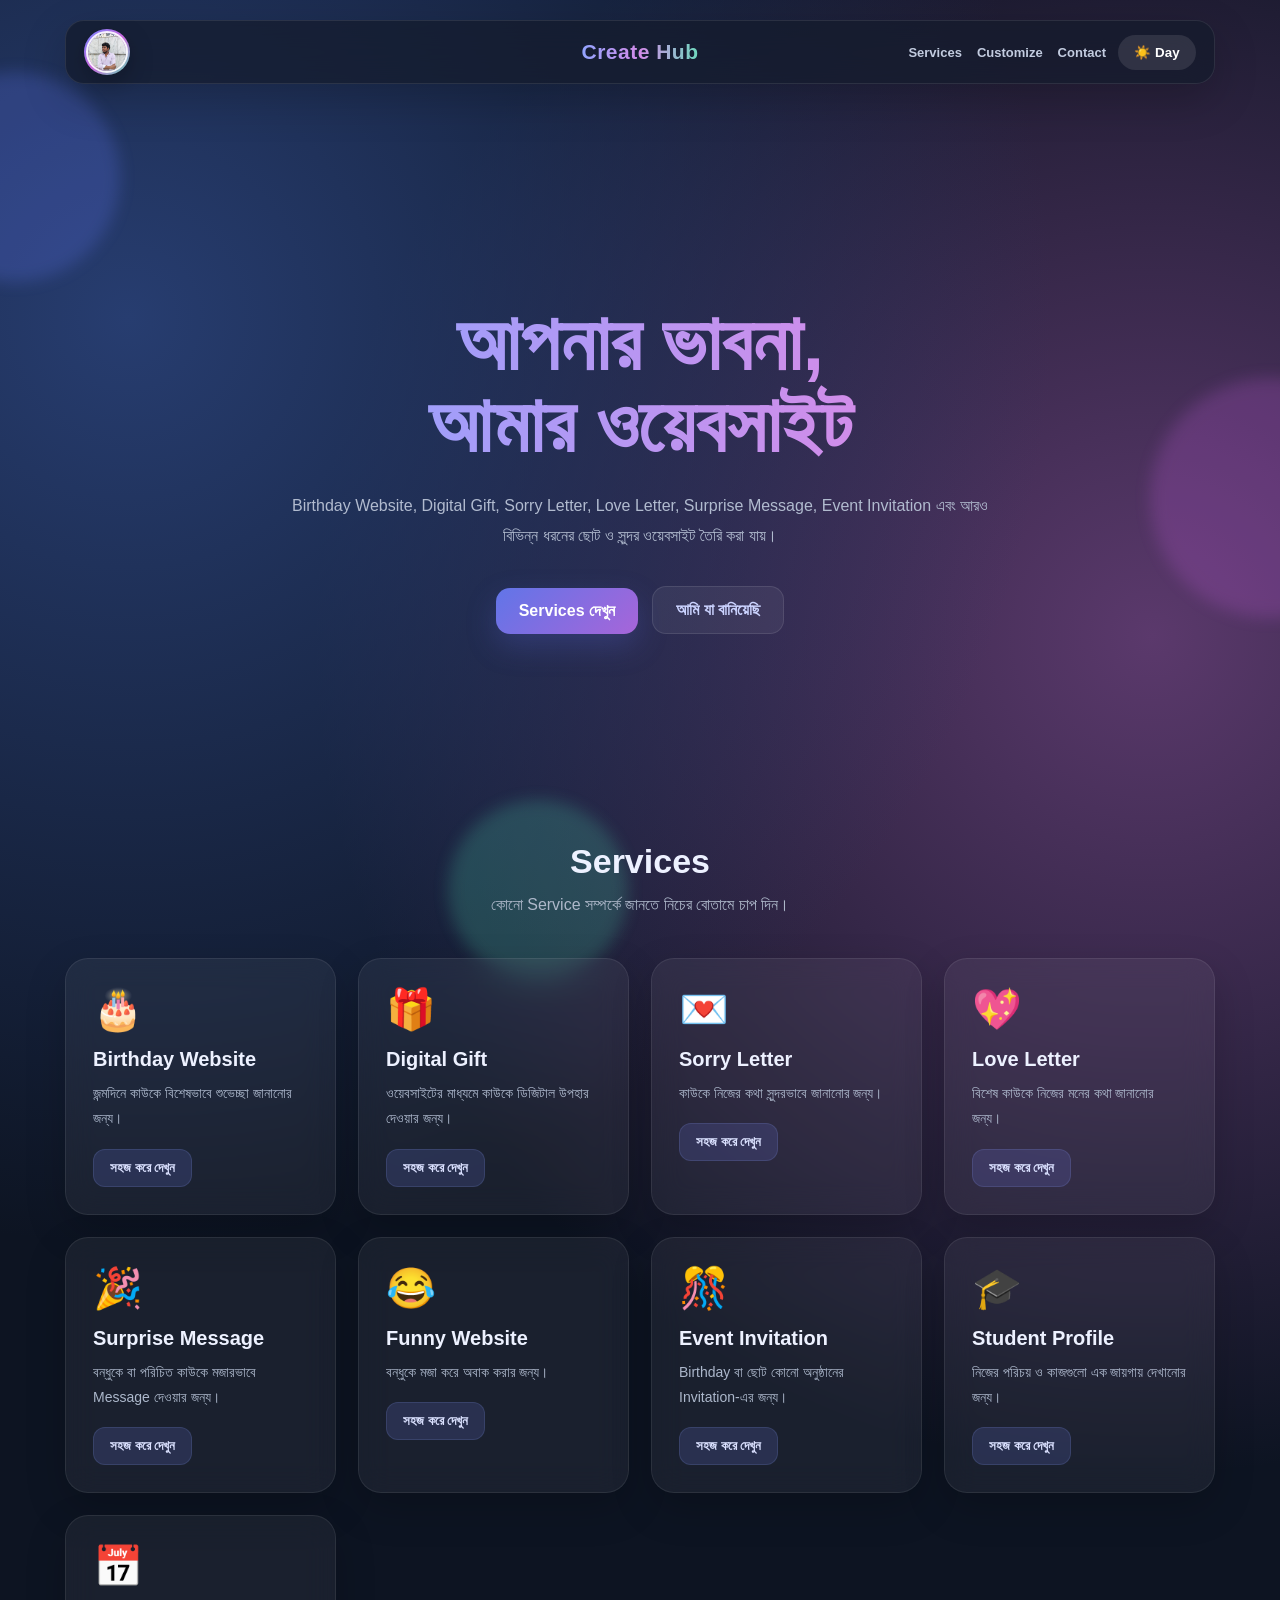
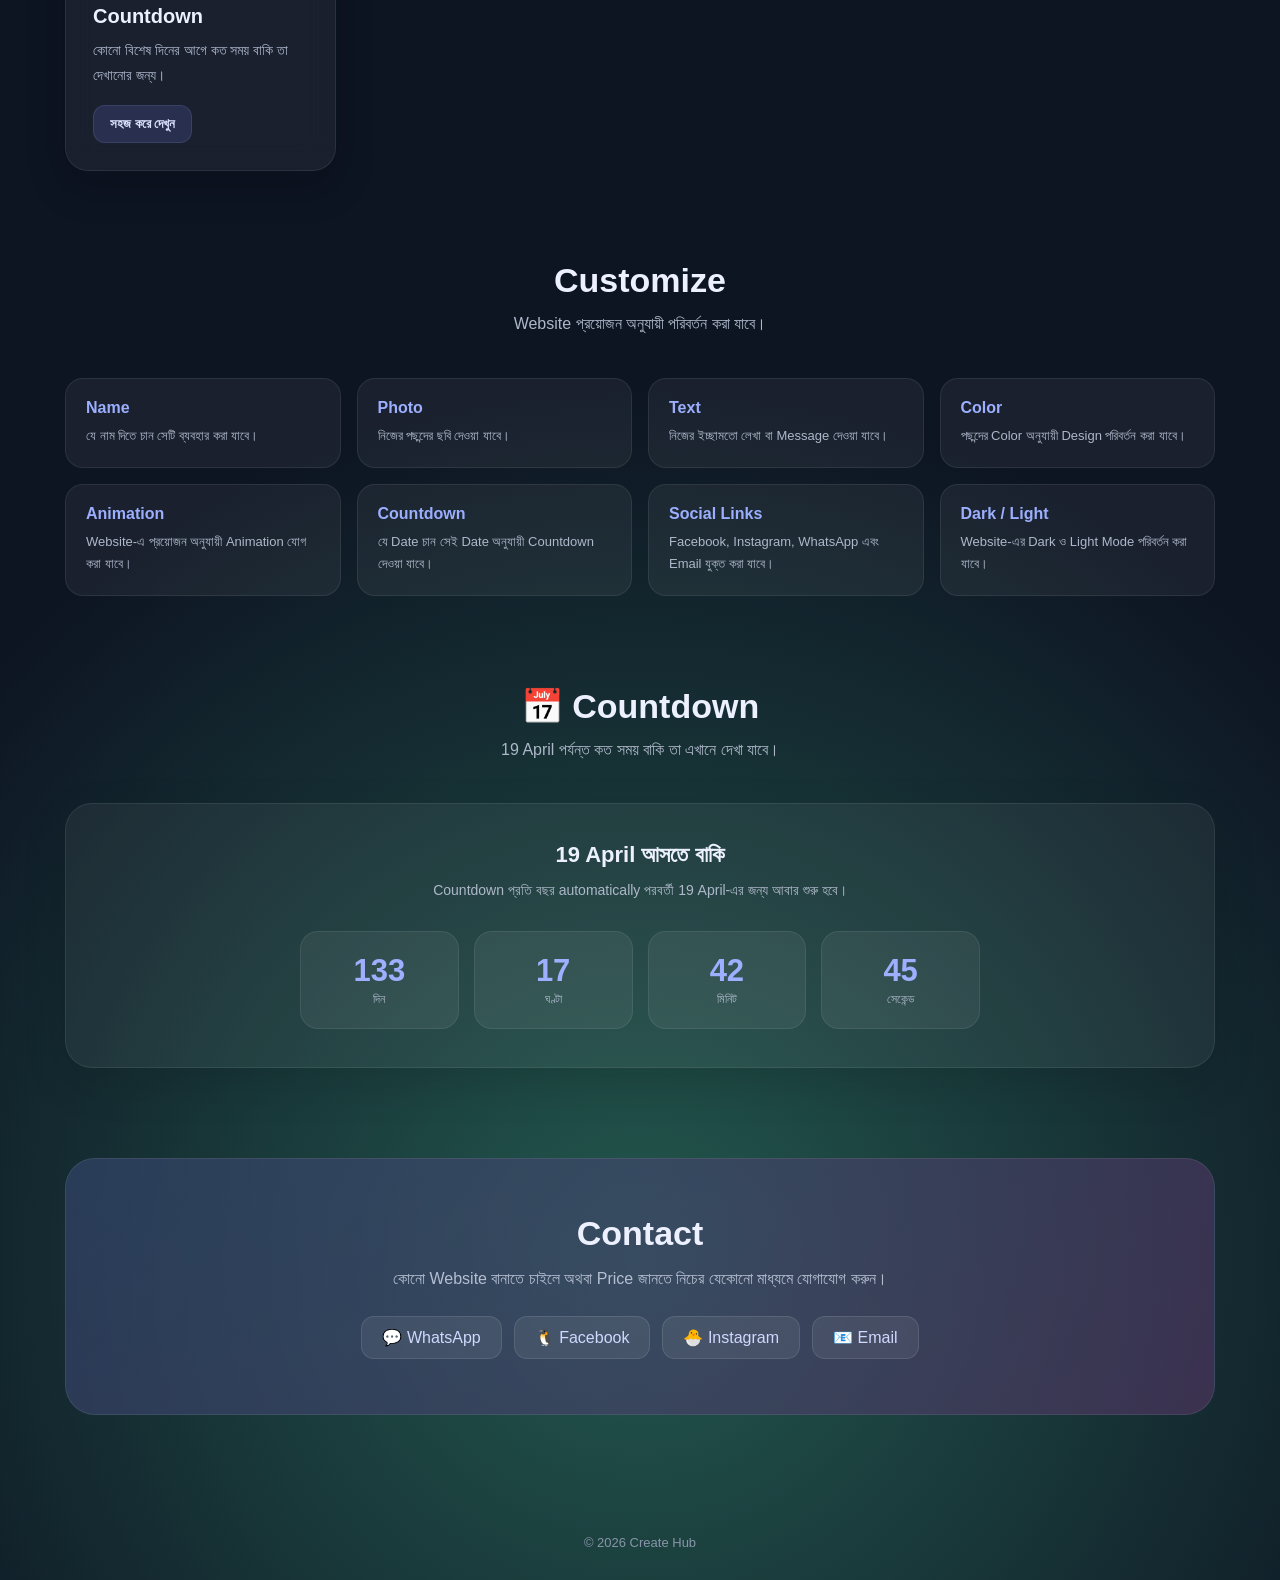
==== index.html @ 05263425 "Add files via upload" ====
<!doctype html>
<html lang="bn">
  <head>
    <meta charset="UTF-8" />

    <meta
      name="viewport"
      content="width=device-width, initial-scale=1.0"
    />

    <title>Create Hub</title>

    <style>
      /* =========================
   BASIC
========================= */

      * {
        margin: 0;
        padding: 0;
        box-sizing: border-box;
      }

      html {
        scroll-behavior: smooth;
      }

      body {
        font-family: Arial, "Noto Sans Bengali", sans-serif;

        color: #edf1ff;

        min-height: 100vh;

        overflow-x: hidden;

        background:
          radial-gradient(circle at 10% 10%, #273d70 0%, transparent 30%),
          radial-gradient(circle at 90% 20%, #5b396c 0%, transparent 30%),
          radial-gradient(circle at 50% 90%, #23584e 0%, transparent 30%),
          #0d1422;

        transition:
          background 0.6s ease,
          color 0.6s ease;
      }

      /* =========================
   LIGHT MODE
========================= */

      body.light {
        color: #29344c;

        background:
          radial-gradient(circle at 10% 10%, #e1f5ff 0%, transparent 30%),
          radial-gradient(circle at 90% 20%, #f5e5ff 0%, transparent 30%),
          radial-gradient(circle at 50% 90%, #e2fff4 0%, transparent 30%),
          #f8fbff;
      }

      /* =========================
   BACKGROUND GLOW
========================= */

      .glow {
        position: fixed;

        border-radius: 50%;

        filter: blur(8px);

        opacity: 0.22;

        pointer-events: none;

        z-index: -2;

        animation: floatingGlow 10s ease-in-out infinite;
      }

      .glow1 {
        width: 210px;
        height: 210px;

        background: #667cff;

        left: -90px;
        top: 8%;
      }

      .glow2 {
        width: 240px;
        height: 240px;

        background: #c45cdd;

        right: -110px;
        top: 42%;

        animation-delay: 2s;
      }

      .glow3 {
        width: 180px;
        height: 180px;

        background: #4bd1a8;

        left: 35%;
        bottom: -80px;

        animation-delay: 4s;
      }

      @keyframes floatingGlow {
        0%,
        100% {
          transform: translate(0, 0) scale(1);
        }

        50% {
          transform: translate(25px, -25px) scale(1.08);
        }
      }

      /* =========================
   FLOATING PARTICLES
========================= */

      .particle {
        position: fixed;

        width: 5px;
        height: 5px;

        border-radius: 50%;

        background: #aebaff;

        opacity: 0;

        pointer-events: none;

        z-index: -1;

        animation: particleUp 8s linear infinite;
      }

      .p1 {
        left: 12%;
        bottom: -10px;
      }

      .p2 {
        left: 32%;
        bottom: -10px;
        animation-delay: 2s;
      }

      .p3 {
        left: 58%;
        bottom: -10px;
        animation-delay: 4s;
      }

      .p4 {
        left: 82%;
        bottom: -10px;
        animation-delay: 6s;
      }

      @keyframes particleUp {
        0% {
          transform: translateY(0) scale(0.5);

          opacity: 0;
        }

        20% {
          opacity: 0.6;
        }

        100% {
          transform: translateY(-100vh) scale(1.2);

          opacity: 0;
        }
      }

      /* =========================
   TOP BAR
========================= */

      nav {
        width: 92%;

        max-width: 1150px;

        margin: 20px auto;

        height: 64px;

        padding: 8px 18px;

        display: grid;

        grid-template-columns:
          1fr
          auto
          1fr;

        align-items: center;

        position: sticky;

        top: 15px;

        z-index: 500;

        border-radius: 19px;

        background: rgba(20, 27, 43, 0.72);

        backdrop-filter: blur(18px);

        border: 1px solid rgba(255, 255, 255, 0.09);

        box-shadow: 0 15px 45px rgba(0, 0, 0, 0.2);
      }

      body.light nav {
        background: rgba(255, 255, 255, 0.8);

        border-color: rgba(255, 255, 255, 0.95);
      }

      /* =========================
   PROFILE IMAGE
========================= */

      .profile-box {
        width: 46px;

        height: 46px;

        border-radius: 50%;

        padding: 2px;

        background: linear-gradient(135deg, #7285ff, #ca68df, #65d6b2);

        box-shadow: 0 8px 25px rgba(0, 0, 0, 0.25);

        overflow: hidden;

        animation: profileFloat 5s ease-in-out infinite;
      }

      .profile-box img {
        width: 100%;

        height: 100%;

        display: block;

        object-fit: cover;

        object-position: center;

        border-radius: 50%;

        border: 2px solid rgba(255, 255, 255, 0.9);
      }

      @keyframes profileFloat {
        0%,
        100% {
          transform: translateY(0);
        }

        50% {
          transform: translateY(-4px);
        }
      }

      /* =========================
   LOGO
========================= */

      .logo {
        justify-self: center;

        font-size: 21px;

        font-weight: 800;

        letter-spacing: 0.5px;

        background: linear-gradient(90deg, #91a4ff, #d38ce9, #6ed9bd);

        -webkit-background-clip: text;

        background-clip: text;

        color: transparent;

        white-space: nowrap;
      }

      /* =========================
   NAV RIGHT
========================= */

      .nav-right {
        justify-self: end;

        display: flex;

        align-items: center;

        gap: 12px;
      }

      .nav-links {
        display: flex;

        gap: 15px;
      }

      .nav-links a {
        text-decoration: none;

        color: #c3cce0;

        font-size: 13px;

        font-weight: bold;

        transition: 0.3s;
      }

      .nav-links a:hover {
        color: #9eafff;

        transform: translateY(-2px);
      }

      body.light .nav-links a {
        color: #5d687e;
      }

      /* =========================
   THEME BUTTON
========================= */

      .theme {
        width: 78px;

        height: 35px;

        border: none;

        border-radius: 30px;

        cursor: pointer;

        color: white;

        background: rgba(255, 255, 255, 0.1);

        font-weight: bold;

        transition: 0.3s;
      }

      .theme:hover {
        transform: scale(1.06);
      }

      body.light .theme {
        color: #5264ce;

        background: #ffffff;
      }

      /* =========================
   HERO
========================= */

      .hero {
        min-height: 82vh;

        display: flex;

        justify-content: center;

        align-items: center;

        text-align: center;

        padding: 70px 20px;
      }

      .hero-content {
        max-width: 820px;

        animation: heroShow 1s ease;
      }

      .hero h1 {
        font-size: clamp(43px, 8vw, 78px);

        line-height: 1.05;

        margin-bottom: 24px;

        background: linear-gradient(90deg, #91a4ff, #d38ce9, #6ed9bd, #91a4ff);

        background-size: 250% auto;

        -webkit-background-clip: text;

        background-clip: text;

        color: transparent;

        animation: gradientMove 5s linear infinite;
      }

      @keyframes gradientMove {
        0% {
          background-position: 0% center;
        }

        100% {
          background-position: 250% center;
        }
      }

      .hero p {
        color: #b1bbcf;

        font-size: 16px;

        line-height: 1.9;

        max-width: 700px;

        margin: auto;
      }

      body.light .hero p {
        color: #6e788b;
      }

      /* =========================
   BUTTONS
========================= */

      .hero-buttons {
        margin-top: 30px;
      }

      .btn {
        display: inline-block;

        padding: 14px 23px;

        margin: 5px;

        border-radius: 14px;

        text-decoration: none;

        font-weight: bold;

        transition: 0.35s;

        position: relative;

        overflow: hidden;
      }

      .btn:hover {
        transform: translateY(-5px);
      }

      .primary {
        color: white;

        background: linear-gradient(135deg, #6175e8, #a765d9);

        box-shadow: 0 12px 30px rgba(90, 105, 220, 0.25);
      }

      .secondary {
        color: #cbd3ff;

        background: rgba(255, 255, 255, 0.06);

        border: 1px solid rgba(255, 255, 255, 0.1);
      }

      body.light .secondary {
        color: #5264ce;

        background: white;
      }

      @keyframes heroShow {
        from {
          opacity: 0;

          transform: translateY(30px);
        }

        to {
          opacity: 1;

          transform: translateY(0);
        }
      }

      /* =========================
   SECTION
========================= */

      section {
        width: 92%;

        max-width: 1150px;

        margin: 0 auto 90px;
      }

      .section-title {
        text-align: center;

        margin-bottom: 40px;
      }

      .section-title h2 {
        font-size: 34px;

        margin-bottom: 10px;
      }

      .section-title p {
        color: #aeb8ca;

        line-height: 1.7;
      }

      body.light .section-title p {
        color: #707b8e;
      }

      /* =========================
   SERVICE GRID
========================= */

      .services {
        display: grid;

        grid-template-columns: repeat(auto-fit, minmax(260px, 1fr));

        gap: 22px;
      }

      /* =========================
   CARD
========================= */

      .card {
        padding: 27px;

        border-radius: 23px;

        background: rgba(255, 255, 255, 0.055);

        backdrop-filter: blur(15px);

        border: 1px solid rgba(255, 255, 255, 0.08);

        box-shadow: 0 15px 40px rgba(0, 0, 0, 0.18);

        transition: 0.45s;

        position: relative;

        overflow: hidden;
      }

      .card:hover {
        transform: translateY(-8px);

        border-color: rgba(155, 170, 255, 0.35);

        box-shadow: 0 20px 50px rgba(65, 80, 160, 0.2);
      }

      body.light .card {
        background: rgba(255, 255, 255, 0.74);

        border-color: rgba(255, 255, 255, 0.9);
      }

      .icon {
        font-size: 40px;

        display: inline-block;

        margin-bottom: 15px;

        animation: iconFloat 4s ease-in-out infinite;
      }

      @keyframes iconFloat {
        0%,
        100% {
          transform: translateY(0);
        }

        50% {
          transform: translateY(-5px);
        }
      }

      .card h3 {
        font-size: 20px;

        margin-bottom: 10px;
      }

      .card p {
        color: #adb8cc;

        font-size: 14px;

        line-height: 1.8;
      }

      body.light .card p {
        color: #707b90;
      }

      /* =========================
   INFO BUTTON
========================= */

      .info-btn {
        margin-top: 17px;

        padding: 10px 16px;

        border: none;

        border-radius: 12px;

        cursor: pointer;

        color: #dbe1ff;

        background: rgba(110, 125, 230, 0.18);

        border: 1px solid rgba(150, 165, 255, 0.15);

        font-weight: bold;

        transition: 0.3s;
      }

      .info-btn:hover {
        transform: translateY(-3px);

        background: rgba(110, 125, 230, 0.28);
      }

      body.light .info-btn {
        color: #5263ce;

        background: #eef0ff;
      }

      /* =========================
   DETAILS
========================= */

      .details {
        max-height: 0;

        overflow: hidden;

        opacity: 0;

        transition: 0.55s ease;
      }

      .details.open {
        max-height: 260px;

        opacity: 1;

        margin-top: 16px;
      }

      .details p {
        font-size: 13px;

        line-height: 1.9;
      }

      /* =========================
   CUSTOMIZE
========================= */

      .custom {
        display: grid;

        grid-template-columns: repeat(auto-fit, minmax(220px, 1fr));

        gap: 16px;
      }

      .custom-item {
        padding: 20px;

        border-radius: 18px;

        background: rgba(255, 255, 255, 0.055);

        border: 1px solid rgba(255, 255, 255, 0.08);

        transition: 0.35s;
      }

      .custom-item:hover {
        transform: translateY(-6px);
      }

      body.light .custom-item {
        background: rgba(255, 255, 255, 0.74);
      }

      .custom-item strong {
        display: block;

        color: #9cafff;

        margin-bottom: 8px;
      }

      body.light .custom-item strong {
        color: #5263ce;
      }

      .custom-item span {
        color: #aeb8ca;

        font-size: 13px;

        line-height: 1.7;
      }

      body.light .custom-item span {
        color: #737e92;
      }

      /* =========================
   COUNTDOWN
========================= */

      .countdown-box {
        text-align: center;

        padding: 38px 20px;

        border-radius: 27px;

        background: rgba(255, 255, 255, 0.055);

        border: 1px solid rgba(255, 255, 255, 0.08);

        box-shadow: 0 15px 45px rgba(0, 0, 0, 0.12);
      }

      body.light .countdown-box {
        background: rgba(255, 255, 255, 0.74);
      }

      .countdown-box h3 {
        font-size: 22px;

        margin-bottom: 10px;
      }

      .countdown-box > p {
        color: #aeb8ca;

        font-size: 14px;

        line-height: 1.8;
      }

      body.light .countdown-box > p {
        color: #707b8e;
      }

      .countdown {
        display: grid;

        grid-template-columns: repeat(4, 1fr);

        gap: 15px;

        max-width: 680px;

        margin: 28px auto 0;
      }

      .time {
        padding: 21px 10px;

        border-radius: 18px;

        background: rgba(255, 255, 255, 0.06);

        border: 1px solid rgba(255, 255, 255, 0.08);

        transition: 0.35s;
      }

      .time:hover {
        transform: translateY(-5px);
      }

      body.light .time {
        background: white;
      }

      .time strong {
        display: block;

        font-size: 31px;

        color: #9eafff;
      }

      .time span {
        color: #aeb8ca;

        font-size: 12px;
      }

      body.light .time span {
        color: #737e92;
      }

      /* =========================
   CONTACT
========================= */

      .contact {
        text-align: center;

        padding: 55px 20px;

        border-radius: 30px;

        background: linear-gradient(
          135deg,
          rgba(58, 75, 120, 0.55),
          rgba(91, 56, 105, 0.55)
        );

        border: 1px solid rgba(255, 255, 255, 0.08);
      }

      body.light .contact {
        background: linear-gradient(135deg, #dceaff, #f5e1ff);
      }

      .contact h2 {
        font-size: 34px;

        margin-bottom: 12px;
      }

      .contact p {
        color: #b6bfd2;

        margin-bottom: 22px;

        line-height: 1.8;
      }

      body.light .contact p {
        color: #707a8d;
      }

      .socials {
        display: flex;

        justify-content: center;

        flex-wrap: wrap;

        gap: 12px;

        margin-top: 20px;
      }

      .social {
        text-decoration: none;

        padding: 11px 20px;

        border-radius: 13px;

        color: #d1d8ff;

        background: rgba(255, 255, 255, 0.07);

        border: 1px solid rgba(255, 255, 255, 0.1);

        transition: 0.35s;
      }

      .social:hover {
        transform: translateY(-4px) scale(1.02);
      }

      body.light .social {
        color: #5263ce;

        background: white;
      }

      /* =========================
   FOOTER
========================= */

      footer {
        text-align: center;

        padding: 30px;

        color: #8994aa;

        font-size: 13px;
      }

      /* =========================
   MOBILE
========================= */

      @media (max-width: 700px) {
        nav {
          width: 94%;

          height: 58px;

          padding: 7px 9px;
        }

        .profile-box {
          width: 42px;

          height: 42px;
        }

        .logo {
          font-size: 18px;
        }

        .nav-links {
          display: none;
        }

        .nav-right {
          gap: 0;
        }

        .theme {
          width: 76px;

          height: 34px;

          font-size: 11px;
        }

        .hero {
          min-height: 78vh;

          padding: 55px 16px 45px;
        }

        .hero h1 {
          font-size: clamp(38px, 10vw, 52px);
        }

        .hero p {
          font-size: 14px;
        }

        .btn {
          display: block;

          width: min(90%, 300px);

          margin: 7px auto;
        }

        section {
          width: 92%;

          margin-bottom: 70px;
        }

        .section-title h2 {
          font-size: 27px;
        }

        .services {
          grid-template-columns: 1fr;
        }

        .custom {
          grid-template-columns: 1fr;
        }

        .countdown {
          grid-template-columns: repeat(2, 1fr);
        }

        .time strong {
          font-size: 27px;
        }

        .contact {
          padding: 45px 18px;
        }

        .contact h2 {
          font-size: 27px;
        }
      }
    </style>
  </head>

  <body>
    <!-- Background -->

    <div class="glow glow1"></div>
    <div class="glow glow2"></div>
    <div class="glow glow3"></div>

    <div class="particle p1"></div>
    <div class="particle p2"></div>
    <div class="particle p3"></div>
    <div class="particle p4"></div>

    <!-- =========================
     TOP NAVIGATION
========================= -->

    <nav>
      <!-- YOUR PHOTO -->

      <div>
        <div class="profile-box">
          <img
            src="mehedy.jpg"
            alt="Mehedy"
          />
        </div>
      </div>

      <!-- WEBSITE NAME -->

      <div class="logo">Create Hub</div>

      <!-- RIGHT SIDE -->

      <div class="nav-right">
        <div class="nav-links">
          <a href="#services"> Services </a>

          <a href="#custom"> Customize </a>

          <a href="#contact"> Contact </a>
        </div>

        <button
          class="theme"
          id="theme"
          onclick="toggleTheme()"
        >
          ☀️ Day
        </button>
      </div>
    </nav>

    <!-- =========================
     HERO
========================= -->

    <header class="hero">
      <div class="hero-content">
        <h1>
          আপনার ভাবনা,
          <br />
          আমার ওয়েবসাইট
        </h1>

        <p>
          Birthday Website, Digital Gift, Sorry Letter, Love Letter, Surprise
          Message, Event Invitation এবং আরও বিভিন্ন ধরনের ছোট ও সুন্দর ওয়েবসাইট
          তৈরি করা যায়।
        </p>

        <div class="hero-buttons">
          <a
            href="#services"
            class="btn primary"
          >
            Services দেখুন
          </a>

          <a
            href="works.html"
            class="btn secondary"
          >
            আমি যা বানিয়েছি
          </a>
        </div>
      </div>
    </header>

    <!-- =========================
     SERVICES
========================= -->

    <section id="services">
      <div class="section-title">
        <h2>Services</h2>

        <p>কোনো Service সম্পর্কে জানতে নিচের বোতামে চাপ দিন।</p>
      </div>

      <div class="services">
        <!-- Birthday -->

        <div class="card">
          <div class="icon">🎂</div>

          <h3>Birthday Website</h3>

          <p>জন্মদিনে কাউকে বিশেষভাবে শুভেচ্ছা জানানোর জন্য।</p>

          <button
            class="info-btn"
            onclick="showInfo(this)"
          >
            সহজ করে দেখুন
          </button>

          <div class="details">
            <p>
              নাম, ছবি, Birthday Wish, সুন্দর Animation এবং Surprise অংশ দিয়ে
              একটি ব্যক্তিগত Birthday Website বানানো যাবে।

              <br /><br />

              Price জানতে Contact করুন।
            </p>
          </div>
        </div>

        <!-- Digital Gift -->

        <div class="card">
          <div class="icon">🎁</div>

          <h3>Digital Gift</h3>

          <p>ওয়েবসাইটের মাধ্যমে কাউকে ডিজিটাল উপহার দেওয়ার জন্য।</p>

          <button
            class="info-btn"
            onclick="showInfo(this)"
          >
            সহজ করে দেখুন
          </button>

          <div class="details">
            <p>
              একটি সুন্দর Box বা Button থাকবে। সেখানে Click করলে ধীরে ধীরে
              Message, Photo অথবা Surprise দেখা যাবে।

              <br /><br />

              Price জানতে Contact করুন।
            </p>
          </div>
        </div>

        <!-- Sorry Letter -->

        <div class="card">
          <div class="icon">💌</div>

          <h3>Sorry Letter</h3>

          <p>কাউকে নিজের কথা সুন্দরভাবে জানানোর জন্য।</p>

          <button
            class="info-btn"
            onclick="showInfo(this)"
          >
            সহজ করে দেখুন
          </button>

          <div class="details">
            <p>
              চিঠির মতো একটি সুন্দর Design থাকবে। Button চাপলে Letter খুলবে এবং
              আপনার নিজের লেখা Message দেখা যাবে।

              <br /><br />

              Price জানতে Contact করুন।
            </p>
          </div>
        </div>

        <!-- Love Letter -->

        <div class="card">
          <div class="icon">💖</div>

          <h3>Love Letter</h3>

          <p>বিশেষ কাউকে নিজের মনের কথা জানানোর জন্য।</p>

          <button
            class="info-btn"
            onclick="showInfo(this)"
          >
            সহজ করে দেখুন
          </button>

          <div class="details">
            <p>
              Name, Photo, Message, Animation এবং সুন্দর Design দিয়ে ব্যক্তিগত
              Letter Website তৈরি করা যাবে।

              <br /><br />

              Price জানতে Contact করুন।
            </p>
          </div>
        </div>

        <!-- Surprise Message -->

        <div class="card">
          <div class="icon">🎉</div>

          <h3>Surprise Message</h3>

          <p>বন্ধুকে বা পরিচিত কাউকে মজারভাবে Message দেওয়ার জন্য।</p>

          <button
            class="info-btn"
            onclick="showInfo(this)"
          >
            সহজ করে দেখুন
          </button>

          <div class="details">
            <p>
              Button, Question, Funny Text, Photo এবং Surprise Animation দিয়ে
              ছোট একটি মজার Website বানানো যাবে।

              <br /><br />

              Price জানতে Contact করুন।
            </p>
          </div>
        </div>

        <!-- Funny Website -->

        <div class="card">
          <div class="icon">😂</div>

          <h3>Funny Website</h3>

          <p>বন্ধুকে মজা করে অবাক করার জন্য।</p>

          <button
            class="info-btn"
            onclick="showInfo(this)"
          >
            সহজ করে দেখুন
          </button>

          <div class="details">
            <p>
              Funny Question, Button, Animation, Photo এবং বিভিন্ন মজার Message
              ব্যবহার করা যাবে।

              <br /><br />

              Price জানতে Contact করুন।
            </p>
          </div>
        </div>

        <!-- Event Invitation -->

        <div class="card">
          <div class="icon">🎊</div>

          <h3>Event Invitation</h3>

          <p>Birthday বা ছোট কোনো অনুষ্ঠানের Invitation-এর জন্য।</p>

          <button
            class="info-btn"
            onclick="showInfo(this)"
          >
            সহজ করে দেখুন
          </button>

          <div class="details">
            <p>
              Event Name, Date, Time, Location, Contact এবং Countdown যুক্ত করা
              যাবে।

              <br /><br />

              Price জানতে Contact করুন।
            </p>
          </div>
        </div>

        <!-- Student Profile -->

        <div class="card">
          <div class="icon">🎓</div>

          <h3>Student Profile</h3>

          <p>নিজের পরিচয় ও কাজগুলো এক জায়গায় দেখানোর জন্য।</p>

          <button
            class="info-btn"
            onclick="showInfo(this)"
          >
            সহজ করে দেখুন
          </button>

          <div class="details">
            <p>
              Name, Photo, Education, Skills, Projects এবং Social Links এক
              জায়গায় সুন্দরভাবে দেখানো যাবে।

              <br /><br />

              Price জানতে Contact করুন।
            </p>
          </div>
        </div>

        <!-- Countdown -->

        <div class="card">
          <div class="icon">📅</div>

          <h3>Countdown</h3>

          <p>কোনো বিশেষ দিনের আগে কত সময় বাকি তা দেখানোর জন্য।</p>

          <button
            class="info-btn"
            onclick="showInfo(this)"
          >
            সহজ করে দেখুন
          </button>

          <div class="details">
            <p>
              একটি নির্দিষ্ট Date দেওয়া থাকবে। Website সেই Date পর্যন্ত বাকি
              থাকা দিন, ঘণ্টা, মিনিট ও সেকেন্ড দেখাবে।

              <br /><br />

              এই Website-এ নিচে 19 April-এর Countdown একটি উদাহরণ হিসেবে দেওয়া
              আছে।

              <br /><br />

              Price জানতে Contact করুন।
            </p>
          </div>
        </div>
      </div>
    </section>

    <!-- =========================
     CUSTOMIZE
========================= -->

    <section id="custom">
      <div class="section-title">
        <h2>Customize</h2>

        <p>Website প্রয়োজন অনুযায়ী পরিবর্তন করা যাবে।</p>
      </div>

      <div class="custom">
        <div class="custom-item">
          <strong> Name </strong>

          <span> যে নাম দিতে চান সেটি ব্যবহার করা যাবে। </span>
        </div>

        <div class="custom-item">
          <strong> Photo </strong>

          <span> নিজের পছন্দের ছবি দেওয়া যাবে। </span>
        </div>

        <div class="custom-item">
          <strong> Text </strong>

          <span> নিজের ইচ্ছামতো লেখা বা Message দেওয়া যাবে। </span>
        </div>

        <div class="custom-item">
          <strong> Color </strong>

          <span> পছন্দের Color অনুযায়ী Design পরিবর্তন করা যাবে। </span>
        </div>

        <div class="custom-item">
          <strong> Animation </strong>

          <span> Website-এ প্রয়োজন অনুযায়ী Animation যোগ করা যাবে। </span>
        </div>

        <div class="custom-item">
          <strong> Countdown </strong>

          <span> যে Date চান সেই Date অনুযায়ী Countdown দেওয়া যাবে। </span>
        </div>

        <div class="custom-item">
          <strong> Social Links </strong>

          <span> Facebook, Instagram, WhatsApp এবং Email যুক্ত করা যাবে। </span>
        </div>

        <div class="custom-item">
          <strong> Dark / Light </strong>

          <span> Website-এর Dark ও Light Mode পরিবর্তন করা যাবে। </span>
        </div>
      </div>
    </section>

    <!-- =========================
     COUNTDOWN
========================= -->

    <section>
      <div class="section-title">
        <h2>📅 Countdown</h2>

        <p>19 April পর্যন্ত কত সময় বাকি তা এখানে দেখা যাবে।</p>
      </div>

      <div class="countdown-box">
        <h3>19 April আসতে বাকি</h3>

        <p>
          Countdown প্রতি বছর automatically পরবর্তী 19 April-এর জন্য আবার শুরু
          হবে।
        </p>

        <div class="countdown">
          <div class="time">
            <strong id="days"> 00 </strong>

            <span> দিন </span>
          </div>

          <div class="time">
            <strong id="hours"> 00 </strong>

            <span> ঘণ্টা </span>
          </div>

          <div class="time">
            <strong id="minutes"> 00 </strong>

            <span> মিনিট </span>
          </div>

          <div class="time">
            <strong id="seconds"> 00 </strong>

            <span> সেকেন্ড </span>
          </div>
        </div>
      </div>
    </section>

    <!-- =========================
     CONTACT
========================= -->

    <section id="contact">
      <div class="contact">
        <h2>Contact</h2>

        <p>
          কোনো Website বানাতে চাইলে অথবা Price জানতে নিচের যেকোনো মাধ্যমে
          যোগাযোগ করুন।
        </p>

        <div class="socials">
          <!-- WhatsApp -->

          <a
            href="https://wa.me/8801611895004"
            target="_blank"
            class="social"
          >
            💬 WhatsApp
          </a>

          <!-- Facebook -->

          <a
            href="https://www.facebook.com/share/1DjfRqbyjo/"
            target="_blank"
            class="social"
          >
            🐧 Facebook
          </a>

          <!-- Instagram -->

          <a
            href="https://www.instagram.com/mehedy_5/"
            target="_blank"
            class="social"
          >
            🐣 Instagram
          </a>

          <!-- Email -->

          <a
            href="mailto:tisanulislam@gmail.com"
            class="social"
          >
            📧 Email
          </a>
        </div>
      </div>
    </section>

    <!-- =========================
     FOOTER
========================= -->

    <footer>© 2026 Create Hub</footer>

    <script>
      /* =========================
   DAY / NIGHT MODE
========================= */

      function toggleTheme() {
        document.body.classList.toggle("light");

        const button = document.getElementById("theme");

        if (document.body.classList.contains("light")) {
          button.innerHTML = "🌙 Night";
        } else {
          button.innerHTML = "☀️ Day";
        }
      }

      /* =========================
   SERVICE INFORMATION
========================= */

      function showInfo(button) {
        const details = button.nextElementSibling;

        details.classList.toggle("open");

        if (details.classList.contains("open")) {
          button.innerHTML = "▲ বন্ধ করুন";
        } else {
          button.innerHTML = "সহজ করে দেখুন";
        }
      }

      /* =========================
   19 APRIL COUNTDOWN
========================= */

      function updateCountdown() {
        const now = new Date();

        let year = now.getFullYear();

        /*
       JavaScript-এ:

       January = 0
       February = 1
       March = 2
       April = 3

       তাই 19 April =
       month 3, date 19
    */

        let target = new Date(year, 3, 19, 0, 0, 0);

        /*
       এই বছরের 19 April
       পার হয়ে গেলে
       পরের বছরের 19 April
       দেখাবে।
    */

        if (target <= now) {
          target = new Date(year + 1, 3, 19, 0, 0, 0);
        }

        const difference = target - now;

        const days = Math.floor(difference / (1000 * 60 * 60 * 24));

        const hours = Math.floor((difference / (1000 * 60 * 60)) % 24);

        const minutes = Math.floor((difference / (1000 * 60)) % 60);

        const seconds = Math.floor((difference / 1000) % 60);

        document.getElementById("days").innerText = String(days).padStart(
          2,
          "0",
        );

        document.getElementById("hours").innerText = String(hours).padStart(
          2,
          "0",
        );

        document.getElementById("minutes").innerText = String(minutes).padStart(
          2,
          "0",
        );

        document.getElementById("seconds").innerText = String(seconds).padStart(
          2,
          "0",
        );
      }

      updateCountdown();

      setInterval(updateCountdown, 1000);
    </script>
  </body>
</html>
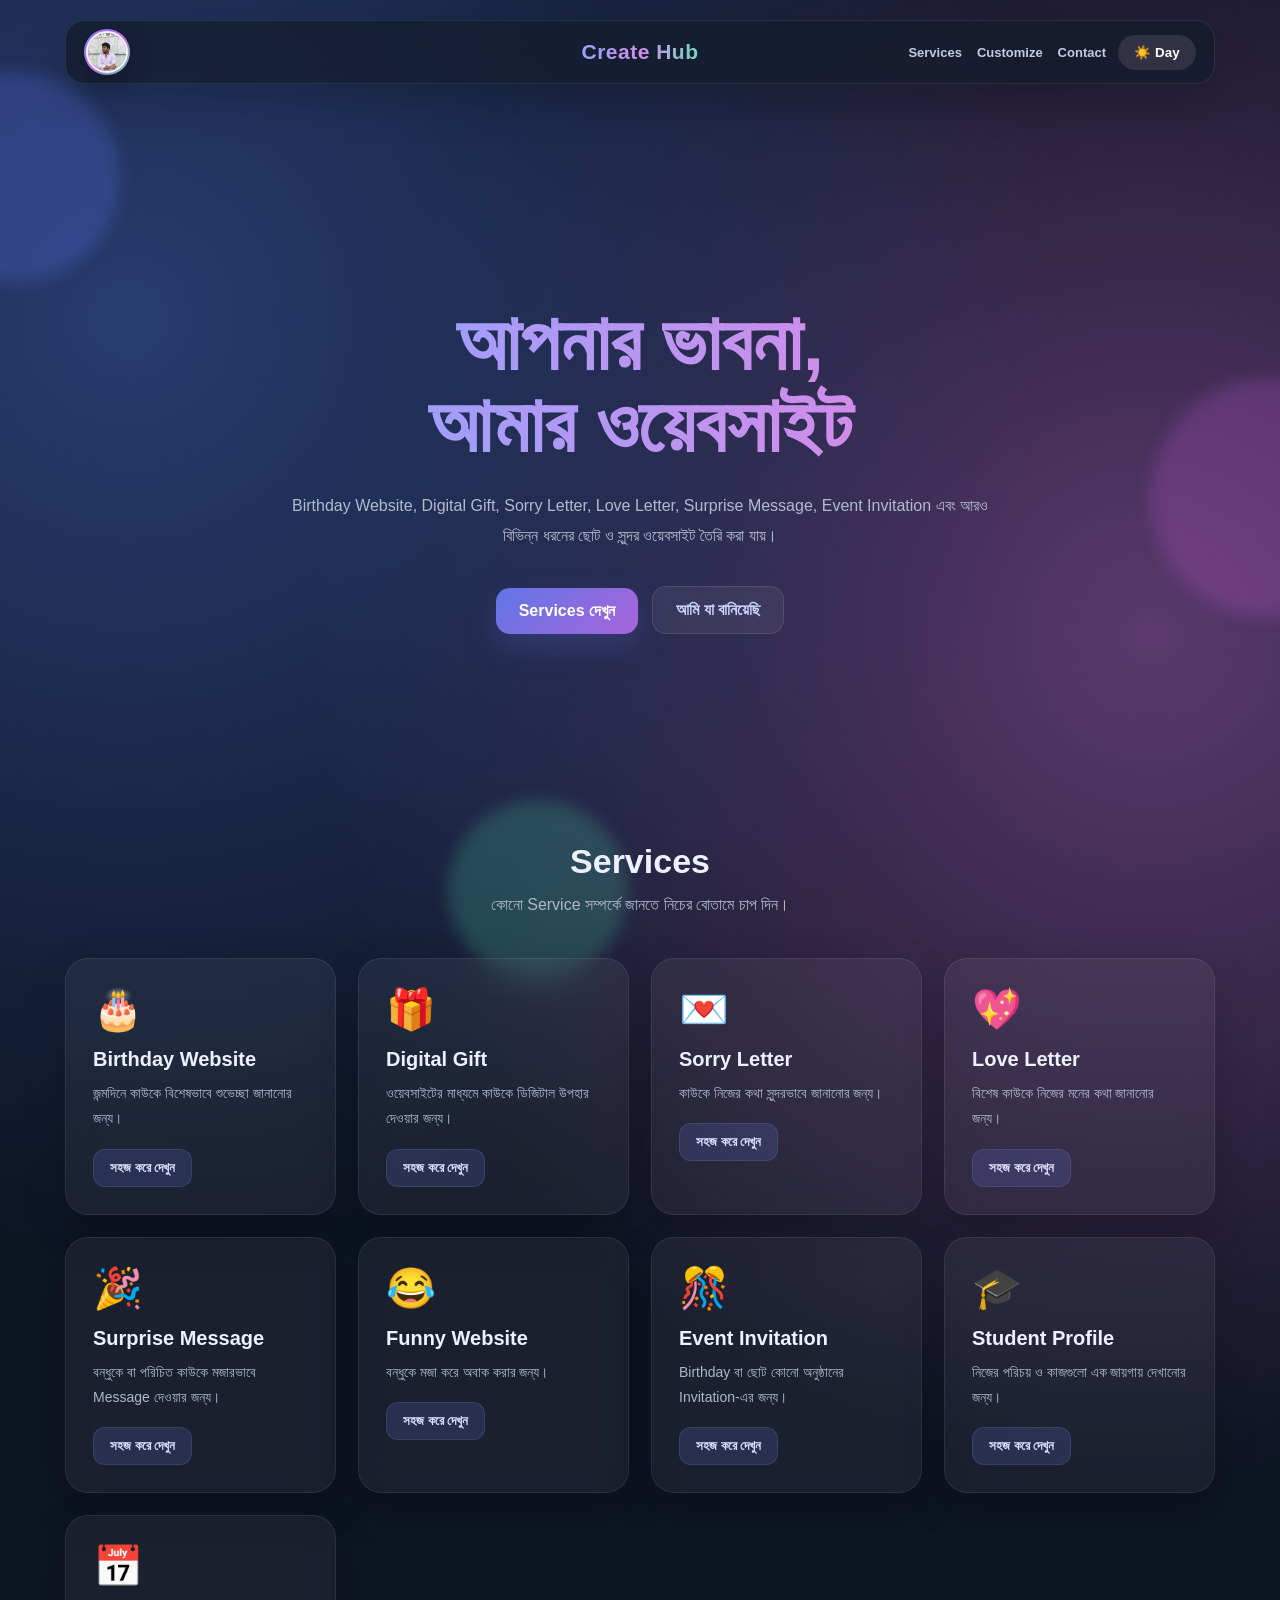
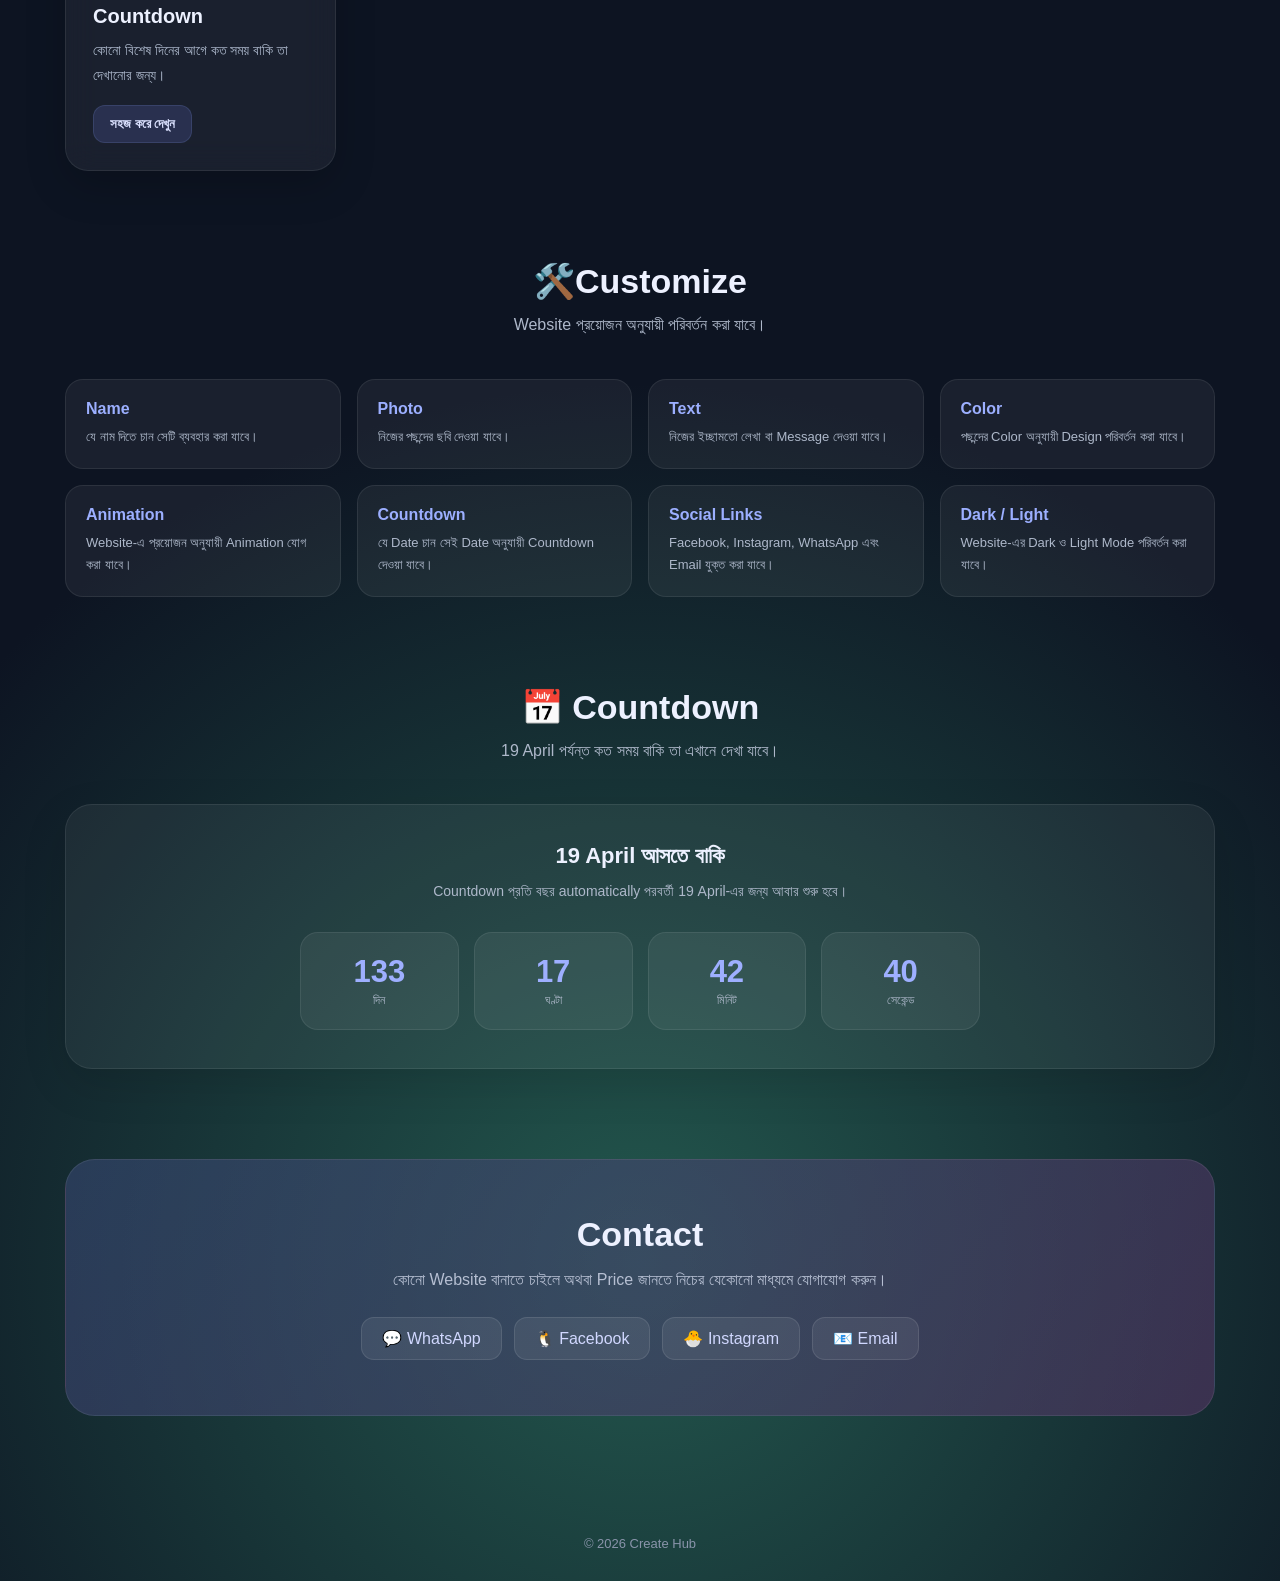
==== commit cbcd587b: "Update index.html" ====
--- a/index.html
+++ b/index.html
@@ -1415,7 +1415,7 @@
 
     <section id="custom">
       <div class="section-title">
-        <h2>Customize</h2>
+        <h2> 🛠️Customize</h2>
 
         <p>Website প্রয়োজন অনুযায়ী পরিবর্তন করা যাবে।</p>
       </div>
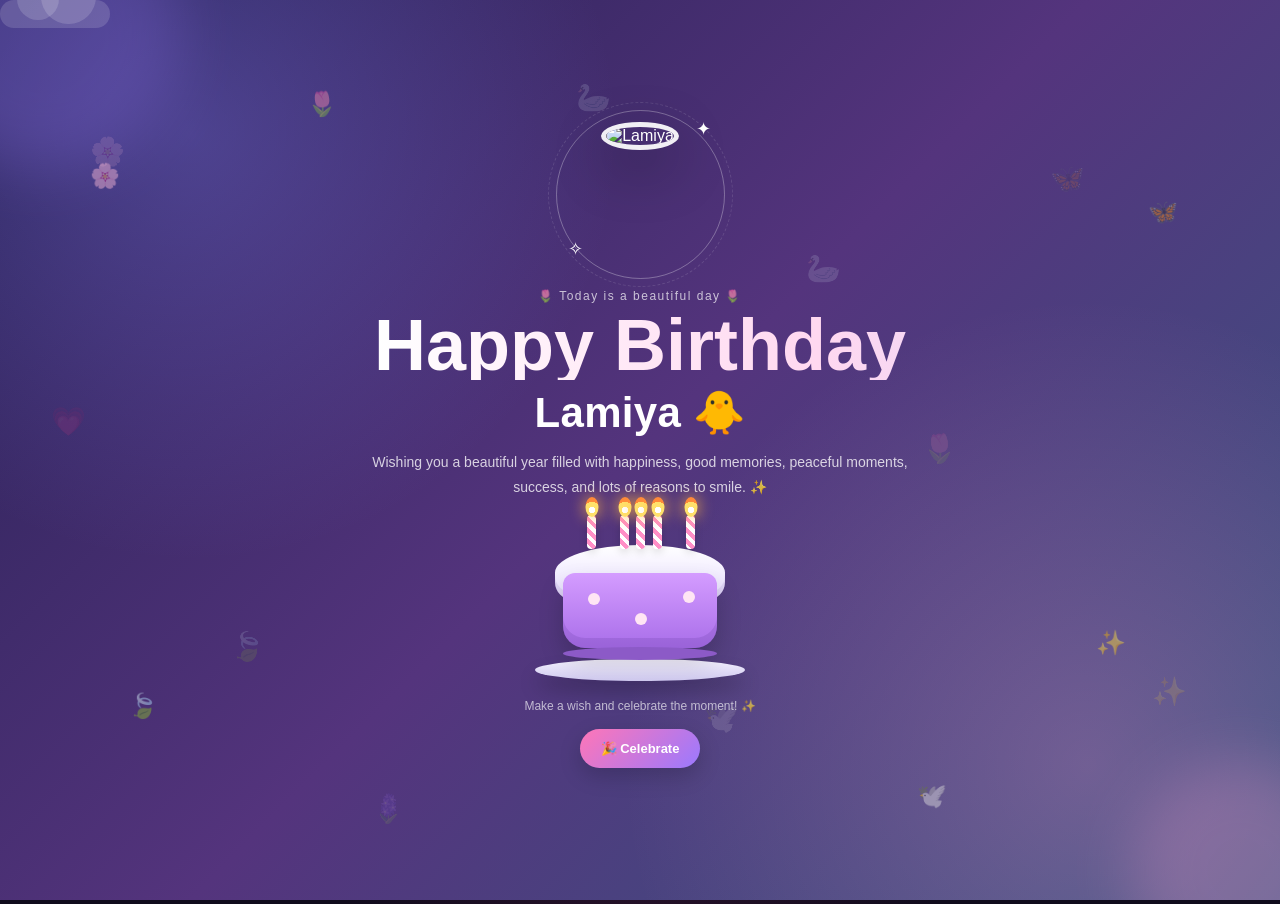
==== commit 193e2811: "Update index.html" ====
--- a/index.html
+++ b/index.html
@@ -1,1686 +1,2217 @@
 <!doctype html>
-<html lang="bn">
+<html lang="en">
   <head>
     <meta charset="UTF-8" />
-
     <meta
       name="viewport"
-      content="width=device-width, initial-scale=1.0"
+      content="width=device-width, initial-scale=1.0, maximum-scale=1.0"
     />
 
-    <title>Create Hub</title>
-
-    <style>
-      /* =========================
-   BASIC
-========================= */
-
-      * {
-        margin: 0;
-        padding: 0;
-        box-sizing: border-box;
-      }
-
-      html {
-        scroll-behavior: smooth;
-      }
-
-      body {
-        font-family: Arial, "Noto Sans Bengali", sans-serif;
-
-        color: #edf1ff;
-
-        min-height: 100vh;
-
-        overflow-x: hidden;
-
-        background:
-          radial-gradient(circle at 10% 10%, #273d70 0%, transparent 30%),
-          radial-gradient(circle at 90% 20%, #5b396c 0%, transparent 30%),
-          radial-gradient(circle at 50% 90%, #23584e 0%, transparent 30%),
-          #0d1422;
-
-        transition:
-          background 0.6s ease,
-          color 0.6s ease;
-      }
-
-      /* =========================
-   LIGHT MODE
-========================= */
-
-      body.light {
-        color: #29344c;
-
-        background:
-          radial-gradient(circle at 10% 10%, #e1f5ff 0%, transparent 30%),
-          radial-gradient(circle at 90% 20%, #f5e5ff 0%, transparent 30%),
-          radial-gradient(circle at 50% 90%, #e2fff4 0%, transparent 30%),
-          #f8fbff;
-      }
-
-      /* =========================
-   BACKGROUND GLOW
-========================= */
-
-      .glow {
-        position: fixed;
-
-        border-radius: 50%;
-
-        filter: blur(8px);
-
-        opacity: 0.22;
-
-        pointer-events: none;
-
-        z-index: -2;
-
-        animation: floatingGlow 10s ease-in-out infinite;
-      }
-
-      .glow1 {
-        width: 210px;
-        height: 210px;
-
-        background: #667cff;
-
-        left: -90px;
-        top: 8%;
-      }
-
-      .glow2 {
-        width: 240px;
-        height: 240px;
-
-        background: #c45cdd;
-
-        right: -110px;
-        top: 42%;
-
-        animation-delay: 2s;
-      }
-
-      .glow3 {
-        width: 180px;
-        height: 180px;
-
-        background: #4bd1a8;
-
-        left: 35%;
-        bottom: -80px;
-
-        animation-delay: 4s;
-      }
-
-      @keyframes floatingGlow {
-        0%,
-        100% {
-          transform: translate(0, 0) scale(1);
-        }
-
-        50% {
-          transform: translate(25px, -25px) scale(1.08);
-        }
-      }
-
-      /* =========================
-   FLOATING PARTICLES
-========================= */
-
-      .particle {
-        position: fixed;
-
-        width: 5px;
-        height: 5px;
-
-        border-radius: 50%;
-
-        background: #aebaff;
-
-        opacity: 0;
-
-        pointer-events: none;
-
-        z-index: -1;
-
-        animation: particleUp 8s linear infinite;
-      }
-
-      .p1 {
-        left: 12%;
-        bottom: -10px;
-      }
-
-      .p2 {
-        left: 32%;
-        bottom: -10px;
-        animation-delay: 2s;
-      }
-
-      .p3 {
-        left: 58%;
-        bottom: -10px;
-        animation-delay: 4s;
-      }
-
-      .p4 {
-        left: 82%;
-        bottom: -10px;
-        animation-delay: 6s;
-      }
-
-      @keyframes particleUp {
-        0% {
-          transform: translateY(0) scale(0.5);
-
-          opacity: 0;
-        }
-
-        20% {
-          opacity: 0.6;
-        }
-
-        100% {
-          transform: translateY(-100vh) scale(1.2);
-
-          opacity: 0;
-        }
-      }
-
-      /* =========================
-   TOP BAR
-========================= */
-
-      nav {
-        width: 92%;
-
-        max-width: 1150px;
-
-        margin: 20px auto;
-
-        height: 64px;
-
-        padding: 8px 18px;
-
-        display: grid;
-
-        grid-template-columns:
-          1fr
-          auto
-          1fr;
-
-        align-items: center;
-
-        position: sticky;
-
-        top: 15px;
-
-        z-index: 500;
-
-        border-radius: 19px;
-
-        background: rgba(20, 27, 43, 0.72);
-
-        backdrop-filter: blur(18px);
-
-        border: 1px solid rgba(255, 255, 255, 0.09);
-
-        box-shadow: 0 15px 45px rgba(0, 0, 0, 0.2);
-      }
-
-      body.light nav {
-        background: rgba(255, 255, 255, 0.8);
-
-        border-color: rgba(255, 255, 255, 0.95);
-      }
-
-      /* =========================
-   PROFILE IMAGE
-========================= */
-
-      .profile-box {
-        width: 46px;
-
-        height: 46px;
-
-        border-radius: 50%;
-
-        padding: 2px;
-
-        background: linear-gradient(135deg, #7285ff, #ca68df, #65d6b2);
-
-        box-shadow: 0 8px 25px rgba(0, 0, 0, 0.25);
-
-        overflow: hidden;
-
-        animation: profileFloat 5s ease-in-out infinite;
-      }
-
-      .profile-box img {
-        width: 100%;
-
-        height: 100%;
-
-        display: block;
-
-        object-fit: cover;
-
-        object-position: center;
-
-        border-radius: 50%;
-
-        border: 2px solid rgba(255, 255, 255, 0.9);
-      }
-
-      @keyframes profileFloat {
-        0%,
-        100% {
-          transform: translateY(0);
-        }
-
-        50% {
-          transform: translateY(-4px);
-        }
-      }
-
-      /* =========================
-   LOGO
-========================= */
-
-      .logo {
-        justify-self: center;
-
-        font-size: 21px;
-
-        font-weight: 800;
-
-        letter-spacing: 0.5px;
-
-        background: linear-gradient(90deg, #91a4ff, #d38ce9, #6ed9bd);
-
-        -webkit-background-clip: text;
-
-        background-clip: text;
-
-        color: transparent;
-
-        white-space: nowrap;
-      }
-
-      /* =========================
-   NAV RIGHT
-========================= */
-
-      .nav-right {
-        justify-self: end;
-
-        display: flex;
-
-        align-items: center;
-
-        gap: 12px;
-      }
-
-      .nav-links {
-        display: flex;
-
-        gap: 15px;
-      }
-
-      .nav-links a {
-        text-decoration: none;
-
-        color: #c3cce0;
-
-        font-size: 13px;
-
-        font-weight: bold;
-
-        transition: 0.3s;
-      }
-
-      .nav-links a:hover {
-        color: #9eafff;
-
-        transform: translateY(-2px);
-      }
-
-      body.light .nav-links a {
-        color: #5d687e;
-      }
-
-      /* =========================
-   THEME BUTTON
-========================= */
-
-      .theme {
-        width: 78px;
-
-        height: 35px;
-
-        border: none;
-
-        border-radius: 30px;
-
-        cursor: pointer;
-
-        color: white;
-
-        background: rgba(255, 255, 255, 0.1);
-
-        font-weight: bold;
-
-        transition: 0.3s;
-      }
-
-      .theme:hover {
-        transform: scale(1.06);
-      }
-
-      body.light .theme {
-        color: #5264ce;
-
-        background: #ffffff;
-      }
-
-      /* =========================
-   HERO
-========================= */
-
-      .hero {
-        min-height: 82vh;
-
-        display: flex;
-
-        justify-content: center;
-
-        align-items: center;
-
-        text-align: center;
-
-        padding: 70px 20px;
-      }
-
-      .hero-content {
-        max-width: 820px;
-
-        animation: heroShow 1s ease;
-      }
-
-      .hero h1 {
-        font-size: clamp(43px, 8vw, 78px);
-
-        line-height: 1.05;
-
-        margin-bottom: 24px;
-
-        background: linear-gradient(90deg, #91a4ff, #d38ce9, #6ed9bd, #91a4ff);
-
-        background-size: 250% auto;
-
-        -webkit-background-clip: text;
-
-        background-clip: text;
-
-        color: transparent;
-
-        animation: gradientMove 5s linear infinite;
-      }
-
-      @keyframes gradientMove {
-        0% {
-          background-position: 0% center;
-        }
-
-        100% {
-          background-position: 250% center;
-        }
-      }
-
-      .hero p {
-        color: #b1bbcf;
-
-        font-size: 16px;
-
-        line-height: 1.9;
-
-        max-width: 700px;
-
-        margin: auto;
-      }
-
-      body.light .hero p {
-        color: #6e788b;
-      }
-
-      /* =========================
-   BUTTONS
-========================= */
-
-      .hero-buttons {
-        margin-top: 30px;
-      }
-
-      .btn {
-        display: inline-block;
-
-        padding: 14px 23px;
-
-        margin: 5px;
-
-        border-radius: 14px;
-
-        text-decoration: none;
-
-        font-weight: bold;
-
-        transition: 0.35s;
-
-        position: relative;
-
-        overflow: hidden;
-      }
-
-      .btn:hover {
-        transform: translateY(-5px);
-      }
-
-      .primary {
-        color: white;
-
-        background: linear-gradient(135deg, #6175e8, #a765d9);
-
-        box-shadow: 0 12px 30px rgba(90, 105, 220, 0.25);
-      }
-
-      .secondary {
-        color: #cbd3ff;
-
-        background: rgba(255, 255, 255, 0.06);
-
-        border: 1px solid rgba(255, 255, 255, 0.1);
-      }
-
-      body.light .secondary {
-        color: #5264ce;
-
-        background: white;
-      }
-
-      @keyframes heroShow {
-        from {
-          opacity: 0;
-
-          transform: translateY(30px);
-        }
-
-        to {
-          opacity: 1;
-
-          transform: translateY(0);
-        }
-      }
-
-      /* =========================
-   SECTION
-========================= */
-
-      section {
-        width: 92%;
-
-        max-width: 1150px;
-
-        margin: 0 auto 90px;
-      }
-
-      .section-title {
-        text-align: center;
-
-        margin-bottom: 40px;
-      }
-
-      .section-title h2 {
-        font-size: 34px;
-
-        margin-bottom: 10px;
-      }
-
-      .section-title p {
-        color: #aeb8ca;
-
-        line-height: 1.7;
-      }
-
-      body.light .section-title p {
-        color: #707b8e;
-      }
-
-      /* =========================
-   SERVICE GRID
-========================= */
-
-      .services {
-        display: grid;
-
-        grid-template-columns: repeat(auto-fit, minmax(260px, 1fr));
-
-        gap: 22px;
-      }
-
-      /* =========================
-   CARD
-========================= */
-
-      .card {
-        padding: 27px;
-
-        border-radius: 23px;
-
-        background: rgba(255, 255, 255, 0.055);
-
-        backdrop-filter: blur(15px);
-
-        border: 1px solid rgba(255, 255, 255, 0.08);
-
-        box-shadow: 0 15px 40px rgba(0, 0, 0, 0.18);
-
-        transition: 0.45s;
-
-        position: relative;
-
-        overflow: hidden;
-      }
-
-      .card:hover {
-        transform: translateY(-8px);
-
-        border-color: rgba(155, 170, 255, 0.35);
-
-        box-shadow: 0 20px 50px rgba(65, 80, 160, 0.2);
-      }
-
-      body.light .card {
-        background: rgba(255, 255, 255, 0.74);
-
-        border-color: rgba(255, 255, 255, 0.9);
-      }
-
-      .icon {
-        font-size: 40px;
-
-        display: inline-block;
-
-        margin-bottom: 15px;
-
-        animation: iconFloat 4s ease-in-out infinite;
-      }
-
-      @keyframes iconFloat {
-        0%,
-        100% {
-          transform: translateY(0);
-        }
-
-        50% {
-          transform: translateY(-5px);
-        }
-      }
-
-      .card h3 {
-        font-size: 20px;
-
-        margin-bottom: 10px;
-      }
-
-      .card p {
-        color: #adb8cc;
-
-        font-size: 14px;
-
-        line-height: 1.8;
-      }
-
-      body.light .card p {
-        color: #707b90;
-      }
-
-      /* =========================
-   INFO BUTTON
-========================= */
-
-      .info-btn {
-        margin-top: 17px;
-
-        padding: 10px 16px;
-
-        border: none;
-
-        border-radius: 12px;
-
-        cursor: pointer;
-
-        color: #dbe1ff;
-
-        background: rgba(110, 125, 230, 0.18);
-
-        border: 1px solid rgba(150, 165, 255, 0.15);
-
-        font-weight: bold;
-
-        transition: 0.3s;
-      }
-
-      .info-btn:hover {
-        transform: translateY(-3px);
-
-        background: rgba(110, 125, 230, 0.28);
-      }
-
-      body.light .info-btn {
-        color: #5263ce;
-
-        background: #eef0ff;
-      }
-
-      /* =========================
-   DETAILS
-========================= */
-
-      .details {
-        max-height: 0;
-
-        overflow: hidden;
-
-        opacity: 0;
-
-        transition: 0.55s ease;
-      }
-
-      .details.open {
-        max-height: 260px;
-
-        opacity: 1;
-
-        margin-top: 16px;
-      }
-
-      .details p {
-        font-size: 13px;
-
-        line-height: 1.9;
-      }
-
-      /* =========================
-   CUSTOMIZE
-========================= */
-
-      .custom {
-        display: grid;
-
-        grid-template-columns: repeat(auto-fit, minmax(220px, 1fr));
-
-        gap: 16px;
-      }
-
-      .custom-item {
-        padding: 20px;
-
-        border-radius: 18px;
-
-        background: rgba(255, 255, 255, 0.055);
-
-        border: 1px solid rgba(255, 255, 255, 0.08);
-
-        transition: 0.35s;
-      }
-
-      .custom-item:hover {
-        transform: translateY(-6px);
-      }
-
-      body.light .custom-item {
-        background: rgba(255, 255, 255, 0.74);
-      }
-
-      .custom-item strong {
-        display: block;
-
-        color: #9cafff;
-
-        margin-bottom: 8px;
-      }
-
-      body.light .custom-item strong {
-        color: #5263ce;
-      }
-
-      .custom-item span {
-        color: #aeb8ca;
-
-        font-size: 13px;
-
-        line-height: 1.7;
-      }
-
-      body.light .custom-item span {
-        color: #737e92;
-      }
-
-      /* =========================
-   COUNTDOWN
-========================= */
-
-      .countdown-box {
-        text-align: center;
-
-        padding: 38px 20px;
-
-        border-radius: 27px;
-
-        background: rgba(255, 255, 255, 0.055);
-
-        border: 1px solid rgba(255, 255, 255, 0.08);
-
-        box-shadow: 0 15px 45px rgba(0, 0, 0, 0.12);
-      }
-
-      body.light .countdown-box {
-        background: rgba(255, 255, 255, 0.74);
-      }
-
-      .countdown-box h3 {
-        font-size: 22px;
-
-        margin-bottom: 10px;
-      }
-
-      .countdown-box > p {
-        color: #aeb8ca;
-
-        font-size: 14px;
-
-        line-height: 1.8;
-      }
-
-      body.light .countdown-box > p {
-        color: #707b8e;
-      }
-
-      .countdown {
-        display: grid;
-
-        grid-template-columns: repeat(4, 1fr);
-
-        gap: 15px;
-
-        max-width: 680px;
-
-        margin: 28px auto 0;
-      }
-
-      .time {
-        padding: 21px 10px;
-
-        border-radius: 18px;
-
-        background: rgba(255, 255, 255, 0.06);
-
-        border: 1px solid rgba(255, 255, 255, 0.08);
-
-        transition: 0.35s;
-      }
-
-      .time:hover {
-        transform: translateY(-5px);
-      }
-
-      body.light .time {
-        background: white;
-      }
-
-      .time strong {
-        display: block;
-
-        font-size: 31px;
-
-        color: #9eafff;
-      }
-
-      .time span {
-        color: #aeb8ca;
-
-        font-size: 12px;
-      }
-
-      body.light .time span {
-        color: #737e92;
-      }
-
-      /* =========================
-   CONTACT
-========================= */
-
-      .contact {
-        text-align: center;
-
-        padding: 55px 20px;
-
-        border-radius: 30px;
-
-        background: linear-gradient(
-          135deg,
-          rgba(58, 75, 120, 0.55),
-          rgba(91, 56, 105, 0.55)
-        );
-
-        border: 1px solid rgba(255, 255, 255, 0.08);
-      }
-
-      body.light .contact {
-        background: linear-gradient(135deg, #dceaff, #f5e1ff);
-      }
-
-      .contact h2 {
-        font-size: 34px;
-
-        margin-bottom: 12px;
-      }
-
-      .contact p {
-        color: #b6bfd2;
-
-        margin-bottom: 22px;
-
-        line-height: 1.8;
-      }
-
-      body.light .contact p {
-        color: #707a8d;
-      }
-
-      .socials {
-        display: flex;
-
-        justify-content: center;
-
-        flex-wrap: wrap;
-
-        gap: 12px;
-
-        margin-top: 20px;
-      }
-
-      .social {
-        text-decoration: none;
-
-        padding: 11px 20px;
-
-        border-radius: 13px;
-
-        color: #d1d8ff;
-
-        background: rgba(255, 255, 255, 0.07);
-
-        border: 1px solid rgba(255, 255, 255, 0.1);
-
-        transition: 0.35s;
-      }
-
-      .social:hover {
-        transform: translateY(-4px) scale(1.02);
-      }
-
-      body.light .social {
-        color: #5263ce;
-
-        background: white;
-      }
-
-      /* =========================
-   FOOTER
-========================= */
-
-      footer {
-        text-align: center;
-
-        padding: 30px;
-
-        color: #8994aa;
-
-        font-size: 13px;
-      }
-
-      /* =========================
-   MOBILE
-========================= */
-
-      @media (max-width: 700px) {
-        nav {
-          width: 94%;
-
-          height: 58px;
-
-          padding: 7px 9px;
-        }
-
-        .profile-box {
-          width: 42px;
-
-          height: 42px;
-        }
-
-        .logo {
-          font-size: 18px;
-        }
-
-        .nav-links {
-          display: none;
-        }
-
-        .nav-right {
-          gap: 0;
-        }
-
-        .theme {
-          width: 76px;
-
-          height: 34px;
-
-          font-size: 11px;
-        }
-
-        .hero {
-          min-height: 78vh;
-
-          padding: 55px 16px 45px;
-        }
-
-        .hero h1 {
-          font-size: clamp(38px, 10vw, 52px);
-        }
-
-        .hero p {
-          font-size: 14px;
-        }
-
-        .btn {
-          display: block;
-
-          width: min(90%, 300px);
-
-          margin: 7px auto;
-        }
-
-        section {
-          width: 92%;
-
-          margin-bottom: 70px;
-        }
-
-        .section-title h2 {
-          font-size: 27px;
-        }
-
-        .services {
-          grid-template-columns: 1fr;
-        }
-
-        .custom {
-          grid-template-columns: 1fr;
-        }
-
-        .countdown {
-          grid-template-columns: repeat(2, 1fr);
-        }
-
-        .time strong {
-          font-size: 27px;
-        }
-
-        .contact {
-          padding: 45px 18px;
-        }
-
-        .contact h2 {
-          font-size: 27px;
-        }
-      }
-    </style>
+    <title>Lamiya's Birthday</title>
+
+    <link
+      rel="stylesheet"
+      href="style.css"
+    />
   </head>
 
+<!-- Falling confetti layer -->
+<div id="confettiContainer" aria-hidden="true"></div>
+
   <body>
-    <!-- Background -->
-
-    <div class="glow glow1"></div>
-    <div class="glow glow2"></div>
-    <div class="glow glow3"></div>
-
-    <div class="particle p1"></div>
-    <div class="particle p2"></div>
-    <div class="particle p3"></div>
-    <div class="particle p4"></div>
-
-    <!-- =========================
-     TOP NAVIGATION
-========================= -->
-
-    <nav>
-      <!-- YOUR PHOTO -->
-
-      <div>
-        <div class="profile-box">
+    <!-- =========================================================
+     GLOBAL FLOATING DECORATIONS
+========================================================= -->
+
+    <div class="ambient">
+      <span class="ambient-item a1">🌸</span>
+      <span class="ambient-item a2">🦋</span>
+      <span class="ambient-item a3">🍃</span>
+      <span class="ambient-item a4">✨</span>
+      <span class="ambient-item a5">🦢</span>
+      <span class="ambient-item a6">🌷</span>
+      <span class="ambient-item a7">🪻</span>
+      <span class="ambient-item a8">🕊️</span>
+      <span class="ambient-item a9">💗</span>
+      <span class="ambient-item a10">🦢</span>
+    </div>
+
+    <!-- =========================================================
+     COUNTDOWN PAGE
+========================================================= -->
+
+    <section
+      id="countdownPage"
+      class="screen countdown-screen active"
+    >
+      <div class="countdown-background">
+        <div class="soft-orb orb-one"></div>
+        <div class="soft-orb orb-two"></div>
+        <div class="soft-orb orb-three"></div>
+
+        <span class="count-star s1">✦</span>
+        <span class="count-star s2">✧</span>
+        <span class="count-star s3">✦</span>
+        <span class="count-star s4">⋆</span>
+
+        <!-- RIGHT TO LEFT -->
+        <span class="moving-bird bird-one">🐉</span>
+        <span class="moving-bird bird-two">🕊️</span>
+
+        <span class="moving-butterfly butterfly-one">🦋</span>
+        <span class="moving-butterfly butterfly-two">🦋</span>
+
+        <div class="tiny-cloud cloud-one"></div>
+        <div class="tiny-cloud cloud-two"></div>
+      </div>
+
+      <div class="countdown-content">
+        <div class="countdown-photo-wrap">
+          <div class="photo-glow"></div>
+
           <img
-            src="mehedy.jpg"
-            alt="Mehedy"
+            src="photos/lamiya.jpg"
+            alt="Butterfly"
+            class="countdown-photo"
           />
         </div>
-      </div>
-
-      <!-- WEBSITE NAME -->
-
-      <div class="logo">Create Hub</div>
-
-      <!-- RIGHT SIDE -->
-
-      <div class="nav-right">
-        <div class="nav-links">
-          <a href="#services"> Services </a>
-
-          <a href="#custom"> Customize </a>
-
-          <a href="#contact"> Contact </a>
-        </div>
-
-        <button
-          class="theme"
-          id="theme"
-          onclick="toggleTheme()"
-        >
-          ☀️ Day
-        </button>
-      </div>
-    </nav>
-
-    <!-- =========================
-     HERO
-========================= -->
-
-    <header class="hero">
-      <div class="hero-content">
-        <h1>
-          আপনার ভাবনা,
-          <br />
-          আমার ওয়েবসাইট
-        </h1>
-
-        <p>
-          Birthday Website, Digital Gift, Sorry Letter, Love Letter, Surprise
-          Message, Event Invitation এবং আরও বিভিন্ন ধরনের ছোট ও সুন্দর ওয়েবসাইট
-          তৈরি করা যায়।
+
+        <p class="small-label">✨ A little moment is waiting ✨</p>
+
+        <h1 class="countdown-title">Something Special</h1>
+
+        <p class="countdown-subtitle">
+          The celebration will appear when the countdown reaches zero.
         </p>
 
-        <div class="hero-buttons">
+        <div class="countdown-box">
+          <div class="time-card">
+            <span id="days">00</span>
+            <small>Days</small>
+          </div>
+
+          <div class="time-card">
+            <span id="hours">00</span>
+            <small>Hours</small>
+          </div>
+
+          <div class="time-card">
+            <span id="minutes">00</span>
+            <small>Minutes</small>
+          </div>
+
+          <div class="time-card">
+            <span id="seconds">00</span>
+            <small>Seconds</small>
+          </div>
+        </div>
+
+        <div class="social-area">
           <a
-            href="#services"
-            class="btn primary"
+            id="facebookLink"
+            href="#"
+            target="_blank"
+            class="social-button facebook"
           >
-            Services দেখুন
+            Facebook
           </a>
 
           <a
-            href="works.html"
-            class="btn secondary"
+            id="instagramLink"
+            href="#"
+            target="_blank"
+            class="social-button instagram"
           >
-            আমি যা বানিয়েছি
+            Instagram
           </a>
         </div>
-      </div>
-    </header>
-
-    <!-- =========================
-     SERVICES
-========================= -->
-
-    <section id="services">
-      <div class="section-title">
-        <h2>Services</h2>
-
-        <p>কোনো Service সম্পর্কে জানতে নিচের বোতামে চাপ দিন।</p>
-      </div>
-
-      <div class="services">
-        <!-- Birthday -->
-
-        <div class="card">
-          <div class="icon">🎂</div>
-
-          <h3>Birthday Website</h3>
-
-          <p>জন্মদিনে কাউকে বিশেষভাবে শুভেচ্ছা জানানোর জন্য।</p>
-
-          <button
-            class="info-btn"
-            onclick="showInfo(this)"
-          >
-            সহজ করে দেখুন
-          </button>
-
-          <div class="details">
-            <p>
-              নাম, ছবি, Birthday Wish, সুন্দর Animation এবং Surprise অংশ দিয়ে
-              একটি ব্যক্তিগত Birthday Website বানানো যাবে।
-
-              <br /><br />
-
-              Price জানতে Contact করুন।
-            </p>
-          </div>
-        </div>
-
-        <!-- Digital Gift -->
-
-        <div class="card">
-          <div class="icon">🎁</div>
-
-          <h3>Digital Gift</h3>
-
-          <p>ওয়েবসাইটের মাধ্যমে কাউকে ডিজিটাল উপহার দেওয়ার জন্য।</p>
-
-          <button
-            class="info-btn"
-            onclick="showInfo(this)"
-          >
-            সহজ করে দেখুন
-          </button>
-
-          <div class="details">
-            <p>
-              একটি সুন্দর Box বা Button থাকবে। সেখানে Click করলে ধীরে ধীরে
-              Message, Photo অথবা Surprise দেখা যাবে।
-
-              <br /><br />
-
-              Price জানতে Contact করুন।
-            </p>
-          </div>
-        </div>
-
-        <!-- Sorry Letter -->
-
-        <div class="card">
-          <div class="icon">💌</div>
-
-          <h3>Sorry Letter</h3>
-
-          <p>কাউকে নিজের কথা সুন্দরভাবে জানানোর জন্য।</p>
-
-          <button
-            class="info-btn"
-            onclick="showInfo(this)"
-          >
-            সহজ করে দেখুন
-          </button>
-
-          <div class="details">
-            <p>
-              চিঠির মতো একটি সুন্দর Design থাকবে। Button চাপলে Letter খুলবে এবং
-              আপনার নিজের লেখা Message দেখা যাবে।
-
-              <br /><br />
-
-              Price জানতে Contact করুন।
-            </p>
-          </div>
-        </div>
-
-        <!-- Love Letter -->
-
-        <div class="card">
-          <div class="icon">💖</div>
-
-          <h3>Love Letter</h3>
-
-          <p>বিশেষ কাউকে নিজের মনের কথা জানানোর জন্য।</p>
-
-          <button
-            class="info-btn"
-            onclick="showInfo(this)"
-          >
-            সহজ করে দেখুন
-          </button>
-
-          <div class="details">
-            <p>
-              Name, Photo, Message, Animation এবং সুন্দর Design দিয়ে ব্যক্তিগত
-              Letter Website তৈরি করা যাবে।
-
-              <br /><br />
-
-              Price জানতে Contact করুন।
-            </p>
-          </div>
-        </div>
-
-        <!-- Surprise Message -->
-
-        <div class="card">
-          <div class="icon">🎉</div>
-
-          <h3>Surprise Message</h3>
-
-          <p>বন্ধুকে বা পরিচিত কাউকে মজারভাবে Message দেওয়ার জন্য।</p>
-
-          <button
-            class="info-btn"
-            onclick="showInfo(this)"
-          >
-            সহজ করে দেখুন
-          </button>
-
-          <div class="details">
-            <p>
-              Button, Question, Funny Text, Photo এবং Surprise Animation দিয়ে
-              ছোট একটি মজার Website বানানো যাবে।
-
-              <br /><br />
-
-              Price জানতে Contact করুন।
-            </p>
-          </div>
-        </div>
-
-        <!-- Funny Website -->
-
-        <div class="card">
-          <div class="icon">😂</div>
-
-          <h3>Funny Website</h3>
-
-          <p>বন্ধুকে মজা করে অবাক করার জন্য।</p>
-
-          <button
-            class="info-btn"
-            onclick="showInfo(this)"
-          >
-            সহজ করে দেখুন
-          </button>
-
-          <div class="details">
-            <p>
-              Funny Question, Button, Animation, Photo এবং বিভিন্ন মজার Message
-              ব্যবহার করা যাবে।
-
-              <br /><br />
-
-              Price জানতে Contact করুন।
-            </p>
-          </div>
-        </div>
-
-        <!-- Event Invitation -->
-
-        <div class="card">
-          <div class="icon">🎊</div>
-
-          <h3>Event Invitation</h3>
-
-          <p>Birthday বা ছোট কোনো অনুষ্ঠানের Invitation-এর জন্য।</p>
-
-          <button
-            class="info-btn"
-            onclick="showInfo(this)"
-          >
-            সহজ করে দেখুন
-          </button>
-
-          <div class="details">
-            <p>
-              Event Name, Date, Time, Location, Contact এবং Countdown যুক্ত করা
-              যাবে।
-
-              <br /><br />
-
-              Price জানতে Contact করুন।
-            </p>
-          </div>
-        </div>
-
-        <!-- Student Profile -->
-
-        <div class="card">
-          <div class="icon">🎓</div>
-
-          <h3>Student Profile</h3>
-
-          <p>নিজের পরিচয় ও কাজগুলো এক জায়গায় দেখানোর জন্য।</p>
-
-          <button
-            class="info-btn"
-            onclick="showInfo(this)"
-          >
-            সহজ করে দেখুন
-          </button>
-
-          <div class="details">
-            <p>
-              Name, Photo, Education, Skills, Projects এবং Social Links এক
-              জায়গায় সুন্দরভাবে দেখানো যাবে।
-
-              <br /><br />
-
-              Price জানতে Contact করুন।
-            </p>
-          </div>
-        </div>
-
-        <!-- Countdown -->
-
-        <div class="card">
-          <div class="icon">📅</div>
-
-          <h3>Countdown</h3>
-
-          <p>কোনো বিশেষ দিনের আগে কত সময় বাকি তা দেখানোর জন্য।</p>
-
-          <button
-            class="info-btn"
-            onclick="showInfo(this)"
-          >
-            সহজ করে দেখুন
-          </button>
-
-          <div class="details">
-            <p>
-              একটি নির্দিষ্ট Date দেওয়া থাকবে। Website সেই Date পর্যন্ত বাকি
-              থাকা দিন, ঘণ্টা, মিনিট ও সেকেন্ড দেখাবে।
-
-              <br /><br />
-
-              এই Website-এ নিচে 19 April-এর Countdown একটি উদাহরণ হিসেবে দেওয়া
-              আছে।
-
-              <br /><br />
-
-              Price জানতে Contact করুন।
-            </p>
-          </div>
-        </div>
+
+        <p class="time-note">
+          🌷 The page will automatically open after the selected time.
+        </p>
       </div>
     </section>
 
-    <!-- =========================
-     CUSTOMIZE
-========================= -->
-
-    <section id="custom">
-      <div class="section-title">
-        <h2> 🛠️Customize</h2>
-
-        <p>Website প্রয়োজন অনুযায়ী পরিবর্তন করা যাবে।</p>
+    <!-- =========================================================
+     MAIN BIRTHDAY PAGE
+========================================================= -->
+
+    <section
+      id="birthdayPage"
+      class="screen birthday-screen"
+    >
+      <div class="birthday-background">
+        <div class="soft-orb orb-four"></div>
+        <div class="soft-orb orb-five"></div>
+
+        <span class="birthday-float bf1">🌸</span>
+        <span class="birthday-float bf2">🦋</span>
+        <span class="birthday-float bf3">🍃</span>
+        <span class="birthday-float bf4">✨</span>
+        <span class="birthday-float bf5">🌷</span>
+        <span class="birthday-float bf6">🕊️</span>
+
+        <!-- RIGHT TO LEFT -->
+        <span class="birthday-bird bb1">🐦</span>
+        <span class="birthday-bird bb2">🕊️</span>
+
+        <div class="birthday-cloud bc1"></div>
+        <div class="birthday-cloud bc2"></div>
       </div>
 
-      <div class="custom">
-        <div class="custom-item">
-          <strong> Name </strong>
-
-          <span> যে নাম দিতে চান সেটি ব্যবহার করা যাবে। </span>
-        </div>
-
-        <div class="custom-item">
-          <strong> Photo </strong>
-
-          <span> নিজের পছন্দের ছবি দেওয়া যাবে। </span>
-        </div>
-
-        <div class="custom-item">
-          <strong> Text </strong>
-
-          <span> নিজের ইচ্ছামতো লেখা বা Message দেওয়া যাবে। </span>
-        </div>
-
-        <div class="custom-item">
-          <strong> Color </strong>
-
-          <span> পছন্দের Color অনুযায়ী Design পরিবর্তন করা যাবে। </span>
-        </div>
-
-        <div class="custom-item">
-          <strong> Animation </strong>
-
-          <span> Website-এ প্রয়োজন অনুযায়ী Animation যোগ করা যাবে। </span>
-        </div>
-
-        <div class="custom-item">
-          <strong> Countdown </strong>
-
-          <span> যে Date চান সেই Date অনুযায়ী Countdown দেওয়া যাবে। </span>
-        </div>
-
-        <div class="custom-item">
-          <strong> Social Links </strong>
-
-          <span> Facebook, Instagram, WhatsApp এবং Email যুক্ত করা যাবে। </span>
-        </div>
-
-        <div class="custom-item">
-          <strong> Dark / Light </strong>
-
-          <span> Website-এর Dark ও Light Mode পরিবর্তন করা যাবে। </span>
+      <div class="birthday-content">
+        <!-- MAIN IMAGE -->
+
+        <div class="main-photo-wrapper">
+          <div class="main-photo-ring ring-one"></div>
+          <div class="main-photo-ring ring-two"></div>
+
+          <img
+            src="photos/lamiya.jpg"
+            alt="Lamiya"
+            class="main-photo"
+          />
+
+          <span class="photo-spark spark-one">✦</span>
+          <span class="photo-spark spark-two">✧</span>
+        </div>
+
+        <p class="birthday-small">🌷 Today is a beautiful day 🌷</p>
+
+        <h1 class="happy-title">Happy Birthday</h1>
+
+        <h2 class="name-title">Lamiya 🐥</h2>
+
+        <p class="birthday-wish">
+          Wishing you a beautiful year filled with happiness, good memories,
+          peaceful moments, success, and lots of reasons to smile. ✨
+        </p>
+
+        <!-- =================================================
+             CSS CAKE
+        ================================================= -->
+<!-- Celebration Confetti -->
+<div class="celebration-confetti" aria-hidden="true">
+    <span>🎊</span>
+    <span>🎉</span>
+    <span>💜</span>
+    <span>💗</span>
+    <span>💙</span>
+    <span>💚</span>
+    <span>✨</span>
+    <span>🎊</span>
+    <span>🎉</span>
+    <span>💖</span>
+    <span>⭐</span>
+    <span>🎊</span>
+    <span>💜</span>
+    <span>💙</span>
+    <span>🎉</span>
+    <span>✨</span>
+    <span>💗</span>
+    <span>🎊</span>
+    <span>🎉</span>
+    <span>💛</span>
+    <span>💙</span>
+</div>
+        <div class="cake-area">
+          <div class="cake-plate"></div>
+
+          <div
+            id="cake"
+            class="cake"
+          >
+            <div class="cake-top">
+              <div class="cream cream-one"></div>
+              <div class="cream cream-two"></div>
+              <div class="cream cream-three"></div>
+
+              <div class="candle candle1">
+                <div class="flame"></div>
+              </div>
+
+              <div class="candle candle2">
+                <div class="flame"></div>
+              </div>
+
+              <div class="candle candle3">
+                <div class="flame"></div>
+              </div>
+
+              <div class="candle candle4">
+                <div class="flame"></div>
+              </div>
+
+              <div class="candle candle5">
+                <div class="flame"></div>
+              </div>
+            </div>
+
+            <div class="cake-body">
+              <span></span>
+              <span></span>
+              <span></span>
+            </div>
+
+            <div class="cake-bottom"></div>
+          </div>
+        </div>
+
+        <p
+          id="celebrateMessage"
+          class="celebrate-message"
+        >
+          Make a wish and celebrate the moment! ✨
+        </p>
+
+        <div class="main-buttons">
+          <button
+            id="celebrateButton"
+            class="main-button primary"
+          >
+            🎉 Celebrate
+          </button>
+        </div>
+
+        <!-- Hidden until Celebrate -->
+
+        <div
+          id="afterCelebrate"
+          class="after-celebrate"
+        >
+          <p>🎊 The celebration has begun!</p>
+
+          <div class="after-buttons">
+            <button
+              id="wishButton"
+              class="main-button wish-button"
+            >
+              💌 Wish Letter
+            </button>
+            <button
+              id="exploreButton"
+              class="main-button explore-button"
+            >
+              🌎 Explore World
+            </button>
+
+            <button
+              id="resetButton"
+              class="main-button secondary"
+            >
+              🔄 Reset
+            </button>
+          </div>
+        </div>
+      </div>
+
+      <div
+        id="confetti"
+        class="confetti-container"
+      ></div>
+    </section>
+
+    <!-- =========================================================
+     EXPLORE WORLD
+========================================================= -->
+
+    <section
+      id="explorePage"
+      class="screen explore-screen"
+    >
+      <div class="explore-nature">
+        <div class="moon">🌙</div>
+
+        <div class="nature-cloud nc1"></div>
+        <div class="nature-cloud nc2"></div>
+
+        <!-- RIGHT TO LEFT -->
+        <span class="nature-bird nb1">🐦</span>
+        <span class="nature-bird nb2">🕊️</span>
+
+        <span class="nature-butterfly nbut1">🦋</span>
+        <span class="nature-butterfly nbut2">🦋</span>
+
+        <span class="bee">🐝</span>
+        <span class="dragon">🐲</span>
+        <span class="spider">👾</span>
+        <span class="balloon">🎈</span>
+
+        <div class="mountains"></div>
+
+        <div class="river">
+          <span>🌊</span>
+          <span>🌊</span>
+          <span>🌊</span>
+        </div>
+      </div>
+
+      <div class="page-content explore-content">
+        <button
+          class="back-button"
+          data-back
+        >
+          ← Back
+        </button>
+
+        <h1 class="page-title">🌎 Explore World</h1>
+
+        <p class="page-intro">
+          A small collection of cute, peaceful and fun corners. ✨
+        </p>
+
+        <div class="explore-grid">
+          <button
+            class="explore-card"
+            data-page="aboutPage"
+          >
+            <span>🌸</span>
+            <strong>About</strong>
+            <small>A little introduction</small>
+          </button>
+
+          <button
+            class="explore-card"
+            data-page="favoritesPage"
+          >
+            <span>💗</span>
+            <strong>Favorites</strong>
+            <small>Things worth remembering</small>
+          </button>
+
+          <button
+            class="explore-card"
+            data-page="hobbiesPage"
+          >
+            <span>🎨</span>
+            <strong>Hobbies</strong>
+            <small>Fun things to enjoy</small>
+          </button>
+
+          <button
+            class="explore-card"
+            data-page="memoriesPage"
+          >
+            <span>📸</span>
+            <strong>Memories</strong>
+            <small>Little moments</small>
+          </button>
+
+          <button
+            class="explore-card"
+            data-page="musicPage"
+          >
+            <span>🎵</span>
+            <strong>Music</strong>
+            <small>Sounds & vibes</small>
+          </button>
+
+          <button
+            class="explore-card"
+            data-page="flowersPage"
+          >
+            <span>💐</span>
+            <strong>Flowers</strong>
+            <small>Soft & colorful</small>
+          </button>
+
+          <button
+            class="explore-card"
+            data-page="funPage"
+          >
+            <span>😂</span>
+            <strong>Fun Corner</strong>
+            <small>A little laugh</small>
+          </button>
+
+          <button
+            class="explore-card"
+            data-page="peacefulPage"
+          >
+            <span>🦢</span>
+            <strong>Peaceful Place</strong>
+            <small>Calm little space</small>
+          </button>
+
+          <button
+            class="explore-card"
+            data-page="icecreamPage"
+          >
+            <span>🍦</span>
+            <strong>Ice Cream</strong>
+            <small>Sweet favorites</small>
+          </button>
+
+          <button
+            class="explore-card"
+            data-page="wishPage"
+          >
+            <span>💌</span>
+            <strong>Wish Letter</strong>
+            <small>A special message</small>
+          </button>
         </div>
       </div>
     </section>
 
-    <!-- =========================
-     COUNTDOWN
-========================= -->
-
-    <section>
-      <div class="section-title">
-        <h2>📅 Countdown</h2>
-
-        <p>19 April পর্যন্ত কত সময় বাকি তা এখানে দেখা যাবে।</p>
+    <!-- =====================================================
+     ABOUT PAGE
+     ⭐ ONLY ABOUT BUTTON CUSTOMIZATION AREA
+===================================================== -->
+
+    <section
+      id="aboutPage"
+      class="screen inner-screen about-screen"
+
+    <div class="about-bg">
+         <button
+          class="back-button"
+          data-back
+        >
+          ← Back
+        </button>
+
+        <span class="about-orb orb-one"></span>
+        <span class="about-orb orb-two"></span>
+        <span class="about-orb orb-three"></span>
+
+        <span class="about-star star-one">✦</span>
+        <span class="about-star star-two">✧</span>
+        <span class="about-star star-three">✦</span>
+
+        <span class="about-particle particle-one"></span>
+        <span class="about-particle particle-two"></span>
+        <span class="about-particle particle-three"></span>
+
+   
+
+
+    <!-- Main Content -->
+    <div class="about-content">
+
+
+        <!-- =========================
+             TITLE
+        ========================== -->
+
+        <div class="about-title">
+
+            <span class="about-small-title">
+               
+            </span>
+
+            <h1>
+                Her <span>World</span>
+            </h1>
+
+            <p>
+                Little things, beautiful moments
+                and a glimpse of who she is.
+            </p>
+
+        </div>
+
+
+
+        <!-- =========================
+             PROFILE
+        ========================== -->
+
+        <div class="about-profile">
+
+
+            <!-- PHOTO -->
+
+            <div class="about-photo-area">
+
+                <div class="photo-glow"></div>
+
+                <div class="photo-orbit orbit-one"></div>
+                <div class="photo-orbit orbit-two"></div>
+
+                <div class="about-photo">
+
+                    <img
+                        src="photos/lamiya.jpg"
+                        alt="Lamiya Akter"
+                    >
+
+                </div>
+
+                <span class="about-butterfly butterfly-one">
+                    🦋
+                </span>
+
+                <span class="about-butterfly butterfly-two">
+                    🦋
+                </span>
+
+                <span class="about-sparkle sparkle-one">
+                    ✦
+                </span>
+
+                <span class="about-sparkle sparkle-two">
+                    ✧
+                </span>
+
+            </div>
+
+
+
+            <!-- INTRO -->
+
+            <div class="about-intro">
+
+                <span class="intro-label">
+                    HELLO, I'M
+                </span>
+
+                <h2>
+                    Lamiya Akter
+                </h2>
+
+                <p>
+               Like a dragon fruit — quiet, different, and easy to overlook. Those who understand its value appreciate it; those who don’t simply never see what makes it special.🌿🐉🥭
+                </p>
+
+
+                <!-- BASIC INFO -->
+
+                <div class="about-info">
+
+
+                    <div class="info-item">
+
+                        <span>🎂</span>
+
+                        <div>
+                            <small>Birthday</small>
+                            <strong>15 October</strong>
+                        </div>
+
+                    </div>
+
+
+                    <div class="info-item">
+
+                        <span>🇧🇩</span>
+
+                        <div>
+                            <small>Nationality</small>
+                            <strong>Bangladeshi</strong>
+                        </div>
+
+                    </div>
+
+                </div>
+
+            </div>
+
+        </div>
+
+
+
+        <!-- =========================
+             PERSONALITY
+        ========================== -->
+
+        <div class="about-block">
+
+
+            <div class="block-heading">
+
+                <span></span>
+
+                <div>
+                    <small>HER PERSONALITY</small>
+
+                    <h2>
+                        A Little About Her ✨
+                    </h2>
+                </div>
+
+            </div>
+
+
+            <p class="about-description">
+
+                She enjoys simple moments, meaningful
+                connections and discovering something new.
+                Her world is filled with music, journeys,
+                people, movies and little moments worth
+                remembering.
+
+            </p>
+
+
+            <!-- 3D CARDS -->
+
+            <div class="personality-cards">
+
+
+                <div class="personality-card">
+
+                    <span class="card-number">
+                        
+                    </span>
+
+                    <div class="personality-icon">
+                        🌷
+                    </div>
+
+                    <h3>
+                        Friendly
+                    </h3>
+
+                    <p>
+                        Loves connecting with people
+                        and sharing good moments.
+                    </p>
+
+                </div>
+
+
+                <div class="personality-card">
+
+                    <span class="card-number">
+                        
+                    </span>
+
+                    <div class="personality-icon">
+                        🌿
+                    </div>
+
+                    <h3>
+                        Peaceful
+                    </h3>
+
+                    <p>
+                        Finds beauty in simple and
+                        peaceful moments.
+                    </p>
+
+                </div>
+
+
+                <div class="personality-card">
+
+                    <span class="card-number">
+                        
+                    </span>
+
+                    <div class="personality-icon">
+                        ✨
+                    </div>
+
+                    <h3>
+                        Curious
+                    </h3>
+
+                    <p>
+                        Loves discovering new things,
+                        places and experiences.
+                    </p>
+
+                </div>
+
+
+                <div class="personality-card">
+
+                    <span class="card-number">
+                        
+                    </span>
+
+                    <div class="personality-icon">
+                        🤍
+                    </div>
+
+                    <h3>
+                        Positive
+                    </h3>
+
+                    <p>
+                        Appreciates the little things
+                        that make life beautiful.
+                    </p>
+
+                </div>
+
+            </div>
+
+        </div>
+
+
+
+        <!-- =========================
+             INTERESTS
+        ========================== -->
+
+        <div class="about-block">
+
+
+            <div class="block-heading">
+
+                <span></span>
+
+                <div>
+                    <small>THINGS SHE LOVES</small>
+
+                    <h2>
+                        Her Interests 🌸
+                    </h2>
+                </div>
+
+            </div>
+
+
+            <div class="interest-cards">
+
+
+                <div class="interest-card">
+                    <span>✈️</span>
+                    <strong>Travelling</strong>
+                    <small>Exploring new places</small>
+                </div>
+
+
+                <div class="interest-card">
+                    <span>🌐</span>
+                    <strong>Internet Browsing</strong>
+                    <small>Discovering new things</small>
+                </div>
+
+
+                <div class="interest-card">
+                    <span>🤝</span>
+                    <strong>Meeting People</strong>
+                    <small>New people & connections</small>
+                </div>
+
+
+                <div class="interest-card">
+                    <span>🎬</span>
+                    <strong>Movies</strong>
+                    <small>Good stories & moments</small>
+                </div>
+
+
+                <div class="interest-card">
+                    <span>🎵</span>
+                    <strong>Music</strong>
+                    <small>Good songs & good vibes</small>
+                </div>
+
+
+                <div class="interest-card">
+                    <span>🌙💤</span>
+                    <strong>Dreamy Sleep</strong>
+                    <small>🌙 Sleep is her little escape.</small>
+                </div>
+
+
+                <div class="interest-card">
+                    <span>🐰</span>
+                    <strong>reels</strong>
+                    <small>just scrolling</small>
+                </div>
+
+
+                <div class="interest-card">
+                    <span>🌿</span>
+                    <strong>Nature Lover</strong>
+                    <small>Peaceful places & fresh air</small>
+                </div>
+
+            </div>
+
+        </div>
+
+
+
+        <!-- =========================
+             QUOTE
+        ========================== -->
+
+        <div class="about-quote">
+
+            <span class="quote-mark">
+                “
+            </span>
+
+            <p>
+                Quiet moments, genuine smiles, beautiful places, and memories that stay.
+            </p>
+
+            <small>
+                — A little reminder to enjoy life 🌿
+            </small>
+
+        </div>
+
+
+
+        <!-- =========================
+             SOCIAL MEDIA
+        ========================== -->
+
+        <div class="about-block social-block">
+
+
+            <div class="block-heading center-heading">
+
+                <span></span>
+
+                <div>
+                    <small>CONNECT WITH HER</small>
+
+                    <h2>
+                        Find Her Online 💜
+                    </h2>
+                </div>
+
+            </div>
+
+
+            <p class="social-description">
+                Want to see more of her world?
+                Find her on social media.
+            </p>
+
+
+            <div class="social-cards">
+
+
+                <!-- Instagram -->
+
+                <a
+                    href="https://www.instagram.com/dragonfruite1.0/"
+                    target="_blank"
+                    rel="noopener noreferrer"
+                    class="social-card instagram-card"
+                >
+
+                    <div class="social-icon">
+                        ◎
+                    </div>
+
+                    <div class="social-details">
+
+                        <strong>
+                            Instagram
+                        </strong>
+
+                        
+
+                    </div>
+
+                    <span class="social-arrow">
+                        ↗
+                    </span>
+
+                </a>
+
+
+
+                <!-- Facebook -->
+
+                <a
+                    href="https://www.facebook.com/profile.php?id=61583851411285"
+                    target="_blank"
+                    rel="noopener noreferrer"
+                    class="social-card facebook-card"
+                >
+
+                    <div class="social-icon facebook-icon">
+                        f
+                    </div>
+
+                    <div class="social-details">
+
+                        <strong>
+                            Facebook
+                        </strong>
+
+                       
+                    </div>
+
+                    <span class="social-arrow">
+                        ↗
+                    </span>
+
+                </a>
+
+            </div>
+
+        </div>
+
+
+
+        <!-- =========================
+             END
+        ========================== -->
+
+        <div class="about-ending">
+
+            <div></div>
+
+            <p>
+                This is just a little glimpse
+                into her beautiful world. 💜
+            </p>
+
+            <span>
+                ✦ &nbsp; 🦋 &nbsp; ✦ &nbsp; 🌸 &nbsp; ✦
+            </span>
+
+        </div>
+
+
+    </div>
+
+</section>
+
+    <!-- =========================================================
+     FAVORITES
+========================================================= -->
+
+    <section
+      id="favoritesPage"
+      class="screen inner-screen favorites-screen"
+    >
+      <div class="page-content">
+        <button
+          class="back-button"
+          data-back
+        >
+          ← Back
+        </button>
+
+
+
+<section id="customFavorites" class="custom-favorites">
+
+  <!-- Favorites main page -->
+  <div id="favHome" class="fav-page active">
+
+    <button class="fav-main-back" type="button" data-favorites-exit>
+      ← Back to Explore World
+    </button>
+
+    <header class="fav-header">
+      <span class="fav-eyebrow">A LITTLE WORLD OF PEACE</span>
+      <h1>Favorites <span>♡</span></h1>
+      <p>Little things that make the world feel softer.</p>
+    </header>
+
+    <div class="fav-select-wrap">
+      <label for="favoriteSelect">Choose a favorite</label>
+      <select id="favoriteSelect">
+        <option value="all">All Favorites</option>
+        <option value="naturePage">Nature &amp; Calm</option>
+        <option value="flowersPage">Flowers</option>
+        <option value="sleepPage">Sleeping</option>
+        <option value="musicPage">Music</option>
+      </select>
+    </div>
+
+    <div class="fav-grid">
+
+      <button class="fav-card nature-card" data-open="naturePage"
+              data-category="naturePage" type="button">
+        <span class="fav-icon">🌿</span>
+        <h2>Nature &amp; Calm</h2>
+        <p>Quiet rivers, green forests and gentle breezes. A little space to breathe, relax and find peace.</p>
+        <span class="fav-link">Explore nature ↗</span>
+      </button>
+
+      <button class="fav-card flower-card" data-open="flowersPage"
+              data-category="flowersPage" type="button">
+        <span class="fav-icon">🌼</span>
+        <h2>Flowers</h2>
+        <p>Beautiful blossoms, delicate colours and the simple joy that makes an ordinary day special.</p>
+        <span class="fav-link">Discover flowers ↗</span>
+      </button>
+
+      <button class="fav-card sleep-card" data-open="sleepPage"
+              data-category="sleepPage" type="button">
+        <span class="fav-icon">🌙</span>
+        <h2>Sleeping</h2>
+        <p>Peaceful nights, gentle snowfall and relaxing videos to help you slow down and unwind.</p>
+        <span class="fav-link">Enter the night ↗</span>
+      </button>
+
+      <button class="fav-card music-card" data-open="musicPage"
+              data-category="musicPage" type="button">
+        <span class="fav-icon">🎧</span>
+        <h2>Music</h2>
+        <p>Ruposh OST — an emotional melody, beautiful atmosphere and moments worth remembering.</p>
+        <span class="fav-link">Listen to music ↗</span>
+      </button>
+
+    </div>
+  </div>
+
+  <!-- Nature page -->
+  <div id="naturePage" class="fav-page">
+    <button class="fav-back" type="button" data-back>← Back to Favorites</button>
+
+    <article class="fav-detail nature-detail">
+      <span class="detail-icon">🌿</span>
+      <span class="detail-label">BREATHE · SLOW DOWN · RESET</span>
+      <h2>Nature &amp; Calm</h2>
+
+      <p>Nature has a quiet way of making everything feel lighter. The sound of flowing water, the movement of leaves and the beauty of an open sky remind us to slow down and enjoy the present moment.</p>
+
+      <p>Take a deep breath. Let your thoughts settle. Sometimes, a little time surrounded by nature is all we need to feel refreshed again.</p>
+
+      <div class="nature-decoration" aria-hidden="true">
+        🌲　🍃　🏞️　🍃　🌲
       </div>
-
-      <div class="countdown-box">
-        <h3>19 April আসতে বাকি</h3>
-
-        <p>
-          Countdown প্রতি বছর automatically পরবর্তী 19 April-এর জন্য আবার শুরু
-          হবে।
-        </p>
-
-        <div class="countdown">
-          <div class="time">
-            <strong id="days"> 00 </strong>
-
-            <span> দিন </span>
-          </div>
-
-          <div class="time">
-            <strong id="hours"> 00 </strong>
-
-            <span> ঘণ্টা </span>
-          </div>
-
-          <div class="time">
-            <strong id="minutes"> 00 </strong>
-
-            <span> মিনিট </span>
-          </div>
-
-          <div class="time">
-            <strong id="seconds"> 00 </strong>
-
-            <span> সেকেন্ড </span>
+    </article>
+  </div>
+
+  <!-- Flowers page -->
+  <div id="flowersPage" class="fav-page">
+    <button class="fav-back" type="button" data-back>← Back to Favorites</button>
+
+    <article class="fav-detail flowers-detail">
+      <span class="detail-icon">🌼</span>
+      <span class="detail-label">A LITTLE BEAUTY IN EVERY BLOOM</span>
+      <h2>The World of Flowers</h2>
+
+      <p>Every flower has its own beauty. Roses bring elegance, sunflowers carry warmth, and daisies remind us of life's simple joys.</p>
+
+      <p>Flowers add colour to ordinary days and can make someone smile without saying a word. Their beauty reminds us that the smallest things can create the sweetest memories.</p>
+
+      <div class="flower-gallery" aria-label="Flower decorations">
+        <span>🌷</span><span>🌼</span><span>🌻</span><span>🌸</span><span>🌺</span>
+      </div>
+    </article>
+  </div>
+
+  <!-- Sleeping page -->
+  <div id="sleepPage" class="fav-page">
+    <button class="fav-back" type="button" data-back>← Back to Favorites</button>
+
+    <article class="fav-detail sleep-detail">
+      <span class="detail-icon">🌙</span>
+      <span class="detail-label">SLOW EVENINGS · QUIET DREAMS</span>
+      <h2>Sleeping &amp; Relaxation</h2>
+
+      <p>Dim the lights, take a breath and enjoy a quiet moment. Let these peaceful videos create a calm atmosphere while you relax.</p>
+
+      <div class="sleep-video-frame">
+        <video id="sleepVideo" controls playsinline preload="metadata">
+          <source src="photos/sleep.mp4" type="video/mp4">
+          Your browser does not support this video.
+        </video>
+        <div id="sleepSnow" class="sleep-snow" aria-hidden="true"></div>
+      </div>
+
+      <div class="sleep-controls">
+        <button id="sleepPrev" type="button">⏮ Previous</button>
+        <button id="sleepPlay" type="button">▶ Play</button>
+        <button id="sleepNext" type="button">Next ⏭</button>
+      </div>
+
+      <p id="sleepStatus" class="media-status" aria-live="polite">
+        Your peaceful moment is ready.
+      </p>
+    </article>
+  </div>
+
+  <!-- Music page -->
+  <div id="musicPage" class="fav-page">
+    <button class="fav-back" type="button" data-back>← Back to Favorites</button>
+
+    <article class="fav-detail music-detail">
+      <span class="detail-icon music-note">♫</span>
+      <span class="detail-label">YOUR MUSIC CORNER</span>
+      <h2>Ruposh — OST</h2>
+
+      <p class="music-intro">
+        A memorable soundtrack with emotional vocals, a soulful melody
+        and a dramatic atmosphere. Enjoy the music and let the moment unfold.
+      </p>
+
+      <div class="music-video">
+        <video id="musicVideo" controls playsinline preload="metadata">
+          <source src="photos/ruposh.mp4" type="video/mp4">
+          Your browser does not support this video.
+        </video>
+      </div>
+
+      <div class="music-controls">
+        <button id="musicPlay" type="button">▶ Play / Resume</button>
+        <button id="musicPause" type="button">Ⅱ Pause</button>
+      </div>
+
+      <div class="music-timer">
+        <label for="musicTimer">Listening timer</label>
+        <select id="musicTimer">
+          <option value="">No timer</option>
+          <option value="300">5 minutes</option>
+          <option value="600">10 minutes</option>
+          <option value="900">15 minutes</option>
+          <option value="1800">30 minutes</option>
+        </select>
+      </div>
+
+      <p id="musicTimerStatus" class="media-status" aria-live="polite">
+        Ready to play Ruposh.
+      </p>
+
+      <div class="music-description">
+        <h3>About the music</h3>
+        <p>Ruposh is known for its expressive OST and memorable musical atmosphere. Use the player controls to listen, pause and resume whenever you like.</p>
+      </div>
+    </article>
+  </div>
+
+</section>
+
+
+
+</section>
+<!-- ===== END FAVORITES SECTION ===== -->
+
+    </section>
+
+    <!-- =========================================================
+     HOBBIES
+========================================================= -->
+
+    <section id="hobbiesPage" class="screen inner-screen hobbies-page">
+
+    <!-- Animated Background -->
+    <div class="hobbies-bg" aria-hidden="true">
+
+        <span class="hobby-bg-item bg-leaf-1">🍃</span>
+        <span class="hobby-bg-item bg-leaf-2">🌿</span>
+        <span class="hobby-bg-item bg-flower-1">🌸</span>
+        <span class="hobby-bg-item bg-flower-2">🌷</span>
+
+        <span class="bg-butterfly bg-butterfly-1">🦋</span>
+        <span class="bg-butterfly bg-butterfly-2">🦋</span>
+
+        <span class="bg-star bg-star-1">✦</span>
+        <span class="bg-star bg-star-2">✧</span>
+        <span class="bg-star bg-star-3">⋆</span>
+        <span class="bg-star bg-star-4">✦</span>
+
+        <div class="bg-cloud bg-cloud-1"></div>
+        <div class="bg-cloud bg-cloud-2"></div>
+
+    </div>
+
+
+    <div class="hobbies-container">
+
+        <!-- Back -->
+        <button
+            class="back-button"
+            data-back
+            type="button"
+        >
+            ← Back
+        </button>
+
+
+        <!-- Header -->
+        <header class="hobbies-header">
+
+            <div class="hobbies-main-icon">
+                🐧
+            </div>
+
+            <span class="hobbies-eyebrow">
+                LITTLE THINGS SHE ENJOYS
+            </span>
+
+            <h1>
+                Hobbies
+            </h1>
+
+            <p>
+                The little things that make ordinary days
+                feel peaceful, enjoyable and beautiful. ✨
+            </p>
+
+        </header>
+
+
+        <!-- Hobbies -->
+        <div class="hobbies-grid">
+
+
+           
+            <article class="hobby-card nature-theme">
+
+                <span class="hobby-number"></span>
+
+                <div class="hobby-icon">
+                    🌿
+                </div>
+
+                <div class="hobby-text">
+                    <h2>Nature Walks</h2>
+                    <p>
+                        Quiet walks, green surroundings
+                        and a little time close to nature.
+                    </p>
+                </div>
+
+                <span class="hobby-float">🍃</span>
+
+            </article>
+
+                      
+         
+           <article class="hobby-card sleep-theme">
+
+                <span class="hobby-number"></span>
+
+                <div class="hobby-icon">
+                    😴
+                </div>
+
+                <div class="hobby-text">
+                    <h2>Sleeping</h2>
+                    <p>
+                        A cozy bed, peaceful rest
+                        and enjoying a little extra sleep.
+                    </p>
+                </div>
+
+                <span class="hobby-float">🌙</span>
+
+            </article>
+
+            <article class="hobby-card plant-theme">
+
+                <span class="hobby-number"></span>
+
+                <div class="hobby-icon">
+                    🪴
+                </div>
+
+                <div class="hobby-text">
+                    <h2>Plant Care</h2>
+                    <p>
+                        Taking care of little plants
+                        and enjoying their quiet growth.
+                    </p>
+                </div>
+
+                <span class="hobby-float">🌱</span>
+
+            </article>
+
+
+           
+            <article class="hobby-card sunset-theme">
+
+                <span class="hobby-number"></span>
+
+                <div class="hobby-icon">
+                    🌅
+                </div>
+
+                <div class="hobby-text">
+                    <h2>Sunset Watching</h2>
+                    <p>
+                        Slow evenings, beautiful skies
+                        and peaceful sunset moments.
+                    </p>
+                </div>
+
+                <span class="hobby-float">☁️</span>
+
+            </article>
+
+
+          
+            <article class="hobby-card rain-theme">
+
+                <span class="hobby-number"></span>
+
+                <div class="hobby-icon">
+                    🌧️
+                </div>
+
+                <div class="hobby-text">
+                    <h2>Rainy Days</h2>
+                    <p>
+                        The sound of rain, cool weather
+                        and cozy quiet moments.
+                    </p>
+                </div>
+
+                <span class="hobby-float">💧</span>
+
+            </article>
+
+
+            
+            <article class="hobby-card tea-theme">
+
+                <span class="hobby-number"></span>
+
+                <div class="hobby-icon">
+                    ☕
+                </div>
+
+                <div class="hobby-text">
+                    <h2>Tea & Adda</h2>
+                    <p>
+                        A warm cup of tea and relaxed
+                        conversations with familiar people.
+                    </p>
+                </div>
+
+                <span class="hobby-float">🤎</span>
+
+            </article>
+
+
+            <article class="hobby-card flower-theme">
+
+                <span class="hobby-number"></span>
+
+                <div class="hobby-icon">
+                    🌸
+                </div>
+
+                <div class="hobby-text">
+                    <h2>Flowers</h2>
+                    <p>
+                        Beautiful flowers, soft colors
+                        and the simple beauty of nature.
+                    </p>
+                </div>
+
+                <span class="hobby-float">🌷</span>
+
+            </article>
+
+
+           
+             <article class="hobby-card family-theme">
+
+                <span class="hobby-number"></span>
+
+                <div class="hobby-icon">
+                    🤍
+                </div>
+
+                <div class="hobby-text">
+                    <h2>Family Time</h2>
+                    <p>
+                        Simple moments, conversations
+                        and time spent with family.
+                    </p>
+                </div>
+
+                <span class="hobby-float">🏡</span>
+
+            </article>
+
+            <article class="hobby-card music-theme">
+
+                <span class="hobby-number"></span>
+
+                <div class="hobby-icon">
+                    🎧
+                </div>
+
+                <div class="hobby-text">
+                    <h2>Music</h2>
+                    <p>
+                        Good songs for different moods,
+                        moments and peaceful times.
+                    </p>
+                </div>
+
+                <span class="hobby-float">🎵</span>
+
+            </article>
+
+
+            
+            <article class="hobby-card movie-theme">
+
+                <span class="hobby-number"></span>
+
+                <div class="hobby-icon">
+                    🎬
+                </div>
+
+                <div class="hobby-text">
+                    <h2>Movies & Dramas</h2>
+                    <p>
+                        Interesting stories, memorable scenes
+                        and a comfortable screen-time break.
+                    </p>
+                </div>
+
+                <span class="hobby-float">✨</span>
+
+            </article>
+
+
+             <article class="hobby-card reels-theme">
+
+                <span class="hobby-number"></span>
+
+                <div class="hobby-icon">
+                    😂
+                </div>
+
+                <div class="hobby-text">
+                    <h2>Memes & Reels</h2>
+                    <p>
+                        Funny clips, entertaining moments
+                        and a little endless scrolling.
+                    </p>
+                </div>
+
+                <span class="hobby-float">📱</span>
+
+            </article>
+
+
+            
+            <article class="hobby-card reading-theme">
+
+                <span class="hobby-number"></span>
+
+                <div class="hobby-icon">
+                    📚
+                </div>
+
+                <div class="hobby-text">
+                    <h2>Reading</h2>
+                    <p>
+                        Getting lost in interesting pages,
+                        stories and ideas.
+                    </p>
+                </div>
+
+                <span class="hobby-float">📖</span>
+
+            </article>
+
+
+            <article class="hobby-card journal-theme">
+
+                <span class="hobby-number"></span>
+
+                <div class="hobby-icon">
+                    📝
+                </div>
+
+                <div class="hobby-text">
+                    <h2>Journaling</h2>
+                    <p>
+                        Putting thoughts, feelings
+                        and little memories into words.
+                    </p>
+                </div>
+
+                <span class="hobby-float">✍️</span>
+
+            </article>
+
+
+            
+            <article class="hobby-card photo-theme">
+
+                <span class="hobby-number"></span>
+
+                <div class="hobby-icon">
+                    📸
+                </div>
+
+                <div class="hobby-text">
+                    <h2>Photography</h2>
+                    <p>
+                        Capturing beautiful views,
+                        little details and memorable moments.
+                    </p>
+                </div>
+
+                <span class="hobby-float">💫</span>
+
+            </article>
+
+
+            <article class="hobby-card trip-theme">
+
+                <span class="hobby-number"></span>
+
+                <div class="hobby-icon">
+                    🚗
+                </div>
+
+                <div class="hobby-text">
+                    <h2>Little Trips</h2>
+                    <p>
+                        Short journeys, new views
+                        and simple memories along the way.
+                    </p>
+                </div>
+
+                <span class="hobby-float">🗺️</span>
+
+            </article>
+
+
+        
+            <article class="hobby-card shopping-theme">
+
+                <span class="hobby-number"></span>
+
+                <div class="hobby-icon">
+                    🛍️
+                </div>
+
+                <div class="hobby-text">
+                    <h2>Shopping</h2>
+                    <p>
+                        Exploring little finds,
+                        useful things and something nice.
+                    </p>
+                </div>
+
+                <span class="hobby-float">✨</span>
+
+            </article>
+
+
+        
+            <article class="hobby-card fashion-theme">
+
+                <span class="hobby-number"></span>
+
+                <div class="hobby-icon">
+                    👗
+                </div>
+
+                <div class="hobby-text">
+                    <h2>Fashion & Styling</h2>
+                    <p>
+                        Exploring outfits, personal style
+                        and beautiful little details.
+                    </p>
+                </div>
+
+                <span class="hobby-float">🌷</span>
+
+            </article>
+
+
+        
+          
+
+
+            <article class="hobby-card friends-theme">
+
+                <span class="hobby-number"></span>
+
+                <div class="hobby-icon">
+                    🐍
+                </div>
+
+                <div class="hobby-text">
+                    <h2>Friends & Adda</h2>
+                    <p>
+                        Good conversations, laughter
+                        and memorable moments with friends.
+                    </p>
+                </div>
+
+                <span class="hobby-float">💬</span>
+
+            </article>
+
+              <article class="hobby-card baking-theme">
+
+                <span class="hobby-number"></span>
+
+                <div class="hobby-icon">
+                    🧁
+                </div>
+
+                <div class="hobby-text">
+                    <h2>Baking</h2>
+                    <p>
+                        Sweet little creations,
+                        cozy moments and something delicious.
+                    </p>
+                </div>
+
+                <span class="hobby-float">🍰</span>
+
+            </article>
+           
+  
+
+        </div>
+
+
+        <!-- Ending -->
+        <div class="hobbies-ending">
+
+            <span>🦋</span>
+
+            <p>
+                Sometimes the little things
+                make the best moments.
+            </p>
+
+            <span>🌿</span>
+
+        </div>
+
+    </div>
+
+</section>
+
+<!-- ================= MEMORIES PAGE ================= -->
+<!-- =====================================================
+     MEMORIES PAGE
+     ===================================================== -->
+
+<section id="memoriesPage" class="screen inner-screen memories-page">
+
+    <!-- Animated Nature Background -->
+    <div class="memories-world">
+
+        <!-- Sky -->
+        <div class="memory-sky-glow"></div>
+
+        <!-- Clouds -->
+        <span class="memory-cloud cloud-1">☁️</span>
+        <span class="memory-cloud cloud-2">☁️</span>
+        <span class="memory-cloud cloud-3">🌤️</span>
+
+        <!-- Flying Birds -->
+        <div class="memory-birds">
+            <span class="bird bird-1">🕊️</span>
+            <span class="bird bird-2">🐦</span>
+            <span class="bird bird-3">🕊️</span>
+            <span class="bird bird-4">🐦</span>
+            <span class="bird bird-5">🦢</span>
+            <span class="bird bird-6">🐧</span>
+        </div>
+
+        <!-- Extra Flying Elements -->
+        <span class="memory-float float-feather">🪶</span>
+        <span class="memory-float float-butterfly">🦋</span>
+        <span class="memory-float float-butterfly-2">🦋</span>
+        <span class="memory-float float-flower">🌸</span>
+        <span class="memory-float float-leaf">🍃</span>
+
+        <!-- Mountains -->
+        <div class="memory-mountains">
+            <div class="mountain mountain-1"></div>
+            <div class="mountain mountain-2"></div>
+            <div class="mountain mountain-3"></div>
+        </div>
+
+        <!-- River -->
+        <div class="memory-river">
+
+            <div class="river-shine shine-1"></div>
+            <div class="river-shine shine-2"></div>
+            <div class="river-shine shine-3"></div>
+            <div class="river-shine shine-4"></div>
+
+            <!-- Boat -->
+            <div class="memory-boat">
+
+                <span class="boat-person">🧍</span>
+
+                <div class="boat-body"></div>
+
+                <div class="boat-rope"></div>
+
+            </div>
+
+        </div>
+
+        <!-- River Side Nature -->
+        <div class="memory-ground">
+            <span>🌿</span>
+            <span>🌱</span>
+            <span>🌸</span>
+            <span>🌷</span>
+            <span>🍃</span>
+            <span>🪻</span>
+            <span>🌿</span>
+            <span>🍄</span>
+        </div>
+
+    </div>
+
+
+    <!-- =================================================
+         BACK BUTTON
+         ================================================= -->
+
+      <button
+          class="back-button"
+          data-back
+        >
+          ← Back
+        </button>
+
+
+    <!-- =================================================
+         MEMORY INTRO / GIFT BOX
+         ================================================= -->
+
+    <div id="memoryIntro" class="memory-intro">
+
+        <div class="memory-intro-content">
+
+            <span class="memory-small-title">
+                📸 LITTLE MEMORIES ✨
+            </span>
+
+            <h1>
+                A Little Journey 🌿
+            </h1>
+
+            <p>
+                A collection of simple moments,
+                little memories and beautiful days. 🦋
+            </p>
+
+
+            <!-- Gift Box -->
+            <div class="memory-gift-area">
+
+                <div class="memory-gift-glow"></div>
+
+                <div
+                    id="memoryGift"
+                    class="memory-gift"
+                >
+
+                    <!-- Gift Lid -->
+                    <div class="gift-lid">
+
+                        <div class="gift-ribbon"></div>
+
+                    </div>
+
+                    <!-- Gift Box -->
+                    <div class="gift-box">
+
+                        <div class="gift-ribbon vertical"></div>
+
+                        <div class="gift-ribbon horizontal"></div>
+
+                    </div>
+
+                    <!-- Gift Decorations -->
+                    <div class="gift-spark spark-1">
+                        ✦
+                    </div>
+
+                    <div class="gift-spark spark-2">
+                        ✨
+                    </div>
+
+                    <div class="gift-spark spark-3">
+                        💫
+                    </div>
+
+                </div>
+
+
+                <!-- Click Button -->
+                <button
+                    id="memoryClickHere"
+                    class="memory-click-button"
+                    type="button"
+                >
+                    🎁 Click Here ✨
+                </button>
+
+            </div>
+
+        </div>
+
+    </div>
+
+
+    <!-- =================================================
+         PHOTO INTRO
+         ALL IMAGES ARE REAL <img> TAGS
+         ================================================= -->
+
+    <div
+        id="memoryPhotoIntro"
+        class="memory-photo-intro"
+    >
+
+
+    </div>
+
+
+    <!-- =================================================
+         FULL MEMORY GALLERY
+         ================================================= -->
+
+    <div
+        id="memoryGallery"
+        class="memory-gallery"
+    >
+
+        <!-- Decorative Floating Emojis -->
+        <span class="gallery-float gf-1">🦋</span>
+        <span class="gallery-float gf-2">🌸</span>
+        <span class="gallery-float gf-3">🍃</span>
+        <span class="gallery-float gf-4">✨</span>
+        <span class="gallery-float gf-5">💐</span>
+        <span class="gallery-float gf-6">🪶</span>
+
+
+        <!-- Gallery Heading -->
+        <div class="memory-gallery-top">
+
+            <span>
+                📸 LITTLE MEMORIES
+            </span>
+
+            <h2>
+                Moments ✨
+            </h2>
+
+            <p>
+                Simple moments, beautifully remembered.
+            </p>
+
+        </div>
+
+
+        <!-- Main Photo -->
+        <div class="memory-gallery-stage">
+
+            <div class="memory-gallery-frame">
+
+                <div class="memory-gallery-glow"></div>
+
+
+                <!--
+                    Main gallery image.
+                    JavaScript will change its src
+                    using the IMG tags above.
+                -->
+
+                <img
+                    id="memoryGalleryImage"
+                    src="photos/lamiya.jpg"
+                    alt="Memory"
+                >
+
+
+                <!-- Photo Decoration -->
+                <div class="photo-corner corner-top">
+                    ✦
+                </div>
+
+                <div class="photo-corner corner-bottom">
+                    ✧
+                </div>
+
+            </div>
+
+        </div>
+
+
+        <!-- Image Number -->
+        <div class="memory-gallery-info">
+
+            <div
+                id="memoryGalleryCount"
+                class="memory-gallery-count"
+            >
+                01 / 14
+            </div>
+
+        </div>
+
+
+        <!-- Progress -->
+        <div class="memory-gallery-progress">
+
+            <div
+                id="memoryGalleryProgress"
+            ></div>
+
+        </div>
+
+
+        <!-- Small Decorative Text -->
+        <div class="memory-gallery-bottom">
+
+            <span>🌿</span>
+            <span>Moments</span>
+            <span>🦋</span>
+
+        </div>
+
+    </div>
+
+</section>
+    <!-- =========================================================
+     MUSIC
+========================================================= -->
+
+    <section
+      id="musicPage"
+      class="screen inner-screen music-screen"
+    >
+      <div class="page-content">
+        <button
+          class="back-button"
+          data-back
+        >
+          ← Back
+        </button>
+
+        <div class="inner-icon">🎵</div>
+
+        <h1 class="page-title">Music</h1>
+
+        <div class="music-card">
+          <div class="music-note">🎵 🎶 🎵</div>
+
+          <p>Good music makes ordinary moments feel special.</p>
+
+          <div class="music-wave">
+            <span></span>
+            <span></span>
+            <span></span>
+            <span></span>
+            <span></span>
+            <span></span>
+            <span></span>
           </div>
         </div>
       </div>
     </section>
 
-    <!-- =========================
-     CONTACT
-========================= -->
-
-    <section id="contact">
-      <div class="contact">
-        <h2>Contact</h2>
-
-        <p>
-          কোনো Website বানাতে চাইলে অথবা Price জানতে নিচের যেকোনো মাধ্যমে
-          যোগাযোগ করুন।
-        </p>
-
-        <div class="socials">
-          <!-- WhatsApp -->
-
-          <a
-            href="https://wa.me/8801611895004"
-            target="_blank"
-            class="social"
-          >
-            💬 WhatsApp
-          </a>
-
-          <!-- Facebook -->
-
-          <a
-            href="https://www.facebook.com/share/1DjfRqbyjo/"
-            target="_blank"
-            class="social"
-          >
-            🐧 Facebook
-          </a>
-
-          <!-- Instagram -->
-
-          <a
-            href="https://www.instagram.com/mehedy_5/"
-            target="_blank"
-            class="social"
-          >
-            🐣 Instagram
-          </a>
-
-          <!-- Email -->
-
-          <a
-            href="mailto:tisanulislam@gmail.com"
-            class="social"
-          >
-            📧 Email
-          </a>
+    <!-- =========================================================
+     FLOWERS
+========================================================= -->
+
+    <section
+      id="flowersPage"
+      class="screen inner-screen flowers-screen"
+    >
+      <div class="page-content">
+        <button
+          class="back-button"
+          data-back
+        >
+          ← Back
+        </button>
+
+        <div class="flower-rain">
+          <span>🌸</span>
+          <span>🌷</span>
+          <span>💐</span>
+          <span>🪻</span>
+          <span>🌸</span>
+          <span>🌷</span>
+        </div>
+
+        <div class="inner-icon">💐</div>
+
+        <h1 class="page-title">Flower Garden</h1>
+
+        <div class="flower-grid">
+          <div>🌸</div>
+          <div>🌷</div>
+          <div>💐</div>
+          <div>🪻</div>
+          <div>🌸</div>
+          <div>🌷</div>
         </div>
       </div>
     </section>
 
-    <!-- =========================
-     FOOTER
-========================= -->
-
-    <footer>© 2026 Create Hub</footer>
-
-    <script>
-      /* =========================
-   DAY / NIGHT MODE
-========================= */
-
-      function toggleTheme() {
-        document.body.classList.toggle("light");
-
-        const button = document.getElementById("theme");
-
-        if (document.body.classList.contains("light")) {
-          button.innerHTML = "🌙 Night";
-        } else {
-          button.innerHTML = "☀️ Day";
-        }
-      }
-
-      /* =========================
-   SERVICE INFORMATION
-========================= */
-
-      function showInfo(button) {
-        const details = button.nextElementSibling;
-
-        details.classList.toggle("open");
-
-        if (details.classList.contains("open")) {
-          button.innerHTML = "▲ বন্ধ করুন";
-        } else {
-          button.innerHTML = "সহজ করে দেখুন";
-        }
-      }
-
-      /* =========================
-   19 APRIL COUNTDOWN
-========================= */
-
-      function updateCountdown() {
-        const now = new Date();
-
-        let year = now.getFullYear();
-
-        /*
-       JavaScript-এ:
-
-       January = 0
-       February = 1
-       March = 2
-       April = 3
-
-       তাই 19 April =
-       month 3, date 19
-    */
-
-        let target = new Date(year, 3, 19, 0, 0, 0);
-
-        /*
-       এই বছরের 19 April
-       পার হয়ে গেলে
-       পরের বছরের 19 April
-       দেখাবে।
-    */
-
-        if (target <= now) {
-          target = new Date(year + 1, 3, 19, 0, 0, 0);
-        }
-
-        const difference = target - now;
-
-        const days = Math.floor(difference / (1000 * 60 * 60 * 24));
-
-        const hours = Math.floor((difference / (1000 * 60 * 60)) % 24);
-
-        const minutes = Math.floor((difference / (1000 * 60)) % 60);
-
-        const seconds = Math.floor((difference / 1000) % 60);
-
-        document.getElementById("days").innerText = String(days).padStart(
-          2,
-          "0",
-        );
-
-        document.getElementById("hours").innerText = String(hours).padStart(
-          2,
-          "0",
-        );
-
-        document.getElementById("minutes").innerText = String(minutes).padStart(
-          2,
-          "0",
-        );
-
-        document.getElementById("seconds").innerText = String(seconds).padStart(
-          2,
-          "0",
-        );
-      }
-
-      updateCountdown();
-
-      setInterval(updateCountdown, 1000);
-    </script>
+    <!-- =========================================================
+     FUN
+========================================================= -->
+
+    <section
+      id="funPage"
+      class="screen inner-screen fun-screen"
+    >
+      <div class="page-content">
+        <button
+          class="back-button"
+          data-back
+        >
+          ← Back
+        </button>
+
+        <div class="inner-icon">😂</div>
+
+        <h1 class="page-title">Fun Corner</h1>
+
+        <div class="fun-card">
+          <div class="fun-emoji">🐣 🐥 👾 🐲</div>
+
+          <h2>Warning! 😆</h2>
+
+          <p>
+            Too much happiness may cause random smiling, unnecessary laughing
+            and excessive celebration. 🎉
+          </p>
+
+          <div class="fun-emojis">😂 ✨ 🦋 😂 ✨</div>
+        </div>
+      </div>
+    </section>
+
+    <!-- =========================================================
+     PEACEFUL PLACE
+========================================================= -->
+
+    <section
+      id="peacefulPage"
+      class="screen inner-screen peaceful-screen"
+    >
+      <div class="peace-background">
+        <div class="peace-moon">🌙</div>
+
+        <div class="peace-cloud pc1"></div>
+        <div class="peace-cloud pc2"></div>
+
+        <!-- RIGHT TO LEFT -->
+        <span class="peace-bird pb1">🕊️</span>
+        <span class="peace-bird pb2">🐦</span>
+
+        <span class="peace-butterfly pbf1">🦋</span>
+
+        <div class="peace-water"></div>
+      </div>
+
+      <div class="page-content">
+        <button
+          class="back-button"
+          data-back
+        >
+          ← Back
+        </button>
+
+        <div class="inner-icon">🦢</div>
+
+        <h1 class="page-title">Peaceful Place</h1>
+
+        <div class="peace-card">
+          <p>🌊 Take a breath.</p>
+
+          <p>
+            Watch the clouds, listen to the water, and enjoy a quiet little
+            moment.
+          </p>
+
+          <div class="peace-line">🍃 🦢 🕊️ 🌊 🦋 🍃</div>
+        </div>
+      </div>
+    </section>
+
+    <!-- =========================================================
+     ICE CREAM
+========================================================= -->
+
+    <section
+      id="icecreamPage"
+      class="screen inner-screen icecream-screen"
+    >
+      <div class="page-content">
+        <button
+          class="back-button"
+          data-back
+        >
+          ← Back
+        </button>
+
+        <div class="inner-icon">🍦</div>
+
+        <h1 class="page-title">Ice Cream Corner</h1>
+
+        <div class="icecream-grid">
+          <div class="ice-card">
+            🍓
+            <span>Strawberry</span>
+          </div>
+
+          <div class="ice-card">
+            🍫
+            <span>Chocolate</span>
+          </div>
+
+          <div class="ice-card">
+            🍦
+            <span>Vanilla</span>
+          </div>
+
+          <div class="ice-card">
+            🍪
+            <span>Cookie</span>
+          </div>
+        </div>
+      </div>
+    </section>
+
+    <!-- =========================================================
+     WISH LETTER
+========================================================= -->
+
+    <section
+      id="wishPage"
+      class="screen inner-screen wish-screen"
+    >
+      <div class="page-content">
+        <button
+          class="back-button"
+          data-back
+        >
+          ← Back
+        </button>
+
+        <div class="letter">
+          <div class="letter-icon">💌</div>
+
+          <h1>A Birthday Wish</h1>
+
+          <p>Dear Lamiya,</p>
+
+          <p>Happy Birthday! 🎉</p>
+
+          <p>
+            May the coming year bring you happiness, success, good health,
+            beautiful memories and many peaceful moments.
+          </p>
+
+          <p>
+            Keep smiling, keep learning, keep enjoying the little things, and
+            make this new year of life memorable. 🌷✨
+          </p>
+
+          <div class="letter-footer">🌸 💐 🦋 🕊️ 🌸</div>
+        </div>
+      </div>
+    </section>
+
+    <script src="script.js"></script>
   </body>
 </html>
--- a/style.css
+++ b/style.css
@@ -0,0 +1,12184 @@
+/* =========================================================
+   RESET
+========================================================= */
+
+* {
+  margin: 0;
+  padding: 0;
+  box-sizing: border-box;
+}
+
+html,
+body {
+  width: 100%;
+  min-height: 100%;
+}
+
+body {
+  font-family:
+    Inter,
+    system-ui,
+    -apple-system,
+    BlinkMacSystemFont,
+    "Segoe UI",
+    sans-serif;
+
+  overflow: hidden;
+
+  color: #ffffff;
+
+  background: linear-gradient(135deg, #151a46, #38266d, #5c397e, #263b68);
+}
+
+/* =========================================================
+   SCREEN SYSTEM
+========================================================= */
+
+.screen {
+  position: fixed;
+  inset: 0;
+
+  width: 100%;
+  height: 100vh;
+  height: 100dvh;
+
+  overflow-x: hidden;
+  overflow-y: auto;
+
+  display: none;
+
+  opacity: 0;
+
+  transform: scale(0.985);
+
+  transition:
+    opacity 0.55s ease,
+    transform 0.65s cubic-bezier(0.22, 0.8, 0.25, 1);
+
+  -webkit-overflow-scrolling: touch;
+
+  overscroll-behavior-y: auto;
+}
+
+.screen.active {
+  display: block;
+
+  opacity: 1;
+
+  transform: scale(1);
+
+  animation: screenEnter 0.7s ease both;
+}
+
+@keyframes screenEnter {
+  from {
+    opacity: 0;
+    transform: scale(0.97) translateY(12px);
+  }
+
+  to {
+    opacity: 1;
+    transform: scale(1) translateY(0);
+  }
+}
+
+/* =========================================================
+   GLOBAL AMBIENT
+========================================================= */
+
+.ambient {
+  position: fixed;
+  inset: 0;
+
+  pointer-events: none;
+
+  overflow: hidden;
+
+  z-index: 50;
+}
+
+.ambient-item {
+  position: absolute;
+
+  font-size: clamp(16px, 3vw, 28px);
+
+  opacity: 0.15;
+
+  filter: blur(0.2px);
+
+  animation: ambientFloat 9s ease-in-out infinite;
+}
+
+.a1 {
+  left: 7%;
+  top: 15%;
+  animation-delay: 0s;
+}
+.a2 {
+  left: 82%;
+  top: 18%;
+  animation-delay: 1s;
+}
+.a3 {
+  left: 18%;
+  top: 70%;
+  animation-delay: 2s;
+}
+.a4 {
+  left: 90%;
+  top: 75%;
+  animation-delay: 3s;
+}
+.a5 {
+  left: 45%;
+  top: 9%;
+  animation-delay: 4s;
+}
+.a6 {
+  left: 72%;
+  top: 48%;
+  animation-delay: 5s;
+}
+.a7 {
+  left: 29%;
+  top: 88%;
+  animation-delay: 1.5s;
+}
+.a8 {
+  left: 55%;
+  top: 78%;
+  animation-delay: 3.5s;
+}
+.a9 {
+  left: 4%;
+  top: 45%;
+  animation-delay: 5.5s;
+}
+.a10 {
+  left: 63%;
+  top: 28%;
+  animation-delay: 6s;
+}
+
+@keyframes ambientFloat {
+  0%,
+  100% {
+    transform: translate3d(0, 0, 0) rotate(0deg);
+  }
+
+  50% {
+    transform: translate3d(0, -18px, 0) rotate(7deg);
+  }
+}
+
+/* =========================================================
+   SOFT ORBS
+========================================================= */
+
+.soft-orb {
+  position: absolute;
+
+  border-radius: 50%;
+
+  filter: blur(30px);
+
+  opacity: 0.23;
+
+  animation: orbMove 9s ease-in-out infinite;
+}
+
+.orb-one {
+  width: 230px;
+  height: 230px;
+
+  background: #a979ff;
+
+  top: -70px;
+  left: -60px;
+}
+
+.orb-two {
+  width: 250px;
+  height: 250px;
+
+  background: #6b9cff;
+
+  right: -100px;
+  bottom: -70px;
+
+  animation-delay: 2s;
+}
+
+.orb-three {
+  width: 150px;
+  height: 150px;
+
+  background: #ff9fcf;
+
+  right: 25%;
+  top: 18%;
+
+  animation-delay: 4s;
+}
+
+.orb-four {
+  width: 270px;
+  height: 270px;
+
+  background: #9b7cff;
+
+  left: -90px;
+  top: -100px;
+}
+
+.orb-five {
+  width: 220px;
+  height: 220px;
+
+  background: #ff9ed1;
+
+  right: -70px;
+  bottom: -80px;
+
+  animation-delay: 3s;
+}
+
+@keyframes orbMove {
+  0%,
+  100% {
+    transform: translate(0, 0) scale(1);
+  }
+
+  50% {
+    transform: translate(20px, -18px) scale(1.08);
+  }
+}
+
+/* =========================================================
+   COUNTDOWN PAGE
+========================================================= */
+
+.countdown-screen {
+  background:
+    radial-gradient(
+      circle at 20% 20%,
+      rgba(117, 137, 255, 0.3),
+      transparent 35%
+    ),
+    radial-gradient(
+      circle at 80% 75%,
+      rgba(245, 135, 206, 0.2),
+      transparent 35%
+    ),
+    linear-gradient(135deg, #12183f, #2b2461 50%, #43346f);
+}
+
+.countdown-background {
+  position: absolute;
+  inset: 0;
+
+  overflow: hidden;
+
+  pointer-events: none;
+}
+
+.countdown-content {
+  position: relative;
+
+  z-index: 5;
+
+  width: min(94%, 700px);
+
+  min-height: 100%;
+
+  margin: auto;
+
+  display: flex;
+
+  flex-direction: column;
+
+  justify-content: center;
+
+  align-items: center;
+
+  text-align: center;
+
+  padding: 28px 15px 35px;
+}
+
+/* =========================================================
+   COUNTDOWN IMAGE
+========================================================= */
+
+.countdown-photo-wrap {
+  position: relative;
+
+  width: 145px;
+  height: 145px;
+
+  margin-bottom: 20px;
+
+  animation: photoFloat 5s ease-in-out infinite;
+}
+
+.countdown-photo-wrap::before {
+  content: "";
+
+  position: absolute;
+
+  inset: -9px;
+
+  border-radius: 50%;
+
+  border: 1px solid rgba(255, 255, 255, 0.35);
+
+  box-shadow:
+    0 0 25px rgba(172, 153, 255, 0.45),
+    0 0 60px rgba(255, 158, 213, 0.18);
+
+  animation: photoRing 5s linear infinite;
+}
+
+.countdown-photo {
+  position: relative;
+
+  width: 100%;
+  height: 100%;
+
+  object-fit: cover;
+
+  border-radius: 50%;
+
+  border: 5px solid rgba(255, 255, 255, 0.9);
+
+  box-shadow: 0 15px 45px rgba(0, 0, 0, 0.3);
+
+  background: #fff;
+}
+
+.photo-glow {
+  position: absolute;
+
+  inset: 10px;
+
+  border-radius: 50%;
+
+  background: #b99cff;
+
+  filter: blur(25px);
+
+  opacity: 0.35;
+}
+
+@keyframes photoFloat {
+  0%,
+  100% {
+    transform: translateY(0) rotate(-1deg);
+  }
+
+  50% {
+    transform: translateY(-9px) rotate(1deg);
+  }
+}
+
+@keyframes photoRing {
+  from {
+    transform: rotate(0deg);
+  }
+
+  to {
+    transform: rotate(360deg);
+  }
+}
+
+/* =========================================================
+   COUNTDOWN TEXT
+========================================================= */
+
+.small-label {
+  font-size: 13px;
+
+  letter-spacing: 1.5px;
+
+  opacity: 0.78;
+
+  margin-bottom: 8px;
+
+  animation: softAppear 1s ease both;
+}
+
+.countdown-title {
+  font-size: clamp(30px, 7vw, 58px);
+
+  line-height: 1.05;
+
+  font-weight: 800;
+
+  letter-spacing: -1px;
+
+  text-shadow: 0 5px 25px rgba(0, 0, 0, 0.22);
+
+  animation: titleReveal 0.9s ease both;
+}
+
+.countdown-subtitle {
+  max-width: 500px;
+
+  margin-top: 13px;
+
+  font-size: 14px;
+
+  line-height: 1.7;
+
+  color: rgba(255, 255, 255, 0.75);
+
+  animation: softAppear 1.1s ease both;
+}
+
+/* =========================================================
+   COUNTDOWN BOX
+========================================================= */
+
+.countdown-box {
+  display: grid;
+
+  grid-template-columns: repeat(4, 1fr);
+
+  gap: 10px;
+
+  width: min(100%, 520px);
+
+  margin-top: 27px;
+
+  animation: countBoxIn 1s ease both;
+}
+
+.time-card {
+  position: relative;
+
+  padding: 15px 8px;
+
+  border-radius: 20px;
+
+  background: rgba(255, 255, 255, 0.09);
+
+  border: 1px solid rgba(255, 255, 255, 0.14);
+
+  backdrop-filter: blur(12px);
+
+  box-shadow: 0 10px 35px rgba(0, 0, 0, 0.18);
+
+  overflow: hidden;
+}
+
+.time-card::after {
+  content: "";
+
+  position: absolute;
+
+  left: -100%;
+  top: 0;
+
+  width: 70%;
+  height: 100%;
+
+  background: linear-gradient(
+    90deg,
+    transparent,
+    rgba(255, 255, 255, 0.12),
+    transparent
+  );
+
+  animation: cardShine 4s ease-in-out infinite;
+}
+
+.time-card:nth-child(2)::after {
+  animation-delay: 1s;
+}
+
+.time-card:nth-child(3)::after {
+  animation-delay: 2s;
+}
+
+.time-card:nth-child(4)::after {
+  animation-delay: 3s;
+}
+
+.time-card span {
+  display: block;
+
+  font-size: clamp(24px, 6vw, 38px);
+
+  font-weight: 800;
+
+  font-variant-numeric: tabular-nums;
+}
+
+.time-card small {
+  display: block;
+
+  margin-top: 3px;
+
+  font-size: 10px;
+
+  text-transform: uppercase;
+
+  letter-spacing: 1px;
+
+  opacity: 0.65;
+}
+
+@keyframes cardShine {
+  0%,
+  55% {
+    left: -100%;
+  }
+
+  75%,
+  100% {
+    left: 150%;
+  }
+}
+
+@keyframes countBoxIn {
+  from {
+    opacity: 0;
+    transform: translateY(15px) scale(0.97);
+  }
+
+  to {
+    opacity: 1;
+    transform: none;
+  }
+}
+
+/* =========================================================
+   SOCIAL
+========================================================= */
+
+.social-area {
+  display: flex;
+
+  gap: 10px;
+
+  margin-top: 22px;
+}
+
+.social-button {
+  padding: 10px 18px;
+
+  border-radius: 999px;
+
+  color: white;
+
+  text-decoration: none;
+
+  font-size: 12px;
+
+  border: 1px solid rgba(255, 255, 255, 0.15);
+
+  background: rgba(255, 255, 255, 0.08);
+
+  backdrop-filter: blur(10px);
+
+  transition:
+    transform 0.25s ease,
+    background 0.25s ease;
+}
+
+.social-button:hover {
+  transform: translateY(-3px);
+  background: rgba(255, 255, 255, 0.15);
+}
+
+.time-note {
+  margin-top: 18px;
+
+  font-size: 11px;
+
+  opacity: 0.5;
+}
+
+/* =========================================================
+   RIGHT TO LEFT COUNTDOWN ANIMATION
+========================================================= */
+
+.moving-bird,
+.moving-butterfly {
+  position: absolute;
+
+  z-index: 2;
+
+  white-space: nowrap;
+
+  pointer-events: none;
+}
+
+.moving-bird {
+  font-size: 27px;
+
+  right: -80px;
+
+  animation: birdRightToLeft 17s linear infinite;
+}
+
+.bird-one {
+  top: 18%;
+
+  animation-delay: 0s;
+}
+
+.bird-two {
+  top: 65%;
+
+  animation-delay: 8s;
+}
+
+@keyframes birdRightToLeft {
+  0% {
+    right: -80px;
+    transform: translateY(0);
+  }
+
+  25% {
+    transform: translateY(-13px);
+  }
+
+  50% {
+    transform: translateY(8px);
+  }
+
+  75% {
+    transform: translateY(-8px);
+  }
+
+  100% {
+    right: 110%;
+    transform: translateY(0);
+  }
+}
+
+.moving-butterfly {
+  font-size: 25px;
+
+  right: -60px;
+
+  animation: butterflyRightToLeft 14s linear infinite;
+}
+
+.butterfly-one {
+  top: 33%;
+
+  animation-delay: 2s;
+}
+
+.butterfly-two {
+  top: 78%;
+
+  animation-delay: 7s;
+}
+
+@keyframes butterflyRightToLeft {
+  0% {
+    right: -60px;
+    transform: translateY(0) rotate(5deg);
+  }
+
+  25% {
+    transform: translateY(-18px) rotate(-5deg);
+  }
+
+  50% {
+    transform: translateY(5px) rotate(5deg);
+  }
+
+  75% {
+    transform: translateY(-13px) rotate(-4deg);
+  }
+
+  100% {
+    right: 110%;
+    transform: translateY(0) rotate(5deg);
+  }
+}
+
+/* =========================================================
+   CLOUDS
+========================================================= */
+
+.tiny-cloud,
+.birthday-cloud,
+.nature-cloud,
+.peace-cloud {
+  position: absolute;
+
+  width: 110px;
+  height: 28px;
+
+  border-radius: 999px;
+
+  background: rgba(255, 255, 255, 0.08);
+
+  filter: blur(0.2px);
+}
+
+.tiny-cloud::before,
+.birthday-cloud::before,
+.nature-cloud::before,
+.peace-cloud::before {
+  content: "";
+
+  position: absolute;
+
+  width: 42px;
+  height: 42px;
+
+  left: 17px;
+  bottom: 8px;
+
+  border-radius: 50%;
+
+  background: inherit;
+}
+
+.tiny-cloud::after,
+.birthday-cloud::after,
+.nature-cloud::after,
+.peace-cloud::after {
+  content: "";
+
+  position: absolute;
+
+  width: 55px;
+  height: 55px;
+
+  right: 14px;
+  bottom: 4px;
+
+  border-radius: 50%;
+
+  background: inherit;
+}
+
+.cloud-one {
+  top: 13%;
+  left: 12%;
+
+  animation: cloudRTL 25s linear infinite;
+}
+
+.cloud-two {
+  top: 73%;
+  right: 10%;
+
+  animation: cloudRTL 30s linear infinite reverse;
+}
+
+@keyframes cloudRTL {
+  from {
+    transform: translateX(0);
+  }
+
+  to {
+    transform: translateX(-180px);
+  }
+}
+
+/* =========================================================
+   STARS
+========================================================= */
+
+.count-star {
+  position: absolute;
+
+  opacity: 0.55;
+
+  animation: starPulse 3s ease-in-out infinite;
+}
+
+.s1 {
+  top: 13%;
+  left: 34%;
+}
+
+.s2 {
+  top: 24%;
+  right: 20%;
+
+  animation-delay: 1s;
+}
+
+.s3 {
+  bottom: 22%;
+  left: 12%;
+
+  animation-delay: 1.7s;
+}
+
+.s4 {
+  bottom: 12%;
+  right: 30%;
+
+  animation-delay: 2.3s;
+}
+
+@keyframes starPulse {
+  0%,
+  100% {
+    opacity: 0.25;
+    transform: scale(0.8) rotate(0);
+  }
+
+  50% {
+    opacity: 0.85;
+    transform: scale(1.2) rotate(25deg);
+  }
+}
+
+/* =========================================================
+   BIRTHDAY PAGE
+========================================================= */
+
+.birthday-screen {
+  background:
+    radial-gradient(
+      circle at 15% 15%,
+      rgba(137, 132, 255, 0.3),
+      transparent 32%
+    ),
+    radial-gradient(
+      circle at 85% 85%,
+      rgba(255, 151, 206, 0.25),
+      transparent 35%
+    ),
+    linear-gradient(135deg, #252053, #54347d, #3a5682);
+}
+
+.birthday-background {
+  position: absolute;
+
+  inset: 0;
+
+  overflow: hidden;
+
+  pointer-events: none;
+}
+
+.birthday-content {
+  position: relative;
+
+  z-index: 5;
+
+  width: min(94%, 700px);
+
+  min-height: 100%;
+
+  margin: auto;
+
+  padding: 35px 15px 45px;
+
+  display: flex;
+
+  flex-direction: column;
+
+  align-items: center;
+
+  justify-content: center;
+
+  text-align: center;
+}
+
+/* =========================================================
+   MAIN PHOTO
+========================================================= */
+
+.main-photo-wrapper {
+  position: relative;
+
+  width: 145px;
+  height: 145px;
+
+  margin-bottom: 22px;
+
+  animation: profileFloat 5s ease-in-out infinite;
+}
+
+.main-photo {
+  width: 100%;
+  height: 100%;
+
+  object-fit: cover;
+
+  border-radius: 50%;
+
+  border: 5px solid rgba(255, 255, 255, 0.92);
+
+  box-shadow: 0 18px 55px rgba(0, 0, 0, 0.28);
+
+  position: relative;
+
+  z-index: 3;
+}
+
+.main-photo-ring {
+  position: absolute;
+
+  inset: -12px;
+
+  border-radius: 50%;
+
+  border: 1px solid rgba(255, 255, 255, 0.3);
+
+  z-index: 1;
+}
+
+.ring-one {
+  animation: rotateRing 10s linear infinite;
+}
+
+.ring-two {
+  inset: -20px;
+
+  border-style: dashed;
+
+  opacity: 0.4;
+
+  animation: rotateRingReverse 15s linear infinite;
+}
+
+.photo-spark {
+  position: absolute;
+
+  z-index: 5;
+
+  font-size: 18px;
+
+  animation: sparkFloat 2.8s ease-in-out infinite;
+}
+
+.spark-one {
+  top: -4px;
+  right: 2px;
+}
+
+.spark-two {
+  bottom: 7px;
+  left: 0;
+
+  animation-delay: 1s;
+}
+
+@keyframes profileFloat {
+  0%,
+  100% {
+    transform: translateY(0) rotate(-1deg);
+  }
+
+  50% {
+    transform: translateY(-10px) rotate(1deg);
+  }
+}
+
+@keyframes rotateRing {
+  from {
+    transform: rotate(0);
+  }
+
+  to {
+    transform: rotate(360deg);
+  }
+}
+
+@keyframes rotateRingReverse {
+  from {
+    transform: rotate(360deg);
+  }
+
+  to {
+    transform: rotate(0);
+  }
+}
+
+@keyframes sparkFloat {
+  0%,
+  100% {
+    transform: translateY(0) scale(0.9);
+    opacity: 0.45;
+  }
+
+  50% {
+    transform: translateY(-9px) scale(1.15);
+    opacity: 1;
+  }
+}
+
+/* =========================================================
+   BIRTHDAY TEXT
+========================================================= */
+
+.birthday-small {
+  font-size: 12px;
+
+  letter-spacing: 1.5px;
+
+  opacity: 0.7;
+
+  margin-bottom: 7px;
+}
+
+.happy-title {
+  font-size: clamp(38px, 9vw, 72px);
+
+  line-height: 0.98;
+
+  font-weight: 900;
+
+  background: linear-gradient(90deg, #ffffff, #ffd8f0, #d9d4ff, #ffffff);
+
+  background-size: 250%;
+
+  -webkit-background-clip: text;
+  background-clip: text;
+
+  color: transparent;
+
+  animation: titleGradient 7s ease-in-out infinite;
+}
+
+.name-title {
+  margin-top: 8px;
+
+  font-size: clamp(25px, 6vw, 42px);
+
+  font-weight: 700;
+
+  letter-spacing: 0.3px;
+}
+
+.birthday-wish {
+  width: min(100%, 560px);
+
+  margin-top: 13px;
+
+  font-size: 14px;
+
+  line-height: 1.8;
+
+  color: rgba(255, 255, 255, 0.78);
+}
+
+@keyframes titleGradient {
+  0%,
+  100% {
+    background-position: 0%;
+  }
+
+  50% {
+    background-position: 100%;
+  }
+}
+
+/* =========================================================
+   CAKE
+========================================================= */
+
+.cake-area {
+  position: relative;
+
+  width: 230px;
+  height: 185px;
+
+  margin-top: 10px;
+
+  display: flex;
+
+  align-items: flex-end;
+
+  justify-content: center;
+
+  animation: cakeFloat 4s ease-in-out infinite;
+}
+
+.cake-plate {
+  position: absolute;
+
+  width: 210px;
+  height: 22px;
+
+  bottom: 14px;
+
+  border-radius: 50%;
+
+  background: linear-gradient(#f5f2ff, #cfc9ef);
+
+  box-shadow: 0 12px 20px rgba(0, 0, 0, 0.22);
+}
+
+.cake {
+  position: relative;
+
+  width: 170px;
+  height: 125px;
+
+  bottom: 25px;
+}
+
+.cake-top {
+  position: absolute;
+
+  top: 0;
+  left: 0;
+
+  width: 170px;
+  height: 55px;
+
+  border-radius: 50% 50% 18px 18px;
+
+  background: linear-gradient(180deg, #fff, #e7ddff);
+
+  box-shadow: inset 0 -7px 0 rgba(120, 90, 180, 0.12);
+}
+
+.cake-body {
+  position: absolute;
+
+  left: 8px;
+  top: 28px;
+
+  width: 154px;
+  height: 75px;
+
+  border-radius: 12px 12px 22px 22px;
+
+  background: linear-gradient(180deg, #d49cff, #a96ee9);
+
+  box-shadow:
+    inset 0 -10px 0 rgba(70, 35, 130, 0.15),
+    0 13px 25px rgba(0, 0, 0, 0.18);
+}
+
+.cake-body span {
+  position: absolute;
+
+  width: 12px;
+  height: 12px;
+
+  border-radius: 50%;
+
+  background: #ffe5f4;
+}
+
+.cake-body span:nth-child(1) {
+  left: 25px;
+  top: 20px;
+}
+
+.cake-body span:nth-child(2) {
+  left: 72px;
+  top: 40px;
+}
+
+.cake-body span:nth-child(3) {
+  right: 22px;
+  top: 18px;
+}
+
+.cake-bottom {
+  position: absolute;
+
+  width: 154px;
+  height: 13px;
+
+  left: 8px;
+  bottom: 10px;
+
+  border-radius: 50%;
+
+  background: #8c5ac7;
+}
+
+.cream {
+  position: absolute;
+
+  width: 30px;
+  height: 16px;
+
+  bottom: 4px;
+
+  border-radius: 50% 50% 60% 60%;
+
+  background: #fff;
+}
+
+.cream-one {
+  left: 23px;
+}
+
+.cream-two {
+  left: 70px;
+}
+
+.cream-three {
+  right: 22px;
+}
+
+/* =========================================================
+   FIVE CANDLES
+========================================================= */
+
+.candle {
+  position: absolute;
+
+  width: 9px;
+  height: 34px;
+
+  top: -30px;
+
+  border-radius: 4px;
+
+  background: repeating-linear-gradient(45deg, #ffffff 0 4px, #ff8fc7 4px 8px);
+
+  box-shadow: 0 3px 8px rgba(0, 0, 0, 0.15);
+}
+
+.candle1 {
+  left: 32px;
+}
+
+.candle2 {
+  left: 65px;
+}
+
+.candle3 {
+  left: 81px;
+}
+
+.candle4 {
+  left: 98px;
+}
+
+.candle5 {
+  left: 131px;
+}
+
+.flame {
+  position: absolute;
+
+  width: 13px;
+  height: 20px;
+
+  left: 50%;
+
+  top: -18px;
+
+  transform: translateX(-50%);
+
+  border-radius: 50% 50% 50% 50%;
+
+  background: radial-gradient(
+    circle at 50% 65%,
+    #fff 0 20%,
+    #ffe16b 21% 55%,
+    #ff8a39 56% 100%
+  );
+
+  filter: drop-shadow(0 0 8px #ffb23e);
+
+  animation: flameDance 0.75s ease-in-out infinite alternate;
+}
+
+.flame.off {
+  animation: flameOff 0.45s ease forwards;
+}
+
+@keyframes flameDance {
+  from {
+    transform: translateX(-50%) scaleY(1) rotate(-3deg);
+  }
+
+  to {
+    transform: translateX(-50%) scaleY(1.12) rotate(4deg);
+  }
+}
+
+@keyframes flameOff {
+  0% {
+    opacity: 1;
+    transform: translateX(-50%) scale(1);
+  }
+
+  100% {
+    opacity: 0;
+    transform: translateX(-50%) scale(0.1) translateY(8px);
+  }
+}
+
+@keyframes cakeFloat {
+  0%,
+  100% {
+    transform: translateY(0);
+  }
+
+  50% {
+    transform: translateY(-7px);
+  }
+}
+
+/* =========================================================
+   BUTTONS
+========================================================= */
+
+.main-buttons {
+  display: flex;
+
+  flex-wrap: wrap;
+
+  justify-content: center;
+
+  gap: 10px;
+
+  margin-top: 3px;
+}
+
+.main-button {
+  border: none;
+
+  cursor: pointer;
+
+  color: white;
+
+  font-weight: 700;
+
+  font-size: 13px;
+
+  padding: 12px 21px;
+
+  border-radius: 999px;
+
+  transition:
+    transform 0.25s ease,
+    box-shadow 0.25s ease,
+    background 0.25s ease;
+
+  box-shadow: 0 8px 22px rgba(0, 0, 0, 0.18);
+}
+
+.main-button:hover {
+  transform: translateY(-3px);
+}
+
+.main-button:active {
+  transform: scale(0.96);
+}
+
+.primary {
+  background: linear-gradient(135deg, #ff76b7, #9a79ff);
+}
+
+.secondary {
+  background: rgba(255, 255, 255, 0.1);
+
+  border: 1px solid rgba(255, 255, 255, 0.15);
+}
+
+.explore-button {
+  background: linear-gradient(135deg, #6d9cff, #8e72ff);
+}
+
+.wish-button {
+  background: linear-gradient(135deg, #e982c2, #a877ff);
+}
+
+/* =========================================================
+   AFTER CELEBRATE
+========================================================= */
+
+.after-celebrate {
+  display: none;
+
+  margin-top: 18px;
+
+  animation: afterShow 0.7s ease both;
+}
+
+.after-celebrate.show {
+  display: block;
+}
+
+.after-celebrate p {
+  font-size: 13px;
+
+  opacity: 0.75;
+
+  margin-bottom: 12px;
+}
+
+.after-buttons {
+  display: flex;
+
+  flex-wrap: wrap;
+
+  justify-content: center;
+
+  gap: 9px;
+}
+
+.celebrate-message {
+  font-size: 12px;
+
+  opacity: 0.65;
+
+  margin: 4px 0 13px;
+}
+
+@keyframes afterShow {
+  from {
+    opacity: 0;
+    transform: translateY(10px);
+  }
+
+  to {
+    opacity: 1;
+    transform: none;
+  }
+}
+
+/* =========================================================
+   BIRTHDAY MOVING ELEMENTS
+   RIGHT -> LEFT
+========================================================= */
+
+.birthday-bird {
+  position: absolute;
+
+  right: -70px;
+
+  font-size: 28px;
+
+  animation: birthdayBirdRTL 19s linear infinite;
+}
+
+.bb1 {
+  top: 17%;
+}
+
+.bb2 {
+  top: 66%;
+
+  animation-delay: 8s;
+}
+
+@keyframes birthdayBirdRTL {
+  0% {
+    right: -70px;
+    transform: translateY(0);
+  }
+
+  25% {
+    transform: translateY(-12px);
+  }
+
+  50% {
+    transform: translateY(8px);
+  }
+
+  75% {
+    transform: translateY(-10px);
+  }
+
+  100% {
+    right: 110%;
+    transform: translateY(0);
+  }
+}
+
+/* =========================================================
+   BIRTHDAY FLOATS
+========================================================= */
+
+.birthday-float {
+  position: absolute;
+
+  opacity: 0.45;
+
+  font-size: 24px;
+
+  animation: birthdayFloat 5s ease-in-out infinite;
+}
+
+.bf1 {
+  left: 7%;
+  top: 18%;
+}
+.bf2 {
+  right: 8%;
+  top: 22%;
+  animation-delay: 1s;
+}
+.bf3 {
+  left: 10%;
+  bottom: 20%;
+  animation-delay: 2s;
+}
+.bf4 {
+  right: 12%;
+  bottom: 27%;
+  animation-delay: 3s;
+}
+.bf5 {
+  left: 24%;
+  top: 10%;
+  animation-delay: 4s;
+}
+.bf6 {
+  right: 26%;
+  bottom: 10%;
+  animation-delay: 5s;
+}
+
+@keyframes birthdayFloat {
+  0%,
+  100% {
+    transform: translateY(0) rotate(0);
+    opacity: 0.3;
+  }
+
+  50% {
+    transform: translateY(-14px) rotate(8deg);
+    opacity: 0.65;
+  }
+}
+
+/* =========================================================
+   CONFETTI
+========================================================= */
+
+.confetti-container {
+  position: fixed;
+
+  inset: 0;
+
+  z-index: 100;
+
+  pointer-events: none;
+
+  overflow: hidden;
+}
+
+.confetti-piece {
+  position: absolute;
+
+  top: -25px;
+
+  width: 7px;
+  height: 13px;
+
+  border-radius: 2px;
+
+  animation: confettiFall var(--duration) linear forwards;
+}
+
+@keyframes confettiFall {
+  0% {
+    transform: translate3d(0, 0, 0) rotate(0deg);
+    opacity: 1;
+  }
+
+  100% {
+    transform: translate3d(var(--drift), 110vh, 0) rotate(var(--rotation));
+
+    opacity: 0;
+  }
+}
+
+/* =========================================================
+   EXPLORE WORLD
+========================================================= */
+
+.explore-screen {
+  background: linear-gradient(180deg, #202957 0%, #4b4b85 48%, #263d68 100%);
+}
+
+.explore-nature {
+  position: absolute;
+
+  inset: 0;
+
+  overflow: hidden;
+
+  pointer-events: none;
+}
+
+.moon {
+  position: absolute;
+
+  right: 10%;
+  top: 8%;
+
+  font-size: 55px;
+
+  animation: moonFloat 5s ease-in-out infinite;
+}
+
+@keyframes moonFloat {
+  0%,
+  100% {
+    transform: translateY(0);
+  }
+
+  50% {
+    transform: translateY(-9px);
+  }
+}
+
+.nature-cloud {
+  background: rgba(255, 255, 255, 0.13);
+}
+
+.nc1 {
+  top: 17%;
+  left: 12%;
+
+  animation: natureCloudRTL 30s linear infinite;
+}
+
+.nc2 {
+  top: 38%;
+  right: 4%;
+
+  animation: natureCloudRTL 34s linear infinite reverse;
+}
+
+@keyframes natureCloudRTL {
+  from {
+    transform: translateX(0);
+  }
+
+  to {
+    transform: translateX(-250px);
+  }
+}
+
+/* =========================================================
+   EXPLORE MOVING ANIMATIONS RIGHT -> LEFT
+========================================================= */
+
+.nature-bird,
+.nature-butterfly {
+  position: absolute;
+
+  right: -70px;
+}
+
+.nature-bird {
+  font-size: 28px;
+
+  animation: natureBirdRTL 18s linear infinite;
+}
+
+.nb1 {
+  top: 23%;
+}
+
+.nb2 {
+  top: 48%;
+
+  animation-delay: 7s;
+}
+
+@keyframes natureBirdRTL {
+  0% {
+    right: -70px;
+    transform: translateY(0);
+  }
+
+  25% {
+    transform: translateY(-14px);
+  }
+
+  50% {
+    transform: translateY(8px);
+  }
+
+  75% {
+    transform: translateY(-10px);
+  }
+
+  100% {
+    right: 110%;
+    transform: translateY(0);
+  }
+}
+
+.nature-butterfly {
+  font-size: 25px;
+
+  animation: natureButterflyRTL 15s linear infinite;
+}
+
+.nbut1 {
+  top: 31%;
+}
+
+.nbut2 {
+  top: 68%;
+
+  animation-delay: 6s;
+}
+
+@keyframes natureButterflyRTL {
+  0% {
+    right: -60px;
+    transform: translateY(0);
+  }
+
+  30% {
+    transform: translateY(-20px);
+  }
+
+  60% {
+    transform: translateY(7px);
+  }
+
+  100% {
+    right: 110%;
+    transform: translateY(-4px);
+  }
+}
+
+.bee {
+  position: absolute;
+
+  right: 20%;
+
+  top: 28%;
+
+  font-size: 23px;
+
+  animation: beeFloat 4s ease-in-out infinite;
+}
+
+@keyframes beeFloat {
+  0%,
+  100% {
+    transform: translate(0, 0);
+  }
+
+  50% {
+    transform: translate(-25px, -15px);
+  }
+}
+
+.dragon {
+  position: absolute;
+
+  right: 13%;
+  bottom: 35%;
+
+  font-size: 29px;
+
+  animation: dragonFloat 6s ease-in-out infinite;
+}
+
+@keyframes dragonFloat {
+  0%,
+  100% {
+    transform: translate(0, 0) rotate(-3deg);
+  }
+
+  50% {
+    transform: translate(-20px, -18px) rotate(3deg);
+  }
+}
+
+.spider {
+  position: absolute;
+
+  left: 10%;
+  top: 52%;
+
+  font-size: 23px;
+
+  animation: spiderMove 5s ease-in-out infinite;
+}
+
+@keyframes spiderMove {
+  0%,
+  100% {
+    transform: translateY(0);
+  }
+
+  50% {
+    transform: translateY(20px);
+  }
+}
+
+.balloon {
+  position: absolute;
+
+  right: 18%;
+  bottom: 8%;
+
+  font-size: 36px;
+
+  animation: balloonRise 7s ease-in-out infinite;
+}
+
+@keyframes balloonRise {
+  0%,
+  100% {
+    transform: translateY(0);
+  }
+
+  50% {
+    transform: translateY(-28px);
+  }
+}
+
+.mountains {
+  position: absolute;
+
+  left: -5%;
+  right: -5%;
+  bottom: 20%;
+
+  height: 130px;
+
+  background: linear-gradient(
+    135deg,
+    transparent 40%,
+    rgba(27, 40, 72, 0.7) 41% 60%,
+    transparent 61%
+  );
+
+  opacity: 0.5;
+}
+
+.river {
+  position: absolute;
+
+  left: 0;
+  right: 0;
+  bottom: 0;
+
+  height: 25%;
+
+  background: linear-gradient(180deg, #487fc1, #254f87);
+
+  overflow: hidden;
+
+  opacity: 0.8;
+}
+
+.river span {
+  position: absolute;
+
+  font-size: 22px;
+
+  opacity: 0.35;
+
+  animation: riverFlow 7s linear infinite;
+}
+
+.river span:nth-child(1) {
+  left: 10%;
+  top: 30%;
+}
+
+.river span:nth-child(2) {
+  left: 55%;
+  top: 60%;
+
+  animation-delay: 2s;
+}
+
+.river span:nth-child(3) {
+  left: 80%;
+  top: 25%;
+
+  animation-delay: 4s;
+}
+
+@keyframes riverFlow {
+  from {
+    transform: translateX(0);
+  }
+
+  to {
+    transform: translateX(-80px);
+  }
+}
+
+/* =========================================================
+   PAGE CONTENT
+========================================================= */
+
+.page-content {
+  position: relative;
+
+  z-index: 10;
+
+  width: min(94%, 900px);
+
+  margin: auto;
+
+  min-height: 100%;
+
+  padding: 24px 15px 50px;
+
+  text-align: center;
+}
+
+.explore-content {
+  padding-top: 35px;
+}
+
+.back-button {
+  display: inline-flex;
+
+  align-items: center;
+
+  justify-content: center;
+
+  border: none;
+
+  color: white;
+
+  background: rgba(255, 255, 255, 0.1);
+
+  border: 1px solid rgba(255, 255, 255, 0.15);
+
+  border-radius: 999px;
+
+  padding: 10px 17px;
+
+  cursor: pointer;
+
+  font-size: 12px;
+
+  backdrop-filter: blur(10px);
+
+  transition:
+    transform 0.25s ease,
+    background 0.25s ease;
+}
+
+.back-button:hover {
+  transform: translateX(-3px);
+  background: rgba(255, 255, 255, 0.16);
+}
+
+.page-title {
+  margin-top: 22px;
+
+  font-size: clamp(30px, 7vw, 52px);
+
+  font-weight: 850;
+}
+
+.page-intro {
+  margin: 10px auto 25px;
+
+  max-width: 550px;
+
+  font-size: 14px;
+
+  line-height: 1.7;
+
+  color: rgba(255, 255, 255, 0.72);
+}
+
+.inner-icon {
+  margin-top: 20px;
+
+  font-size: 42px;
+
+  animation: emojiBob 3s ease-in-out infinite;
+}
+
+@keyframes emojiBob {
+  0%,
+  100% {
+    transform: translateY(0);
+  }
+
+  50% {
+    transform: translateY(-8px) rotate(4deg);
+  }
+}
+
+/* =========================================================
+   EXPLORE GRID
+========================================================= */
+
+.explore-grid {
+  display: grid;
+
+  grid-template-columns: repeat(auto-fit, minmax(150px, 1fr));
+
+  gap: 13px;
+
+  max-width: 760px;
+
+  margin: auto;
+}
+
+.explore-card {
+  position: relative;
+
+  min-height: 145px;
+
+  padding: 18px 12px;
+
+  border: none;
+
+  border-radius: 25px;
+
+  color: white;
+
+  cursor: pointer;
+
+  text-align: center;
+
+  background: rgba(255, 255, 255, 0.1);
+
+  border: 1px solid rgba(255, 255, 255, 0.14);
+
+  backdrop-filter: blur(13px);
+
+  box-shadow: 0 14px 35px rgba(0, 0, 0, 0.13);
+
+  transition:
+    transform 0.3s ease,
+    background 0.3s ease;
+}
+
+.explore-card:hover {
+  transform: translateY(-7px) scale(1.015);
+
+  background: rgba(255, 255, 255, 0.16);
+}
+
+.explore-card span {
+  display: block;
+
+  font-size: 36px;
+
+  margin-bottom: 8px;
+
+  animation: cardEmoji 4s ease-in-out infinite;
+}
+
+.explore-card strong {
+  display: block;
+
+  font-size: 14px;
+}
+
+.explore-card small {
+  display: block;
+
+  margin-top: 5px;
+
+  font-size: 10px;
+
+  opacity: 0.6;
+}
+
+@keyframes cardEmoji {
+  0%,
+  100% {
+    transform: translateY(0);
+  }
+
+  50% {
+    transform: translateY(-5px) rotate(4deg);
+  }
+}
+
+/* =========================================================
+   INNER PAGE BACKGROUNDS
+========================================================= */
+
+.about-screen {
+  background: linear-gradient(135deg, #49327b, #795a9d, #4d7196);
+}
+
+.favorites-screen {
+  background: linear-gradient(135deg, #582d68, #874d87, #5a5c9c);
+}
+
+.hobbies-screen {
+  background: linear-gradient(135deg, #243f72, #4c5da0, #72568e);
+}
+
+.memories-screen {
+  background: linear-gradient(135deg, #394b83, #725a9a, #9a6497);
+}
+
+.music-screen {
+  background: linear-gradient(135deg, #252c67, #544e96, #705184);
+}
+
+.flowers-screen {
+  background: linear-gradient(135deg, #4b477d, #77528d, #5d7b91);
+}
+
+.fun-screen {
+  background: linear-gradient(135deg, #5d467b, #7f5d92, #6b739f);
+}
+
+.peaceful-screen {
+  background: linear-gradient(180deg, #273457, #456d91, #284f75);
+}
+
+.icecream-screen {
+  background: linear-gradient(135deg, #55467f, #8a639a, #607eaa);
+}
+
+.wish-screen {
+  background: linear-gradient(135deg, #49376f, #7d568c, #4d7090);
+}
+
+/* =========================================================
+   GLASS CARDS
+========================================================= */
+
+.glass-card,
+.list-card,
+.fun-card,
+.peace-card,
+.music-card {
+  width: min(100%, 650px);
+
+  margin: 25px auto;
+
+  padding: 25px;
+
+  border-radius: 28px;
+
+  background: rgba(255, 255, 255, 0.1);
+
+  border: 1px solid rgba(255, 255, 255, 0.15);
+
+  backdrop-filter: blur(14px);
+
+  box-shadow: 0 20px 50px rgba(0, 0, 0, 0.15);
+}
+
+.glass-card p,
+.peace-card p,
+.fun-card p,
+.music-card p {
+  line-height: 1.8;
+
+  font-size: 14px;
+
+  color: rgba(255, 255, 255, 0.78);
+
+  margin-bottom: 13px;
+}
+
+.emoji-line {
+  margin-top: 20px;
+
+  font-size: 25px;
+
+  letter-spacing: 7px;
+}
+
+/* =========================================================
+   FAVORITE LIST
+========================================================= */
+
+.list-card {
+  display: grid;
+
+  grid-template-columns: repeat(auto-fit, minmax(180px, 1fr));
+
+  gap: 10px;
+}
+
+.list-card div {
+  padding: 15px;
+
+  border-radius: 17px;
+
+  background: rgba(255, 255, 255, 0.08);
+
+  animation: listFloat 4s ease-in-out infinite;
+}
+
+.list-card div:nth-child(2) {
+  animation-delay: 0.5s;
+}
+
+.list-card div:nth-child(3) {
+  animation-delay: 1s;
+}
+
+.list-card div:nth-child(4) {
+  animation-delay: 1.5s;
+}
+
+.list-card div:nth-child(5) {
+  animation-delay: 2s;
+}
+
+.list-card div:nth-child(6) {
+  animation-delay: 2.5s;
+}
+
+@keyframes listFloat {
+  0%,
+  100% {
+    transform: translateY(0);
+  }
+
+  50% {
+    transform: translateY(-5px);
+  }
+}
+
+/* =========================================================
+   HOBBIES
+========================================================= */
+
+.hobby-grid {
+  display: grid;
+
+  grid-template-columns: repeat(auto-fit, minmax(150px, 1fr));
+
+  gap: 13px;
+
+  max-width: 700px;
+
+  margin: 25px auto;
+}
+
+.hobby-card {
+  padding: 25px 15px;
+
+  border-radius: 23px;
+
+  background: rgba(255, 255, 255, 0.1);
+
+  border: 1px solid rgba(255, 255, 255, 0.14);
+
+  font-size: 35px;
+
+  animation: emojiBob 4s ease-in-out infinite;
+}
+
+.hobby-card span {
+  display: block;
+
+  margin-top: 8px;
+
+  font-size: 12px;
+
+  opacity: 0.75;
+}
+
+/* =========================================================
+   MEMORIES
+========================================================= */
+
+.memory-grid {
+  display: grid;
+
+  grid-template-columns: repeat(auto-fit, minmax(150px, 1fr));
+
+  gap: 13px;
+
+  max-width: 750px;
+
+  margin: 25px auto;
+}
+
+.memory-card {
+  aspect-ratio: 1;
+
+  border-radius: 22px;
+
+  overflow: hidden;
+
+  background: rgba(255, 255, 255, 0.1);
+
+  border: 1px solid rgba(255, 255, 255, 0.15);
+
+  box-shadow: 0 15px 35px rgba(0, 0, 0, 0.18);
+
+  transition: transform 0.35s ease;
+}
+
+.memory-card:hover {
+  transform: scale(1.04) rotate(1deg);
+}
+
+.memory-card img {
+  width: 100%;
+  height: 100%;
+
+  object-fit: cover;
+
+  display: block;
+}
+
+/* =========================================================
+   MUSIC
+========================================================= */
+
+.music-note {
+  font-size: 42px;
+
+  letter-spacing: 10px;
+
+  animation: musicBob 2.5s ease-in-out infinite;
+}
+
+@keyframes musicBob {
+  0%,
+  100% {
+    transform: translateY(0);
+  }
+
+  50% {
+    transform: translateY(-8px);
+  }
+}
+
+.music-wave {
+  height: 70px;
+
+  display: flex;
+
+  align-items: center;
+
+  justify-content: center;
+
+  gap: 6px;
+
+  margin-top: 20px;
+}
+
+.music-wave span {
+  width: 6px;
+
+  height: 25px;
+
+  border-radius: 10px;
+
+  background: rgba(255, 255, 255, 0.6);
+
+  animation: wave 1s ease-in-out infinite alternate;
+}
+
+.music-wave span:nth-child(2) {
+  animation-delay: 0.1s;
+}
+
+.music-wave span:nth-child(3) {
+  animation-delay: 0.2s;
+}
+
+.music-wave span:nth-child(4) {
+  animation-delay: 0.3s;
+}
+
+.music-wave span:nth-child(5) {
+  animation-delay: 0.4s;
+}
+
+.music-wave span:nth-child(6) {
+  animation-delay: 0.5s;
+}
+
+.music-wave span:nth-child(7) {
+  animation-delay: 0.6s;
+}
+
+@keyframes wave {
+  from {
+    height: 15px;
+  }
+
+  to {
+    height: 55px;
+  }
+}
+
+/* =========================================================
+   FLOWERS
+========================================================= */
+
+.flower-rain {
+  position: fixed;
+
+  inset: 0;
+
+  overflow: hidden;
+
+  pointer-events: none;
+}
+
+.flower-rain span {
+  position: absolute;
+
+  top: -50px;
+
+  font-size: 24px;
+
+  animation: flowerFall 8s linear infinite;
+}
+
+.flower-rain span:nth-child(1) {
+  left: 10%;
+}
+
+.flower-rain span:nth-child(2) {
+  left: 27%;
+
+  animation-delay: 1s;
+}
+
+.flower-rain span:nth-child(3) {
+  left: 45%;
+
+  animation-delay: 2s;
+}
+
+.flower-rain span:nth-child(4) {
+  left: 63%;
+
+  animation-delay: 3s;
+}
+
+.flower-rain span:nth-child(5) {
+  left: 78%;
+
+  animation-delay: 4s;
+}
+
+.flower-rain span:nth-child(6) {
+  left: 92%;
+
+  animation-delay: 5s;
+}
+
+@keyframes flowerFall {
+  0% {
+    transform: translateY(-50px) rotate(0);
+    opacity: 0;
+  }
+
+  15% {
+    opacity: 0.8;
+  }
+
+  100% {
+    transform: translateY(110vh) translateX(-80px) rotate(360deg);
+    opacity: 0;
+  }
+}
+
+.flower-grid {
+  display: flex;
+
+  flex-wrap: wrap;
+
+  justify-content: center;
+
+  gap: 15px;
+
+  margin-top: 30px;
+}
+
+.flower-grid div {
+  width: 95px;
+  height: 95px;
+
+  display: flex;
+
+  align-items: center;
+  justify-content: center;
+
+  border-radius: 28px;
+
+  background: rgba(255, 255, 255, 0.1);
+
+  font-size: 43px;
+
+  animation: flowerFloat 4s ease-in-out infinite;
+}
+
+.flower-grid div:nth-child(2) {
+  animation-delay: 0.4s;
+}
+
+.flower-grid div:nth-child(3) {
+  animation-delay: 0.8s;
+}
+
+.flower-grid div:nth-child(4) {
+  animation-delay: 1.2s;
+}
+
+@keyframes flowerFloat {
+  0%,
+  100% {
+    transform: translateY(0) rotate(-2deg);
+  }
+
+  50% {
+    transform: translateY(-9px) rotate(3deg);
+  }
+}
+
+/* =========================================================
+   FUN
+========================================================= */
+
+.fun-emoji {
+  font-size: 42px;
+
+  letter-spacing: 7px;
+
+  animation: funBounce 3s ease-in-out infinite;
+}
+
+.fun-card h2 {
+  margin: 15px 0 10px;
+
+  font-size: 25px;
+}
+
+.fun-emojis {
+  font-size: 25px;
+
+  letter-spacing: 6px;
+
+  margin-top: 18px;
+}
+
+@keyframes funBounce {
+  0%,
+  100% {
+    transform: translateY(0);
+  }
+
+  30% {
+    transform: translateY(-8px) rotate(-2deg);
+  }
+
+  60% {
+    transform: translateY(3px) rotate(2deg);
+  }
+}
+
+/* =========================================================
+   PEACEFUL PAGE
+========================================================= */
+
+.peace-background {
+  position: absolute;
+
+  inset: 0;
+
+  overflow: hidden;
+
+  pointer-events: none;
+}
+
+.peace-moon {
+  position: absolute;
+
+  right: 10%;
+  top: 7%;
+
+  font-size: 55px;
+}
+
+.peace-cloud {
+  background: rgba(255, 255, 255, 0.1);
+}
+
+.pc1 {
+  left: 10%;
+  top: 20%;
+
+  animation: peaceCloudRTL 30s linear infinite;
+}
+
+.pc2 {
+  right: 10%;
+  top: 37%;
+
+  animation: peaceCloudRTL 35s linear infinite reverse;
+}
+
+@keyframes peaceCloudRTL {
+  from {
+    transform: translateX(0);
+  }
+
+  to {
+    transform: translateX(-230px);
+  }
+}
+
+.peace-bird {
+  position: absolute;
+
+  right: -60px;
+
+  font-size: 28px;
+
+  animation: peaceBirdRTL 18s linear infinite;
+}
+
+.pb1 {
+  top: 27%;
+}
+
+.pb2 {
+  top: 47%;
+
+  animation-delay: 7s;
+}
+
+@keyframes peaceBirdRTL {
+  0% {
+    right: -60px;
+    transform: translateY(0);
+  }
+
+  50% {
+    transform: translateY(-14px);
+  }
+
+  100% {
+    right: 110%;
+    transform: translateY(0);
+  }
+}
+
+.peace-butterfly {
+  position: absolute;
+
+  right: -50px;
+
+  top: 35%;
+
+  font-size: 25px;
+
+  animation: peaceButterflyRTL 14s linear infinite;
+}
+
+@keyframes peaceButterflyRTL {
+  0% {
+    right: -50px;
+    transform: translateY(0);
+  }
+
+  40% {
+    transform: translateY(-18px);
+  }
+
+  70% {
+    transform: translateY(8px);
+  }
+
+  100% {
+    right: 110%;
+    transform: translateY(-4px);
+  }
+}
+
+.peace-water {
+  position: absolute;
+
+  bottom: 0;
+  left: 0;
+  right: 0;
+
+  height: 28%;
+
+  background: linear-gradient(
+    180deg,
+    rgba(74, 145, 190, 0.65),
+    rgba(24, 76, 120, 0.9)
+  );
+
+  overflow: hidden;
+}
+
+.peace-water::after {
+  content: "🌊  🌊  🌊  🌊";
+
+  position: absolute;
+
+  top: 25%;
+
+  left: 0;
+
+  font-size: 24px;
+
+  opacity: 0.35;
+
+  white-space: nowrap;
+
+  animation: waterMove 7s linear infinite;
+}
+
+@keyframes waterMove {
+  from {
+    transform: translateX(0);
+  }
+
+  to {
+    transform: translateX(-100px);
+  }
+}
+
+/* =========================================================
+   ICE CREAM
+========================================================= */
+
+.icecream-grid {
+  display: grid;
+
+  grid-template-columns: repeat(auto-fit, minmax(150px, 1fr));
+
+  gap: 15px;
+
+  max-width: 700px;
+
+  margin: 30px auto;
+}
+
+.ice-card {
+  min-height: 150px;
+
+  border-radius: 25px;
+
+  display: flex;
+
+  flex-direction: column;
+
+  align-items: center;
+
+  justify-content: center;
+
+  gap: 8px;
+
+  background: rgba(255, 255, 255, 0.1);
+
+  border: 1px solid rgba(255, 255, 255, 0.14);
+
+  font-size: 48px;
+
+  animation: iceFloat 4s ease-in-out infinite;
+}
+
+.ice-card span {
+  font-size: 12px;
+
+  opacity: 0.7;
+}
+
+@keyframes iceFloat {
+  0%,
+  100% {
+    transform: translateY(0);
+  }
+
+  50% {
+    transform: translateY(-8px);
+  }
+}
+
+/* =========================================================
+   WISH LETTER
+========================================================= */
+
+.letter {
+  width: min(100%, 650px);
+
+  margin: 40px auto;
+
+  padding: 30px 23px;
+
+  border-radius: 28px;
+
+  background: rgba(255, 255, 255, 0.94);
+
+  color: #40365e;
+
+  box-shadow: 0 25px 60px rgba(0, 0, 0, 0.22);
+
+  text-align: left;
+
+  animation: letterOpen 0.8s ease both;
+}
+
+.letter-icon {
+  text-align: center;
+
+  font-size: 43px;
+
+  margin-bottom: 10px;
+}
+
+.letter h1 {
+  text-align: center;
+
+  font-size: 30px;
+
+  margin-bottom: 25px;
+}
+
+.letter p {
+  line-height: 1.9;
+
+  font-size: 14px;
+
+  margin-bottom: 15px;
+}
+
+.letter-footer {
+  text-align: center;
+
+  margin-top: 25px;
+
+  font-size: 25px;
+
+  letter-spacing: 7px;
+}
+
+@keyframes letterOpen {
+  from {
+    opacity: 0;
+    transform: translateY(20px) scale(0.97);
+  }
+
+  to {
+    opacity: 1;
+    transform: none;
+  }
+}
+
+/* =========================================================
+   MOBILE
+========================================================= */
+
+@media (max-width: 600px) {
+  .countdown-content,
+  .birthday-content {
+    padding-top: 24px;
+  }
+
+  .countdown-photo-wrap,
+  .main-photo-wrapper {
+    width: 120px;
+    height: 120px;
+  }
+
+  .countdown-box {
+    gap: 7px;
+  }
+
+  .time-card {
+    padding: 12px 5px;
+
+    border-radius: 16px;
+  }
+
+  .time-card span {
+    font-size: 22px;
+  }
+
+  .time-card small {
+    font-size: 8px;
+  }
+
+  .cake-area {
+    transform: scale(0.88);
+    transform-origin: center;
+    margin-top: -5px;
+    margin-bottom: -5px;
+  }
+
+  .explore-grid {
+    grid-template-columns: repeat(2, 1fr);
+  }
+
+  .explore-card {
+    min-height: 125px;
+  }
+
+  .page-content {
+    padding-bottom: 45px;
+  }
+}
+
+@media (max-width: 380px) {
+  .countdown-title {
+    font-size: 29px;
+  }
+
+  .happy-title {
+    font-size: 36px;
+  }
+
+  .name-title {
+    font-size: 24px;
+  }
+
+  .birthday-wish {
+    font-size: 12px;
+  }
+
+  .cake-area {
+    transform: scale(0.78);
+    margin-top: -20px;
+    margin-bottom: -20px;
+  }
+
+  .explore-card {
+    min-height: 115px;
+    padding: 14px 8px;
+  }
+
+  .explore-card span {
+    font-size: 30px;
+  }
+}
+
+/* =========================================================
+   REDUCED MOTION
+========================================================= */
+
+@media (prefers-reduced-motion: reduce) {
+  *,
+  *::before,
+  *::after {
+    animation-duration: 0.001ms !important;
+    animation-iteration-count: 1 !important;
+    transition-duration: 0.001ms !important;
+  }
+} /* =====================================================
+   ABOUT PAGE ONLY
+   ⭐ এই CSS অন্য page-এর design change করবে না
+===================================================== */
+
+.about-screen {
+  background:
+    radial-gradient(
+      circle at 20% 15%,
+      rgba(255, 150, 210, 0.2),
+      transparent 30%
+    ),
+    radial-gradient(
+      circle at 85% 75%,
+      rgba(120, 120, 255, 0.2),
+      transparent 35%
+    ),
+    linear-gradient(135deg, #25204f, #3b316d, #49346b);
+}
+
+/* =====================================================
+   ABOUT ICON
+===================================================== */
+
+.about-icon {
+  margin-top: 55px;
+
+  font-size: 65px;
+
+  animation: aboutIconFloat 3s ease-in-out infinite;
+}
+
+@keyframes aboutIconFloat {
+  0%,
+  100% {
+    transform: translateY(0) rotate(-5deg);
+  }
+
+  50% {
+    transform: translateY(-12px) rotate(5deg);
+  }
+}
+
+/* =====================================================
+   ABOUT TITLE
+===================================================== */
+
+.about-title {
+  animation: aboutTitleIn 0.8s ease both;
+}
+
+@keyframes aboutTitleIn {
+  from {
+    opacity: 0;
+
+    transform: translateY(20px);
+  }
+
+  to {
+    opacity: 1;
+
+    transform: translateY(0);
+  }
+}
+
+.about-subtitle {
+  opacity: 0.72;
+
+  margin-top: 8px;
+}
+
+/* =====================================================
+   INFO CARD
+===================================================== */
+
+.about-info-card {
+  width: 100%;
+
+  max-width: 700px;
+
+  margin: 30px auto;
+
+  display: grid;
+
+  grid-template-columns: repeat(3, 1fr);
+
+  gap: 14px;
+}
+
+.about-info-item {
+  display: flex;
+
+  align-items: center;
+
+  gap: 12px;
+
+  text-align: left;
+
+  padding: 18px;
+
+  border-radius: 22px;
+
+  background: rgba(255, 255, 255, 0.09);
+
+  border: 1px solid rgba(255, 255, 255, 0.15);
+
+  backdrop-filter: blur(12px);
+
+  box-shadow: 0 15px 35px rgba(0, 0, 0, 0.16);
+
+  transition:
+    transform 0.3s ease,
+    background 0.3s ease;
+}
+
+.about-info-item:hover {
+  transform: translateY(-7px);
+
+  background: rgba(255, 255, 255, 0.14);
+}
+
+.about-info-icon {
+  font-size: 30px;
+}
+
+.about-info-item small {
+  display: block;
+
+  font-size: 11px;
+
+  opacity: 0.55;
+
+  margin-bottom: 4px;
+}
+
+.about-info-item strong {
+  display: block;
+
+  font-size: 15px;
+}
+
+/* =====================================================
+   ABOUT TEXT CARD
+===================================================== */
+
+.about-text-card {
+  width: 100%;
+
+  max-width: 750px;
+
+  margin: 25px auto;
+
+  padding: 32px 25px;
+
+  border-radius: 28px;
+
+  background: rgba(255, 255, 255, 0.09);
+
+  border: 1px solid rgba(255, 255, 255, 0.15);
+
+  backdrop-filter: blur(14px);
+
+  box-shadow: 0 20px 50px rgba(0, 0, 0, 0.18);
+
+  animation: aboutCardIn 0.8s ease both;
+}
+
+.about-card-icon {
+  font-size: 42px;
+
+  margin-bottom: 10px;
+
+  animation: heartFloat 3s ease-in-out infinite;
+}
+
+@keyframes heartFloat {
+  0%,
+  100% {
+    transform: translateY(0) scale(1);
+  }
+
+  50% {
+    transform: translateY(-7px) scale(1.08);
+  }
+}
+
+.about-text-card h2 {
+  margin-bottom: 15px;
+}
+
+.about-text-card p {
+  line-height: 1.8;
+
+  opacity: 0.78;
+
+  margin-top: 10px;
+}
+
+@keyframes aboutCardIn {
+  from {
+    opacity: 0;
+
+    transform: translateY(25px) scale(0.97);
+  }
+
+  to {
+    opacity: 1;
+
+    transform: translateY(0) scale(1);
+  }
+}
+
+/* =====================================================
+   CUTENESS
+===================================================== */
+
+.cuteness-card {
+  width: 100%;
+
+  max-width: 750px;
+
+  margin: 25px auto;
+
+  padding: 28px 22px;
+
+  border-radius: 28px;
+
+  background: rgba(255, 255, 255, 0.07);
+
+  border: 1px solid rgba(255, 255, 255, 0.14);
+
+  backdrop-filter: blur(12px);
+}
+
+.cuteness-title {
+  font-size: 21px;
+
+  font-weight: 700;
+
+  margin-bottom: 22px;
+}
+
+.cute-list {
+  display: grid;
+
+  grid-template-columns: repeat(4, 1fr);
+
+  gap: 12px;
+}
+
+.cute-item {
+  padding: 18px 10px;
+
+  border-radius: 20px;
+
+  background: rgba(255, 255, 255, 0.08);
+
+  transition: transform 0.3s ease;
+}
+
+.cute-item:hover {
+  transform: translateY(-8px) rotate(-2deg);
+}
+
+.cute-item span {
+  display: block;
+
+  font-size: 32px;
+
+  margin-bottom: 8px;
+
+  animation: cuteBounce 3s ease-in-out infinite;
+}
+
+.cute-item strong {
+  font-size: 13px;
+}
+
+@keyframes cuteBounce {
+  0%,
+  100% {
+    transform: translateY(0);
+  }
+
+  50% {
+    transform: translateY(-7px);
+  }
+}
+
+/* =====================================================
+   FUN CARD
+===================================================== */
+
+.about-fun-card {
+  width: 100%;
+
+  max-width: 650px;
+
+  margin: 30px auto;
+
+  padding: 28px 22px;
+
+  border-radius: 26px;
+
+  background: linear-gradient(
+    135deg,
+    rgba(255, 255, 255, 0.1),
+    rgba(255, 255, 255, 0.05)
+  );
+
+  border: 1px solid rgba(255, 255, 255, 0.15);
+}
+
+.fun-float {
+  display: block;
+
+  font-size: 45px;
+
+  animation: sleepyFun 3s ease-in-out infinite;
+}
+
+@keyframes sleepyFun {
+  0%,
+  100% {
+    transform: rotate(-5deg);
+  }
+
+  50% {
+    transform: rotate(5deg) translateY(-7px);
+  }
+}
+
+.about-fun-card h2 {
+  margin: 10px 0;
+}
+
+.about-fun-card p {
+  opacity: 0.75;
+
+  line-height: 1.7;
+}
+
+/* =====================================================
+   FINAL
+===================================================== */
+
+.about-final {
+  display: flex;
+
+  justify-content: center;
+
+  align-items: center;
+
+  gap: 15px;
+
+  margin: 35px auto 20px;
+
+  opacity: 0.75;
+}
+
+.about-final span {
+  animation: finalFlower 3s ease-in-out infinite;
+}
+
+@keyframes finalFlower {
+  0%,
+  100% {
+    transform: translateY(0);
+  }
+
+  50% {
+    transform: translateY(-7px);
+  }
+}
+
+/* =====================================================
+   MOBILE
+===================================================== */
+
+@media (max-width: 700px) {
+  .about-info-card {
+    grid-template-columns: 1fr;
+  }
+
+  .about-info-item {
+    padding: 17px;
+  }
+
+  .cute-list {
+    grid-template-columns: repeat(2, 1fr);
+  }
+
+  .about-text-card {
+    padding: 27px 19px;
+  }
+}
+
+@media (max-width: 450px) {
+  .about-icon {
+    font-size: 55px;
+  }
+
+  .cute-list {
+    gap: 10px;
+  }
+
+  .cute-item {
+    padding: 15px 8px;
+  }
+
+  .cute-item strong {
+    font-size: 12px;
+  }
+} /* =====================================================
+   RESET
+===================================================== */
+
+* {
+  margin: 0;
+  padding: 0;
+  box-sizing: border-box;
+}
+
+html {
+  scroll-behavior: smooth;
+}
+
+body {
+  min-height: 100vh;
+
+  font-family: "DM Sans", sans-serif;
+
+  color: #ffffff;
+
+  overflow-x: hidden;
+
+  background:
+    radial-gradient(
+      circle at 10% 10%,
+      rgba(168, 85, 247, 0.22),
+      transparent 30%
+    ),
+    radial-gradient(
+      circle at 90% 20%,
+      rgba(192, 132, 252, 0.18),
+      transparent 30%
+    ),
+    radial-gradient(
+      circle at 50% 90%,
+      rgba(236, 72, 153, 0.12),
+      transparent 30%
+    ),
+    #100b1c;
+}
+
+/* =====================================================
+   BACKGROUND
+===================================================== */
+
+.background {
+  position: fixed;
+
+  inset: 0;
+
+  z-index: -1;
+
+  overflow: hidden;
+
+  pointer-events: none;
+}
+
+.orb {
+  position: absolute;
+
+  border-radius: 50%;
+
+  filter: blur(90px);
+
+  opacity: 0.35;
+
+  animation: floatingOrb 10s ease-in-out infinite alternate;
+}
+
+.orb-1 {
+  width: 350px;
+  height: 350px;
+
+  top: 5%;
+  left: -150px;
+
+  background: #8b5cf6;
+}
+
+.orb-2 {
+  width: 300px;
+  height: 300px;
+
+  top: 45%;
+  right: -120px;
+
+  background: #c026d3;
+
+  animation-delay: 2s;
+}
+
+.orb-3 {
+  width: 280px;
+  height: 280px;
+
+  bottom: -150px;
+  left: 35%;
+
+  background: #6366f1;
+
+  animation-delay: 4s;
+}
+
+@keyframes floatingOrb {
+  from {
+    transform: translate(0, 0) scale(1);
+  }
+
+  to {
+    transform: translate(40px, -35px) scale(1.15);
+  }
+}
+
+/* =====================================================
+   STARS
+===================================================== */
+
+.stars span {
+  position: absolute;
+
+  color: rgba(255, 255, 255, 0.5);
+
+  font-size: 18px;
+
+  animation: twinkle 3s ease-in-out infinite;
+}
+
+.stars span:nth-child(1) {
+  top: 12%;
+  left: 12%;
+}
+
+.stars span:nth-child(2) {
+  top: 22%;
+  right: 15%;
+
+  animation-delay: 0.7s;
+}
+
+.stars span:nth-child(3) {
+  top: 45%;
+  left: 7%;
+
+  animation-delay: 1.2s;
+}
+
+.stars span:nth-child(4) {
+  top: 60%;
+  right: 8%;
+
+  animation-delay: 1.8s;
+}
+
+.stars span:nth-child(5) {
+  bottom: 18%;
+  left: 17%;
+
+  animation-delay: 2.2s;
+}
+
+.stars span:nth-child(6) {
+  bottom: 10%;
+  right: 25%;
+
+  animation-delay: 1.4s;
+}
+
+@keyframes twinkle {
+  0%,
+  100% {
+    opacity: 0.2;
+    transform: scale(0.7);
+  }
+
+  50% {
+    opacity: 1;
+    transform: scale(1.35);
+  }
+}
+
+/* =====================================================
+   FLOATING PARTICLES
+===================================================== */
+
+.particles i {
+  position: absolute;
+
+  width: 4px;
+  height: 4px;
+
+  border-radius: 50%;
+
+  background: #d8b4fe;
+
+  box-shadow: 0 0 12px #c084fc;
+
+  animation: particle 9s linear infinite;
+}
+
+.particles i:nth-child(1) {
+  left: 5%;
+  top: 80%;
+}
+
+.particles i:nth-child(2) {
+  left: 15%;
+  top: 50%;
+  animation-delay: 1s;
+}
+
+.particles i:nth-child(3) {
+  left: 25%;
+  top: 70%;
+  animation-delay: 2s;
+}
+
+.particles i:nth-child(4) {
+  left: 35%;
+  top: 30%;
+  animation-delay: 3s;
+}
+
+.particles i:nth-child(5) {
+  left: 45%;
+  top: 80%;
+  animation-delay: 1.5s;
+}
+
+.particles i:nth-child(6) {
+  left: 55%;
+  top: 45%;
+  animation-delay: 2.5s;
+}
+
+.particles i:nth-child(7) {
+  left: 65%;
+  top: 75%;
+  animation-delay: 4s;
+}
+
+.particles i:nth-child(8) {
+  left: 75%;
+  top: 30%;
+  animation-delay: 1.7s;
+}
+
+.particles i:nth-child(9) {
+  left: 85%;
+  top: 65%;
+  animation-delay: 3.5s;
+}
+
+.particles i:nth-child(10) {
+  left: 95%;
+  top: 25%;
+  animation-delay: 2s;
+}
+
+@keyframes particle {
+  0% {
+    transform: translateY(40px) scale(0.4);
+
+    opacity: 0;
+  }
+
+  30% {
+    opacity: 0.8;
+  }
+
+  70% {
+    opacity: 0.5;
+  }
+
+  100% {
+    transform: translateY(-180px) scale(1);
+
+    opacity: 0;
+  }
+}
+
+/* =====================================================
+   BACK BUTTON
+===================================================== */
+
+.back-button {
+  position: fixed;
+
+  top: 22px;
+  left: 22px;
+
+  z-index: 100;
+
+  display: flex;
+
+  align-items: center;
+
+  gap: 9px;
+
+  padding: 12px 18px;
+
+  border-radius: 50px;
+
+  border: 1px solid rgba(255, 255, 255, 0.16);
+
+  background: rgba(25, 17, 40, 0.75);
+
+  backdrop-filter: blur(18px);
+
+  color: #ffffff;
+
+  text-decoration: none;
+
+  font-size: 13px;
+
+  box-shadow: 0 10px 30px rgba(0, 0, 0, 0.25);
+
+  animation: backIntro 1s cubic-bezier(0.2, 0.8, 0.2, 1) both;
+
+  transition: 0.35s ease;
+}
+
+.back-button span {
+  font-size: 21px;
+
+  line-height: 1;
+}
+
+.back-button:hover {
+  transform: translateX(5px) scale(1.04);
+
+  background: rgba(139, 92, 246, 0.25);
+
+  border-color: rgba(216, 180, 254, 0.4);
+
+  box-shadow: 0 0 30px rgba(168, 85, 247, 0.3);
+}
+
+@keyframes backIntro {
+  from {
+    opacity: 0;
+
+    transform: translateX(-60px);
+  }
+
+  to {
+    opacity: 1;
+
+    transform: translateX(0);
+  }
+}
+
+/* =====================================================
+   MAIN CONTAINER
+===================================================== */
+
+.about-container {
+  width: min(1120px, 92%);
+
+  margin: auto;
+
+  padding: 110px 0 80px;
+}
+
+/* =====================================================
+   HERO
+===================================================== */
+
+.hero {
+  text-align: center;
+
+  margin-bottom: 70px;
+
+  animation: heroIn 1s ease both;
+}
+
+.eyebrow {
+  display: inline-block;
+
+  color: #d8b4fe;
+
+  font-size: 10px;
+
+  letter-spacing: 5px;
+
+  margin-bottom: 15px;
+}
+
+.hero h1 {
+  font-family: "Playfair Display", serif;
+
+  font-size: clamp(50px, 9vw, 90px);
+
+  line-height: 1;
+
+  font-weight: 600;
+}
+
+.hero h1 span {
+  color: #c084fc;
+
+  text-shadow: 0 0 30px rgba(192, 132, 252, 0.35);
+}
+
+.hero p {
+  max-width: 550px;
+
+  margin: 22px auto 0;
+
+  color: #b8adbf;
+
+  font-size: 15px;
+
+  line-height: 1.8;
+}
+
+@keyframes heroIn {
+  from {
+    opacity: 0;
+
+    transform: translateY(-30px);
+  }
+
+  to {
+    opacity: 1;
+
+    transform: translateY(0);
+  }
+}
+
+/* =====================================================
+   PROFILE
+===================================================== */
+
+.profile-card {
+  display: grid;
+
+  grid-template-columns: 0.85fr 1.15fr;
+
+  gap: 65px;
+
+  align-items: center;
+
+  padding: 48px;
+
+  border-radius: 36px;
+
+  background: linear-gradient(
+    145deg,
+    rgba(255, 255, 255, 0.095),
+    rgba(255, 255, 255, 0.035)
+  );
+
+  border: 1px solid rgba(255, 255, 255, 0.12);
+
+  backdrop-filter: blur(25px);
+
+  box-shadow: 0 35px 90px rgba(0, 0, 0, 0.35);
+
+  animation: cardIn 1s 0.2s ease both;
+}
+
+@keyframes cardIn {
+  from {
+    opacity: 0;
+
+    transform: translateY(40px) scale(0.97);
+  }
+
+  to {
+    opacity: 1;
+
+    transform: translateY(0) scale(1);
+  }
+}
+
+/* =====================================================
+   PHOTO
+===================================================== */
+
+.photo-area {
+  position: relative;
+
+  min-height: 390px;
+
+  display: flex;
+
+  align-items: center;
+
+  justify-content: center;
+}
+
+.photo-glow {
+  position: absolute;
+
+  width: 280px;
+  height: 280px;
+
+  border-radius: 50%;
+
+  background: #a855f7;
+
+  filter: blur(75px);
+
+  opacity: 0.3;
+
+  animation: photoGlow 4s ease-in-out infinite;
+}
+
+@keyframes photoGlow {
+  0%,
+  100% {
+    transform: scale(0.9);
+    opacity: 0.2;
+  }
+
+  50% {
+    transform: scale(1.15);
+    opacity: 0.4;
+  }
+}
+
+.photo-frame {
+  position: relative;
+
+  z-index: 3;
+
+  width: 260px;
+  height: 340px;
+
+  padding: 8px;
+
+  border-radius: 32px;
+
+  background: linear-gradient(145deg, #e9d5ff, #8b5cf6, #c084fc);
+
+  box-shadow:
+    0 35px 65px rgba(0, 0, 0, 0.4),
+    0 0 45px rgba(168, 85, 247, 0.3);
+
+  transform: perspective(1000px) rotateY(-7deg) rotateX(4deg);
+
+  transition: 0.6s cubic-bezier(0.2, 0.8, 0.2, 1);
+}
+
+.photo-frame:hover {
+  transform: perspective(1000px) rotateY(0) rotateX(0) translateY(-12px)
+    scale(1.03);
+
+  box-shadow:
+    0 45px 80px rgba(0, 0, 0, 0.45),
+    0 0 70px rgba(192, 132, 252, 0.45);
+}
+
+.photo-frame img {
+  width: 100%;
+  height: 100%;
+
+  object-fit: cover;
+
+  display: block;
+
+  border-radius: 25px;
+}
+
+/* =====================================================
+   PHOTO ORBITS
+===================================================== */
+
+.orbit {
+  position: absolute;
+
+  border-radius: 50%;
+
+  border: 1px solid rgba(216, 180, 254, 0.18);
+
+  animation: rotate 15s linear infinite;
+}
+
+.orbit-a {
+  width: 330px;
+  height: 330px;
+}
+
+.orbit-b {
+  width: 385px;
+  height: 385px;
+
+  border-style: dashed;
+
+  animation-direction: reverse;
+
+  animation-duration: 23s;
+}
+
+@keyframes rotate {
+  from {
+    transform: rotate(0deg);
+  }
+
+  to {
+    transform: rotate(360deg);
+  }
+}
+
+/* =====================================================
+   BUTTERFLIES
+===================================================== */
+
+.butterfly {
+  position: absolute;
+
+  z-index: 5;
+
+  font-size: 30px;
+
+  animation: butterfly 4s ease-in-out infinite;
+}
+
+.butterfly-1 {
+  right: 3%;
+  top: 14%;
+}
+
+.butterfly-2 {
+  left: 4%;
+  bottom: 12%;
+
+  font-size: 24px;
+
+  animation-delay: 1.5s;
+}
+
+@keyframes butterfly {
+  0%,
+  100% {
+    transform: translateY(0) rotate(-8deg);
+  }
+
+  50% {
+    transform: translateY(-20px) rotate(8deg);
+  }
+}
+
+.sparkle {
+  position: absolute;
+
+  color: #e9d5ff;
+
+  font-size: 22px;
+
+  animation: sparkle 3s ease-in-out infinite;
+}
+
+.sparkle-1 {
+  top: 8%;
+  left: 10%;
+}
+
+.sparkle-2 {
+  right: 10%;
+  bottom: 8%;
+
+  animation-delay: 1s;
+}
+
+@keyframes sparkle {
+  0%,
+  100% {
+    opacity: 0.3;
+    transform: scale(0.8);
+  }
+
+  50% {
+    opacity: 1;
+    transform: scale(1.3) rotate(90deg);
+  }
+}
+
+/* =====================================================
+   INTRO
+===================================================== */
+
+.hello {
+  color: #c4a1ff;
+
+  font-size: 11px;
+
+  letter-spacing: 4px;
+
+  margin-bottom: 10px;
+}
+
+.intro h2 {
+  font-family: "Playfair Display", serif;
+
+  font-size: clamp(38px, 5vw, 58px);
+
+  margin-bottom: 20px;
+}
+
+.intro-text {
+  max-width: 600px;
+
+  color: #c4b9cc;
+
+  font-size: 15px;
+
+  line-height: 1.9;
+}
+
+/* =====================================================
+   INFO
+===================================================== */
+
+.basic-info {
+  display: flex;
+
+  flex-wrap: wrap;
+
+  gap: 15px;
+
+  margin-top: 30px;
+}
+
+.info-card {
+  display: flex;
+
+  align-items: center;
+
+  gap: 12px;
+
+  min-width: 180px;
+
+  padding: 17px;
+
+  border-radius: 19px;
+
+  background: rgba(255, 255, 255, 0.055);
+
+  border: 1px solid rgba(255, 255, 255, 0.08);
+
+  transition: 0.35s ease;
+}
+
+.info-card:hover {
+  transform: translateY(-6px);
+
+  background: rgba(168, 85, 247, 0.12);
+
+  border-color: rgba(216, 180, 254, 0.3);
+}
+
+.info-icon {
+  font-size: 24px;
+}
+
+.info-card small {
+  display: block;
+
+  color: #95879f;
+
+  font-size: 10px;
+
+  margin-bottom: 3px;
+}
+
+.info-card strong {
+  display: block;
+
+  color: #f8f0ff;
+
+  font-size: 13px;
+}
+
+/* =====================================================
+   SECTION
+===================================================== */
+
+.content-section {
+  margin-top: 110px;
+}
+
+.section-heading {
+  display: flex;
+
+  align-items: center;
+
+  gap: 18px;
+
+  margin-bottom: 28px;
+}
+
+.section-number {
+  color: #a78bfa;
+
+  font-family: "Playfair Display", serif;
+
+  font-size: 21px;
+}
+
+.section-heading small {
+  color: #a995b5;
+
+  font-size: 10px;
+
+  letter-spacing: 3px;
+}
+
+.section-heading h2 {
+  margin-top: 4px;
+
+  font-family: "Playfair Display", serif;
+
+  font-size: 35px;
+}
+
+.description {
+  max-width: 800px;
+
+  color: #b8acbf;
+
+  line-height: 1.9;
+
+  margin-bottom: 35px;
+}
+
+/* =====================================================
+   PERSONALITY CARDS
+===================================================== */
+
+.personality-grid {
+  display: grid;
+
+  grid-template-columns: repeat(4, 1fr);
+
+  gap: 18px;
+}
+
+.personality-card {
+  position: relative;
+
+  min-height: 235px;
+
+  padding: 28px 23px;
+
+  overflow: hidden;
+
+  border-radius: 25px;
+
+  background: linear-gradient(
+    145deg,
+    rgba(255, 255, 255, 0.09),
+    rgba(255, 255, 255, 0.035)
+  );
+
+  border: 1px solid rgba(255, 255, 255, 0.09);
+
+  box-shadow: 0 20px 45px rgba(0, 0, 0, 0.2);
+
+  transition: 0.5s cubic-bezier(0.2, 0.8, 0.2, 1);
+
+  transform: perspective(900px);
+}
+
+.personality-card:hover {
+  transform: perspective(900px) rotateX(7deg) rotateY(-7deg) translateY(-12px);
+
+  border-color: rgba(216, 180, 254, 0.35);
+
+  box-shadow: 0 30px 55px rgba(0, 0, 0, 0.3);
+}
+
+.card-number {
+  position: absolute;
+
+  top: 15px;
+  right: 20px;
+
+  color: rgba(255, 255, 255, 0.13);
+
+  font-family: "Playfair Display", serif;
+
+  font-size: 30px;
+}
+
+.card-icon {
+  font-size: 32px;
+
+  margin-bottom: 25px;
+}
+
+.personality-card h3 {
+  margin-bottom: 10px;
+
+  font-size: 17px;
+}
+
+.personality-card p {
+  color: #a99dac;
+
+  font-size: 13px;
+
+  line-height: 1.7;
+}
+
+/* =====================================================
+   INTERESTS
+===================================================== */
+
+.interest-grid {
+  display: grid;
+
+  grid-template-columns: repeat(4, 1fr);
+
+  gap: 16px;
+}
+
+.interest-card {
+  min-height: 145px;
+
+  padding: 22px;
+
+  display: flex;
+
+  flex-direction: column;
+
+  justify-content: center;
+
+  border-radius: 22px;
+
+  background: rgba(255, 255, 255, 0.055);
+
+  border: 1px solid rgba(255, 255, 255, 0.08);
+
+  transition: 0.4s cubic-bezier(0.2, 0.8, 0.2, 1);
+}
+
+.interest-card:hover {
+  transform: perspective(700px) rotateX(6deg) translateY(-9px) scale(1.02);
+
+  background: rgba(168, 85, 247, 0.1);
+
+  border-color: rgba(192, 132, 252, 0.3);
+
+  box-shadow: 0 20px 40px rgba(0, 0, 0, 0.22);
+}
+
+.interest-card span {
+  font-size: 28px;
+
+  margin-bottom: 12px;
+}
+
+.interest-card strong {
+  font-size: 14px;
+}
+
+.interest-card small {
+  margin-top: 5px;
+
+  color: #928498;
+
+  font-size: 11px;
+}
+
+/* =====================================================
+   QUOTE
+===================================================== */
+
+.quote-section {
+  position: relative;
+
+  margin-top: 110px;
+
+  padding: 75px 30px;
+
+  text-align: center;
+
+  overflow: hidden;
+
+  border-radius: 34px;
+
+  background: linear-gradient(
+    135deg,
+    rgba(139, 92, 246, 0.14),
+    rgba(236, 72, 153, 0.08)
+  );
+
+  border: 1px solid rgba(255, 255, 255, 0.1);
+}
+
+.quote-symbol {
+  position: absolute;
+
+  left: 25px;
+  top: -35px;
+
+  font-family: Georgia, serif;
+
+  font-size: 180px;
+
+  color: rgba(192, 132, 252, 0.08);
+}
+
+.quote-section p {
+  position: relative;
+
+  max-width: 750px;
+
+  margin: auto;
+
+  font-family: "Playfair Display", serif;
+
+  font-size: clamp(25px, 4vw, 42px);
+
+  line-height: 1.4;
+}
+
+.quote-section small {
+  display: block;
+
+  margin-top: 22px;
+
+  color: #a799b1;
+
+  font-size: 12px;
+}
+
+/* =====================================================
+   SOCIAL
+===================================================== */
+
+.social-section {
+  margin-top: 110px;
+
+  text-align: center;
+}
+
+.center {
+  justify-content: center;
+
+  text-align: left;
+}
+
+.social-text {
+  color: #a99cab;
+
+  font-size: 14px;
+
+  margin: 20px auto 35px;
+}
+
+.social-grid {
+  max-width: 760px;
+
+  margin: auto;
+
+  display: grid;
+
+  grid-template-columns: repeat(2, 1fr);
+
+  gap: 20px;
+}
+
+.social-card {
+  position: relative;
+
+  display: flex;
+
+  align-items: center;
+
+  gap: 17px;
+
+  padding: 22px;
+
+  color: white;
+
+  text-decoration: none;
+
+  text-align: left;
+
+  border-radius: 23px;
+
+  background: rgba(255, 255, 255, 0.055);
+
+  border: 1px solid rgba(255, 255, 255, 0.09);
+
+  overflow: hidden;
+
+  transition: 0.45s cubic-bezier(0.2, 0.8, 0.2, 1);
+}
+
+.social-card:hover {
+  transform: translateY(-9px) scale(1.02);
+
+  box-shadow: 0 25px 50px rgba(0, 0, 0, 0.28);
+
+  border-color: rgba(216, 180, 254, 0.3);
+}
+
+.instagram:hover {
+  background: linear-gradient(
+    135deg,
+    rgba(245, 96, 64, 0.12),
+    rgba(193, 53, 132, 0.12),
+    rgba(131, 58, 180, 0.12)
+  );
+}
+
+.facebook:hover {
+  background: rgba(59, 89, 152, 0.14);
+}
+
+.social-icon {
+  width: 48px;
+  height: 48px;
+
+  display: grid;
+
+  place-items: center;
+
+  flex-shrink: 0;
+
+  border-radius: 15px;
+
+  background: rgba(255, 255, 255, 0.09);
+
+  font-size: 28px;
+
+  font-weight: 700;
+}
+
+.facebook-icon {
+  font-family: Arial, sans-serif;
+
+  font-size: 30px;
+}
+
+.social-info {
+  flex: 1;
+}
+
+.social-info strong {
+  display: block;
+
+  font-size: 15px;
+
+  margin-bottom: 4px;
+}
+
+.social-info span {
+  color: #988b9f;
+
+  font-size: 11px;
+}
+
+.social-arrow {
+  font-size: 22px;
+
+  color: #c084fc;
+
+  transition: 0.3s;
+}
+
+.social-card:hover .social-arrow {
+  transform: translate(5px, -5px);
+}
+
+/* =====================================================
+   FOOTER
+===================================================== */
+
+.footer {
+  text-align: center;
+
+  padding-top: 90px;
+}
+
+.footer-line {
+  width: 80px;
+
+  height: 1px;
+
+  margin: 0 auto 25px;
+
+  background: linear-gradient(90deg, transparent, #c084fc, transparent);
+}
+
+.footer p {
+  color: #918398;
+
+  font-size: 13px;
+}
+
+.footer-symbols {
+  margin-top: 18px;
+
+  color: #c084fc;
+
+  letter-spacing: 5px;
+
+  animation: footerFloat 3s ease-in-out infinite;
+}
+
+@keyframes footerFloat {
+  0%,
+  100% {
+    transform: translateY(0);
+  }
+
+  50% {
+    transform: translateY(-6px);
+  }
+}
+
+.bottom-back {
+  display: inline-block;
+
+  margin-top: 30px;
+
+  padding: 13px 23px;
+
+  border-radius: 50px;
+
+  color: #eadcff;
+
+  text-decoration: none;
+
+  background: rgba(168, 85, 247, 0.1);
+
+  border: 1px solid rgba(216, 180, 254, 0.2);
+
+  transition: 0.35s ease;
+}
+
+.bottom-back:hover {
+  transform: translateY(-4px);
+
+  background: rgba(168, 85, 247, 0.2);
+
+  box-shadow: 0 0 25px rgba(168, 85, 247, 0.2);
+}
+
+/* =====================================================
+   TABLET
+===================================================== */
+
+@media (max-width: 900px) {
+  .profile-card {
+    grid-template-columns: 1fr;
+
+    gap: 40px;
+
+    text-align: center;
+  }
+
+  .basic-info {
+    justify-content: center;
+  }
+
+  .personality-grid {
+    grid-template-columns: repeat(2, 1fr);
+  }
+
+  .interest-grid {
+    grid-template-columns: repeat(2, 1fr);
+  }
+
+  .description {
+    margin-left: auto;
+
+    margin-right: auto;
+
+    text-align: center;
+  }
+}
+
+/* =====================================================
+   MOBILE
+===================================================== */
+
+@media (max-width: 600px) {
+  .about-container {
+    width: 90%;
+
+    padding: 90px 0 55px;
+  }
+
+  .back-button {
+    top: 14px;
+    left: 14px;
+
+    padding: 10px 14px;
+  }
+
+  .hero {
+    margin-bottom: 45px;
+  }
+
+  .hero h1 {
+    font-size: 53px;
+  }
+
+  .hero p {
+    font-size: 13px;
+  }
+
+  .profile-card {
+    padding: 25px 18px;
+
+    border-radius: 28px;
+  }
+
+  .photo-area {
+    min-height: 320px;
+  }
+
+  .photo-frame {
+    width: 220px;
+
+    height: 290px;
+  }
+
+  .orbit-a {
+    width: 280px;
+    height: 280px;
+  }
+
+  .orbit-b {
+    width: 320px;
+    height: 320px;
+  }
+
+  .intro h2 {
+    font-size: 40px;
+  }
+
+  .intro-text {
+    font-size: 13px;
+  }
+
+  .basic-info {
+    flex-direction: column;
+
+    align-items: stretch;
+  }
+
+  .info-card {
+    width: 100%;
+
+    text-align: left;
+  }
+
+  .content-section {
+    margin-top: 75px;
+  }
+
+  .section-heading h2 {
+    font-size: 29px;
+  }
+
+  .personality-grid {
+    grid-template-columns: 1fr;
+  }
+
+  .interest-grid {
+    grid-template-columns: 1fr 1fr;
+
+    gap: 10px;
+  }
+
+  .interest-card {
+    min-height: 135px;
+
+    padding: 17px;
+
+    border-radius: 18px;
+  }
+
+  .interest-card span {
+    font-size: 24px;
+  }
+
+  .quote-section {
+    margin-top: 75px;
+
+    padding: 55px 18px;
+
+    border-radius: 26px;
+  }
+
+  .quote-section p {
+    font-size: 25px;
+  }
+
+  .social-section {
+    margin-top: 75px;
+  }
+
+  .social-grid {
+    grid-template-columns: 1fr;
+  }
+
+  .footer {
+    padding-top: 65px;
+  }
+}
+
+/* =====================================================
+   REDUCE MOTION
+===================================================== */
+
+@media (prefers-reduced-motion: reduce) {
+  *,
+  *::before,
+  *::after {
+    animation-duration: 0.01ms !important;
+
+    animation-iteration-count: 1 !important;
+
+    scroll-behavior: auto !important;
+
+    transition-duration: 0.01ms !important;
+  }
+} /* =====================================================
+   ABOUT SECTION
+===================================================== */
+
+.about-section {
+  position: relative;
+  width: 100%;
+  min-height: 100vh;
+  padding: 100px 0 80px;
+  overflow: hidden;
+
+  background:
+    radial-gradient(
+      circle at 10% 10%,
+      rgba(168, 85, 247, 0.2),
+      transparent 30%
+    ),
+    radial-gradient(
+      circle at 90% 25%,
+      rgba(192, 132, 252, 0.16),
+      transparent 32%
+    ),
+    radial-gradient(circle at 50% 90%, rgba(236, 72, 153, 0.1), transparent 30%);
+}
+
+/* =====================================================
+   BACKGROUND
+===================================================== */
+
+.about-bg {
+  position: absolute;
+  inset: 0;
+  overflow: hidden;
+  pointer-events: none;
+  z-index: 0;
+}
+
+.about-orb {
+  position: absolute;
+  border-radius: 50%;
+  filter: blur(90px);
+  opacity: 0.35;
+  animation: aboutOrb 10s ease-in-out infinite alternate;
+}
+
+.orb-one {
+  width: 330px;
+  height: 330px;
+  left: -130px;
+  top: 5%;
+  background: #8b5cf6;
+}
+
+.orb-two {
+  width: 300px;
+  height: 300px;
+  right: -120px;
+  top: 42%;
+  background: #c026d3;
+  animation-delay: 2s;
+}
+
+.orb-three {
+  width: 260px;
+  height: 260px;
+  left: 38%;
+  bottom: -100px;
+  background: #6366f1;
+  animation-delay: 4s;
+}
+
+@keyframes aboutOrb {
+  0% {
+    transform: translate(0, 0) scale(1);
+  }
+
+  100% {
+    transform: translate(40px, -35px) scale(1.15);
+  }
+}
+
+/* =====================================================
+   STARS
+===================================================== */
+
+.about-star {
+  position: absolute;
+  color: rgba(255, 255, 255, 0.55);
+  font-size: 18px;
+
+  animation: starTwinkle 3s ease-in-out infinite;
+}
+
+.star-one {
+  top: 13%;
+  left: 12%;
+}
+
+.star-two {
+  top: 30%;
+  right: 13%;
+  animation-delay: 1s;
+}
+
+.star-three {
+  bottom: 15%;
+  left: 18%;
+  animation-delay: 2s;
+}
+
+@keyframes starTwinkle {
+  0%,
+  100% {
+    opacity: 0.2;
+    transform: scale(0.7);
+  }
+
+  50% {
+    opacity: 1;
+    transform: scale(1.3);
+  }
+}
+
+/* =====================================================
+   PARTICLES
+===================================================== */
+
+.about-particle {
+  position: absolute;
+
+  width: 4px;
+  height: 4px;
+
+  border-radius: 50%;
+
+  background: #d8b4fe;
+
+  box-shadow: 0 0 12px #c084fc;
+
+  animation: particleMove 8s linear infinite;
+}
+
+.particle-one {
+  left: 20%;
+  bottom: 10%;
+}
+
+.particle-two {
+  left: 55%;
+  bottom: 20%;
+  animation-delay: 2s;
+}
+
+.particle-three {
+  right: 15%;
+  bottom: 30%;
+  animation-delay: 4s;
+}
+
+@keyframes particleMove {
+  0% {
+    transform: translateY(50px) scale(0.4);
+
+    opacity: 0;
+  }
+
+  30% {
+    opacity: 0.8;
+  }
+
+  100% {
+    transform: translateY(-180px) scale(1);
+
+    opacity: 0;
+  }
+}
+
+/* =====================================================
+   CONTENT
+===================================================== */
+
+.about-content {
+  position: relative;
+
+  z-index: 2;
+
+  width: min(1120px, 92%);
+
+  margin: auto;
+}
+
+/* =====================================================
+   TITLE
+===================================================== */
+
+.about-title {
+  text-align: center;
+
+  margin-bottom: 70px;
+
+  animation: aboutTitleIn 1s ease both;
+}
+
+.about-small-title {
+  display: inline-block;
+
+  margin-bottom: 15px;
+
+  color: #d8b4fe;
+
+  font-size: 10px;
+
+  letter-spacing: 5px;
+}
+
+.about-title h1 {
+  font-family: "Playfair Display", serif;
+
+  font-size: clamp(50px, 9vw, 90px);
+
+  line-height: 1;
+}
+
+.about-title h1 span {
+  color: #c084fc;
+
+  text-shadow: 0 0 30px rgba(192, 132, 252, 0.35);
+}
+
+.about-title p {
+  max-width: 550px;
+
+  margin: 22px auto 0;
+
+  color: #b8adbf;
+
+  line-height: 1.8;
+
+  font-size: 15px;
+}
+
+@keyframes aboutTitleIn {
+  from {
+    opacity: 0;
+    transform: translateY(-30px);
+  }
+
+  to {
+    opacity: 1;
+    transform: translateY(0);
+  }
+}
+
+/* =====================================================
+   PROFILE
+===================================================== */
+
+.about-profile {
+  display: grid;
+
+  grid-template-columns: 0.85fr 1.15fr;
+
+  align-items: center;
+
+  gap: 60px;
+
+  padding: 48px;
+
+  border-radius: 35px;
+
+  background: linear-gradient(
+    145deg,
+    rgba(255, 255, 255, 0.09),
+    rgba(255, 255, 255, 0.035)
+  );
+
+  border: 1px solid rgba(255, 255, 255, 0.12);
+
+  backdrop-filter: blur(25px);
+
+  box-shadow: 0 35px 90px rgba(0, 0, 0, 0.35);
+
+  animation: profileIn 1s 0.15s ease both;
+}
+
+@keyframes profileIn {
+  from {
+    opacity: 0;
+    transform: translateY(40px) scale(0.97);
+  }
+
+  to {
+    opacity: 1;
+    transform: translateY(0) scale(1);
+  }
+}
+
+/* =====================================================
+   PHOTO
+===================================================== */
+
+.about-photo-area {
+  position: relative;
+
+  min-height: 390px;
+
+  display: flex;
+
+  justify-content: center;
+
+  align-items: center;
+}
+
+.photo-glow {
+  position: absolute;
+
+  width: 280px;
+  height: 280px;
+
+  border-radius: 50%;
+
+  background: #a855f7;
+
+  filter: blur(75px);
+
+  opacity: 0.3;
+
+  animation: photoGlow 4s ease-in-out infinite;
+}
+
+@keyframes photoGlow {
+  0%,
+  100% {
+    transform: scale(0.9);
+    opacity: 0.2;
+  }
+
+  50% {
+    transform: scale(1.15);
+    opacity: 0.4;
+  }
+}
+
+.about-photo {
+  position: relative;
+
+  z-index: 3;
+
+  width: 260px;
+  height: 340px;
+
+  padding: 8px;
+
+  border-radius: 32px;
+
+  background: linear-gradient(145deg, #e9d5ff, #8b5cf6, #c084fc);
+
+  box-shadow:
+    0 35px 65px rgba(0, 0, 0, 0.4),
+    0 0 45px rgba(168, 85, 247, 0.3);
+
+  transform: perspective(1000px) rotateY(-7deg) rotateX(4deg);
+
+  transition: 0.6s cubic-bezier(0.2, 0.8, 0.2, 1);
+}
+
+.about-photo:hover {
+  transform: perspective(1000px) rotateY(0) rotateX(0) translateY(-12px)
+    scale(1.03);
+
+  box-shadow:
+    0 45px 80px rgba(0, 0, 0, 0.45),
+    0 0 70px rgba(192, 132, 252, 0.45);
+}
+
+.about-photo img {
+  width: 100%;
+  height: 100%;
+
+  object-fit: cover;
+
+  display: block;
+
+  border-radius: 25px;
+}
+
+/* =====================================================
+   ORBITS
+===================================================== */
+
+.photo-orbit {
+  position: absolute;
+
+  border-radius: 50%;
+
+  border: 1px solid rgba(216, 180, 254, 0.18);
+
+  animation: orbitRotate 15s linear infinite;
+}
+
+.orbit-one {
+  width: 330px;
+  height: 330px;
+}
+
+.orbit-two {
+  width: 385px;
+  height: 385px;
+
+  border-style: dashed;
+
+  animation-direction: reverse;
+
+  animation-duration: 23s;
+}
+
+@keyframes orbitRotate {
+  from {
+    transform: rotate(0);
+  }
+
+  to {
+    transform: rotate(360deg);
+  }
+}
+
+/* =====================================================
+   BUTTERFLIES
+===================================================== */
+
+.about-butterfly {
+  position: absolute;
+
+  z-index: 5;
+
+  font-size: 30px;
+
+  animation: butterflyMove 4s ease-in-out infinite;
+}
+
+.butterfly-one {
+  top: 13%;
+  right: 3%;
+}
+
+.butterfly-two {
+  bottom: 12%;
+  left: 4%;
+
+  font-size: 24px;
+
+  animation-delay: 1.5s;
+}
+
+@keyframes butterflyMove {
+  0%,
+  100% {
+    transform: translateY(0) rotate(-8deg);
+  }
+
+  50% {
+    transform: translateY(-20px) rotate(8deg);
+  }
+}
+
+/* =====================================================
+   SPARKLES
+===================================================== */
+
+.about-sparkle {
+  position: absolute;
+
+  color: #e9d5ff;
+
+  font-size: 22px;
+
+  animation: sparkleMove 3s ease-in-out infinite;
+}
+
+.sparkle-one {
+  top: 8%;
+  left: 10%;
+}
+
+.sparkle-two {
+  bottom: 8%;
+  right: 10%;
+
+  animation-delay: 1s;
+}
+
+@keyframes sparkleMove {
+  0%,
+  100% {
+    opacity: 0.3;
+    transform: scale(0.8);
+  }
+
+  50% {
+    opacity: 1;
+    transform: scale(1.3) rotate(90deg);
+  }
+}
+
+/* =====================================================
+   INTRO
+===================================================== */
+
+.intro-label {
+  color: #c4a1ff;
+
+  font-size: 11px;
+
+  letter-spacing: 4px;
+}
+
+.about-intro h2 {
+  font-family: "Playfair Display", serif;
+
+  font-size: clamp(38px, 5vw, 58px);
+
+  margin: 10px 0 20px;
+}
+
+.about-intro > p {
+  max-width: 600px;
+
+  color: #c4b9cc;
+
+  font-size: 15px;
+
+  line-height: 1.9;
+}
+
+/* =====================================================
+   INFO
+===================================================== */
+
+.about-info {
+  display: flex;
+
+  flex-wrap: wrap;
+
+  gap: 15px;
+
+  margin-top: 30px;
+}
+
+.info-item {
+  display: flex;
+
+  align-items: center;
+
+  gap: 12px;
+
+  min-width: 180px;
+
+  padding: 17px;
+
+  border-radius: 19px;
+
+  background: rgba(255, 255, 255, 0.055);
+
+  border: 1px solid rgba(255, 255, 255, 0.08);
+
+  transition: 0.35s ease;
+}
+
+.info-item:hover {
+  transform: translateY(-6px);
+
+  background: rgba(168, 85, 247, 0.12);
+
+  border-color: rgba(216, 180, 254, 0.3);
+}
+
+.info-item > span {
+  font-size: 24px;
+}
+
+.info-item small {
+  display: block;
+
+  color: #95879f;
+
+  font-size: 10px;
+
+  margin-bottom: 3px;
+}
+
+.info-item strong {
+  color: #f8f0ff;
+
+  font-size: 13px;
+}
+
+/* =====================================================
+   BLOCK
+===================================================== */
+
+.about-block {
+  margin-top: 110px;
+}
+
+.block-heading {
+  display: flex;
+
+  align-items: center;
+
+  gap: 18px;
+
+  margin-bottom: 28px;
+}
+
+.block-heading > span {
+  color: #a78bfa;
+
+  font-family: "Playfair Display", serif;
+
+  font-size: 21px;
+}
+
+.block-heading small {
+  color: #a995b5;
+
+  font-size: 10px;
+
+  letter-spacing: 3px;
+}
+
+.block-heading h2 {
+  margin-top: 4px;
+
+  font-family: "Playfair Display", serif;
+
+  font-size: 35px;
+}
+
+.about-description {
+  max-width: 800px;
+
+  margin-bottom: 35px;
+
+  color: #b8acbf;
+
+  line-height: 1.9;
+}
+
+/* =====================================================
+   PERSONALITY 3D
+===================================================== */
+
+.personality-cards {
+  display: grid;
+
+  grid-template-columns: repeat(4, 1fr);
+
+  gap: 18px;
+}
+
+.personality-card {
+  position: relative;
+
+  min-height: 230px;
+
+  padding: 28px 23px;
+
+  overflow: hidden;
+
+  border-radius: 25px;
+
+  background: linear-gradient(
+    145deg,
+    rgba(255, 255, 255, 0.09),
+    rgba(255, 255, 255, 0.035)
+  );
+
+  border: 1px solid rgba(255, 255, 255, 0.09);
+
+  box-shadow: 0 20px 45px rgba(0, 0, 0, 0.2);
+
+  transform-style: preserve-3d;
+
+  transition: 0.5s cubic-bezier(0.2, 0.8, 0.2, 1);
+}
+
+.personality-card:hover {
+  transform: perspective(900px) rotateX(7deg) rotateY(-7deg) translateY(-12px);
+
+  border-color: rgba(216, 180, 254, 0.35);
+
+  box-shadow: 0 30px 55px rgba(0, 0, 0, 0.3);
+}
+
+.card-number {
+  position: absolute;
+
+  top: 15px;
+  right: 20px;
+
+  color: rgba(255, 255, 255, 0.13);
+
+  font-family: "Playfair Display", serif;
+
+  font-size: 30px;
+}
+
+.personality-icon {
+  font-size: 32px;
+
+  margin-bottom: 25px;
+}
+
+.personality-card h3 {
+  margin-bottom: 10px;
+
+  font-size: 17px;
+}
+
+.personality-card p {
+  color: #a99dac;
+
+  font-size: 13px;
+
+  line-height: 1.7;
+}
+
+/* =====================================================
+   INTERESTS
+===================================================== */
+
+.interest-cards {
+  display: grid;
+
+  grid-template-columns: repeat(4, 1fr);
+
+  gap: 16px;
+}
+
+.interest-card {
+  min-height: 145px;
+
+  padding: 22px;
+
+  display: flex;
+
+  flex-direction: column;
+
+  justify-content: center;
+
+  border-radius: 22px;
+
+  background: rgba(255, 255, 255, 0.055);
+
+  border: 1px solid rgba(255, 255, 255, 0.08);
+
+  transition: 0.4s cubic-bezier(0.2, 0.8, 0.2, 1);
+}
+
+.interest-card:hover {
+  transform: perspective(700px) rotateX(6deg) translateY(-9px) scale(1.02);
+
+  background: rgba(168, 85, 247, 0.1);
+
+  border-color: rgba(192, 132, 252, 0.3);
+
+  box-shadow: 0 20px 40px rgba(0, 0, 0, 0.22);
+}
+
+.interest-card > span {
+  font-size: 28px;
+
+  margin-bottom: 12px;
+}
+
+.interest-card strong {
+  font-size: 14px;
+}
+
+.interest-card small {
+  margin-top: 5px;
+
+  color: #928498;
+
+  font-size: 11px;
+}
+
+/* =====================================================
+   QUOTE
+===================================================== */
+
+.about-quote {
+  position: relative;
+
+  margin-top: 110px;
+
+  padding: 75px 30px;
+
+  text-align: center;
+
+  overflow: hidden;
+
+  border-radius: 34px;
+
+  background: linear-gradient(
+    135deg,
+    rgba(139, 92, 246, 0.14),
+    rgba(236, 72, 153, 0.08)
+  );
+
+  border: 1px solid rgba(255, 255, 255, 0.1);
+}
+
+.quote-mark {
+  position: absolute;
+
+  top: -35px;
+  left: 25px;
+
+  font-family: Georgia, serif;
+
+  font-size: 180px;
+
+  color: rgba(192, 132, 252, 0.08);
+}
+
+.about-quote p {
+  position: relative;
+
+  max-width: 750px;
+
+  margin: auto;
+
+  font-family: "Playfair Display", serif;
+
+  font-size: clamp(25px, 4vw, 42px);
+
+  line-height: 1.4;
+}
+
+.about-quote small {
+  display: block;
+
+  margin-top: 22px;
+
+  color: #a799b1;
+
+  font-size: 12px;
+}
+
+/* =====================================================
+   SOCIAL
+===================================================== */
+
+.social-block {
+  text-align: center;
+}
+
+.center-heading {
+  justify-content: center;
+
+  text-align: left;
+}
+
+.social-description {
+  color: #a99cab;
+
+  font-size: 14px;
+
+  margin: 20px auto 35px;
+}
+
+.social-cards {
+  max-width: 760px;
+
+  margin: auto;
+
+  display: grid;
+
+  grid-template-columns: repeat(2, 1fr);
+
+  gap: 20px;
+}
+
+.social-card {
+  display: flex;
+
+  align-items: center;
+
+  gap: 17px;
+
+  padding: 22px;
+
+  color: white;
+
+  text-decoration: none;
+
+  text-align: left;
+
+  border-radius: 23px;
+
+  background: rgba(255, 255, 255, 0.055);
+
+  border: 1px solid rgba(255, 255, 255, 0.09);
+
+  transition: 0.45s cubic-bezier(0.2, 0.8, 0.2, 1);
+}
+
+.social-card:hover {
+  transform: translateY(-9px) scale(1.02);
+
+  box-shadow: 0 25px 50px rgba(0, 0, 0, 0.28);
+
+  border-color: rgba(216, 180, 254, 0.3);
+}
+
+.instagram-card:hover {
+  background: linear-gradient(
+    135deg,
+    rgba(245, 96, 64, 0.12),
+    rgba(193, 53, 132, 0.12),
+    rgba(131, 58, 180, 0.12)
+  );
+}
+
+.facebook-card:hover {
+  background: rgba(59, 89, 152, 0.14);
+}
+
+.social-icon {
+  width: 48px;
+  height: 48px;
+
+  display: grid;
+
+  place-items: center;
+
+  flex-shrink: 0;
+
+  border-radius: 15px;
+
+  background: rgba(255, 255, 255, 0.09);
+
+  font-size: 28px;
+
+  font-weight: 700;
+}
+
+.facebook-icon {
+  font-family: Arial, sans-serif;
+
+  font-size: 30px;
+}
+
+.social-details {
+  flex: 1;
+}
+
+.social-details strong {
+  display: block;
+
+  font-size: 15px;
+
+  margin-bottom: 4px;
+}
+
+.social-details span {
+  color: #988b9f;
+
+  font-size: 11px;
+}
+
+.social-arrow {
+  font-size: 22px;
+
+  color: #c084fc;
+
+  transition: 0.3s;
+}
+
+.social-card:hover .social-arrow {
+  transform: translate(5px, -5px);
+}
+
+/* =====================================================
+   END
+===================================================== */
+
+.about-ending {
+  text-align: center;
+
+  padding-top: 90px;
+}
+
+.about-ending > div {
+  width: 80px;
+
+  height: 1px;
+
+  margin: 0 auto 25px;
+
+  background: linear-gradient(90deg, transparent, #c084fc, transparent);
+}
+
+.about-ending p {
+  color: #918398;
+
+  font-size: 13px;
+}
+
+.about-ending > span {
+  display: block;
+
+  margin-top: 18px;
+
+  color: #c084fc;
+
+  letter-spacing: 5px;
+
+  animation: endingFloat 3s ease-in-out infinite;
+}
+
+@keyframes endingFloat {
+  0%,
+  100% {
+    transform: translateY(0);
+  }
+
+  50% {
+    transform: translateY(-6px);
+  }
+}
+
+/* =====================================================
+   TABLET
+===================================================== */
+
+@media (max-width: 900px) {
+  .about-profile {
+    grid-template-columns: 1fr;
+
+    gap: 40px;
+
+    text-align: center;
+  }
+
+  .about-info {
+    justify-content: center;
+  }
+
+  .personality-cards {
+    grid-template-columns: repeat(2, 1fr);
+  }
+
+  .interest-cards {
+    grid-template-columns: repeat(2, 1fr);
+  }
+
+  .about-description {
+    margin-left: auto;
+
+    margin-right: auto;
+
+    text-align: center;
+  }
+}
+
+/* =====================================================
+   MOBILE
+===================================================== */
+
+@media (max-width: 600px) {
+  .about-section {
+    padding: 75px 0 50px;
+  }
+
+  .about-content {
+    width: 90%;
+  }
+
+  .about-title {
+    margin-bottom: 45px;
+  }
+
+  .about-title h1 {
+    font-size: 52px;
+  }
+
+  .about-title p {
+    font-size: 13px;
+  }
+
+  .about-profile {
+    padding: 25px 18px;
+
+    border-radius: 28px;
+  }
+
+  .about-photo-area {
+    min-height: 320px;
+  }
+
+  .about-photo {
+    width: 220px;
+
+    height: 290px;
+  }
+
+  .orbit-one {
+    width: 280px;
+    height: 280px;
+  }
+
+  .orbit-two {
+    width: 320px;
+    height: 320px;
+  }
+
+  .about-intro h2 {
+    font-size: 40px;
+  }
+
+  .about-intro > p {
+    font-size: 13px;
+  }
+
+  .about-info {
+    flex-direction: column;
+
+    align-items: stretch;
+  }
+
+  .info-item {
+    width: 100%;
+
+    text-align: left;
+  }
+
+  .about-block {
+    margin-top: 75px;
+  }
+
+  .block-heading h2 {
+    font-size: 29px;
+  }
+
+  .personality-cards {
+    grid-template-columns: 1fr;
+  }
+
+  .interest-cards {
+    grid-template-columns: 1fr 1fr;
+
+    gap: 10px;
+  }
+
+  .interest-card {
+    min-height: 135px;
+
+    padding: 17px;
+
+    border-radius: 18px;
+  }
+
+  .interest-card > span {
+    font-size: 24px;
+  }
+
+  .about-quote {
+    margin-top: 75px;
+
+    padding: 55px 18px;
+
+    border-radius: 26px;
+  }
+
+  .about-quote p {
+    font-size: 25px;
+  }
+
+  .social-cards {
+    grid-template-columns: 1fr;
+  }
+
+  .about-ending {
+    padding-top: 65px;
+  }
+} /* ================================
+   CELEBRATION CONFETTI
+================================ */
+
+.celebration-confetti {
+  position: fixed;
+  inset: 0;
+  width: 100%;
+  height: 100%;
+  pointer-events: none;
+  overflow: hidden;
+  z-index: 9999;
+}
+
+.celebration-confetti span {
+  position: absolute;
+  top: -80px;
+
+  font-size: 22px;
+
+  opacity: 0;
+  pointer-events: none;
+
+  animation:
+    confettiFall 3.8s linear infinite,
+    confettiSpin 1.2s linear infinite;
+}
+
+/* Different positions */
+.celebration-confetti span:nth-child(1) {
+  left: 3%;
+  animation-delay: 0.1s;
+}
+.celebration-confetti span:nth-child(2) {
+  left: 8%;
+  animation-delay: 0.7s;
+}
+.celebration-confetti span:nth-child(3) {
+  left: 13%;
+  animation-delay: 1.2s;
+}
+.celebration-confetti span:nth-child(4) {
+  left: 18%;
+  animation-delay: 0.4s;
+}
+.celebration-confetti span:nth-child(5) {
+  left: 24%;
+  animation-delay: 1.8s;
+}
+.celebration-confetti span:nth-child(6) {
+  left: 30%;
+  animation-delay: 0.9s;
+}
+.celebration-confetti span:nth-child(7) {
+  left: 36%;
+  animation-delay: 2.1s;
+}
+.celebration-confetti span:nth-child(8) {
+  left: 42%;
+  animation-delay: 0.2s;
+}
+.celebration-confetti span:nth-child(9) {
+  left: 48%;
+  animation-delay: 1.5s;
+}
+.celebration-confetti span:nth-child(10) {
+  left: 54%;
+  animation-delay: 0.8s;
+}
+.celebration-confetti span:nth-child(11) {
+  left: 60%;
+  animation-delay: 2s;
+}
+.celebration-confetti span:nth-child(12) {
+  left: 66%;
+  animation-delay: 0.5s;
+}
+.celebration-confetti span:nth-child(13) {
+  left: 72%;
+  animation-delay: 1.4s;
+}
+.celebration-confetti span:nth-child(14) {
+  left: 78%;
+  animation-delay: 0.3s;
+}
+.celebration-confetti span:nth-child(15) {
+  left: 83%;
+  animation-delay: 1.9s;
+}
+.celebration-confetti span:nth-child(16) {
+  left: 88%;
+  animation-delay: 0.6s;
+}
+.celebration-confetti span:nth-child(17) {
+  left: 92%;
+  animation-delay: 1.1s;
+}
+.celebration-confetti span:nth-child(18) {
+  left: 96%;
+  animation-delay: 2.3s;
+}
+.celebration-confetti span:nth-child(19) {
+  left: 45%;
+  animation-delay: 1.7s;
+}
+.celebration-confetti span:nth-child(20) {
+  left: 70%;
+  animation-delay: 2.5s;
+}
+.celebration-confetti span:nth-child(21) {
+  left: 20%;
+  animation-delay: 2.8s;
+}
+
+@keyframes confettiFall {
+  0% {
+    transform: translate3d(0, -80px, 0) rotate(0deg) scale(0.7);
+
+    opacity: 0;
+  }
+
+  10% {
+    opacity: 1;
+  }
+
+  50% {
+    transform: translate3d(35px, 50vh, 0) rotate(180deg) scale(1);
+  }
+
+  100% {
+    transform: translate3d(-45px, 110vh, 0) rotate(420deg) scale(0.8);
+
+    opacity: 0;
+  }
+}
+
+@keyframes confettiSpin {
+  0% {
+    filter: brightness(1);
+  }
+
+  50% {
+    filter: brightness(1.35);
+  }
+
+  100% {
+    filter: brightness(1);
+  }
+}
+
+/* Cake-এর পিছন থেকে আসার জন্য */
+.cake {
+  position: relative;
+  z-index: 10;
+}
+
+.celebration-confetti {
+  z-index: 9;
+}
+.celebration-confetti span {
+  position: absolute;
+  top: -80px;
+  opacity: 0;
+  pointer-events: none;
+}
+
+.celebration-confetti.confetti-active span {
+  animation:
+    confettiFall 3.8s linear forwards,
+    confettiSpin 1.2s linear infinite;
+}
+/* =========================================================
+   HOBBIES PAGE
+   Soft • Premium • Mature • Nature Inspired
+========================================================= */
+
+.hobbies-page{
+    position:relative;
+    min-height:100vh;
+    overflow-x:hidden;
+    overflow-y:auto;
+
+    background:
+        radial-gradient(
+            circle at 10% 10%,
+            rgba(176,145,255,.20),
+            transparent 30%
+        ),
+        radial-gradient(
+            circle at 90% 20%,
+            rgba(255,166,213,.16),
+            transparent 28%
+        ),
+        radial-gradient(
+            circle at 50% 100%,
+            rgba(91,182,210,.13),
+            transparent 32%
+        ),
+        linear-gradient(
+            135deg,
+            #17152b 0%,
+            #211b39 48%,
+            #182038 100%
+        );
+
+    scroll-behavior:smooth;
+}
+
+
+/* =========================================================
+   BACKGROUND
+========================================================= */
+
+.hobbies-bg{
+    position:fixed;
+    inset:0;
+
+    overflow:hidden;
+    pointer-events:none;
+
+    z-index:0;
+}
+
+
+/* Floating nature elements */
+
+.hobby-bg-item{
+    position:absolute;
+
+    opacity:.38;
+
+    filter:
+        drop-shadow(
+            0 0 14px
+            rgba(180,220,190,.18)
+        );
+
+    animation:
+        softFloat 8s ease-in-out infinite;
+}
+
+.bg-leaf-1{
+    left:3%;
+    top:18%;
+
+    font-size:32px;
+}
+
+.bg-leaf-2{
+    right:5%;
+    top:65%;
+
+    font-size:28px;
+
+    animation-delay:2s;
+}
+
+.bg-flower-1{
+    left:8%;
+    bottom:18%;
+
+    font-size:27px;
+
+    animation-delay:3s;
+}
+
+.bg-flower-2{
+    right:10%;
+    top:32%;
+
+    font-size:25px;
+
+    animation-delay:5s;
+}
+
+@keyframes softFloat{
+
+    0%,100%{
+        transform:
+            translate3d(0,0,0)
+            rotate(-5deg);
+    }
+
+    50%{
+        transform:
+            translate3d(12px,-22px,0)
+            rotate(8deg);
+    }
+}
+
+
+/* =========================================================
+   BUTTERFLIES
+========================================================= */
+
+.bg-butterfly{
+    position:absolute;
+
+    right:-60px;
+
+    font-size:23px;
+
+    opacity:.6;
+
+    animation:
+        butterflyAcross
+        18s
+        linear
+        infinite;
+}
+
+.bg-butterfly-1{
+    top:25%;
+}
+
+.bg-butterfly-2{
+    top:70%;
+
+    animation-delay:7s;
+}
+
+@keyframes butterflyAcross{
+
+    0%{
+        transform:
+            translateX(0)
+            translateY(0)
+            rotate(0deg);
+    }
+
+    25%{
+        transform:
+            translateX(-25vw)
+            translateY(-30px)
+            rotate(-8deg);
+    }
+
+    50%{
+        transform:
+            translateX(-55vw)
+            translateY(20px)
+            rotate(8deg);
+    }
+
+    75%{
+        transform:
+            translateX(-80vw)
+            translateY(-25px)
+            rotate(-5deg);
+    }
+
+    100%{
+        transform:
+            translateX(-115vw)
+            translateY(10px)
+            rotate(5deg);
+    }
+}
+
+
+/* =========================================================
+   CLOUDS
+========================================================= */
+
+.bg-cloud{
+    position:absolute;
+
+    width:150px;
+    height:42px;
+
+    border-radius:50px;
+
+    background:
+        rgba(255,255,255,.065);
+
+    box-shadow:
+        35px -13px 0 rgba(255,255,255,.055),
+        75px 0 0 rgba(255,255,255,.045);
+
+    filter:blur(.5px);
+
+    right:-260px;
+
+    animation:
+        cloudsMove
+        30s
+        linear
+        infinite;
+}
+
+.bg-cloud-1{
+    top:13%;
+}
+
+.bg-cloud-2{
+    top:48%;
+
+    transform:scale(.65);
+
+    animation-delay:10s;
+}
+
+@keyframes cloudsMove{
+
+    from{
+        transform:
+            translateX(0);
+    }
+
+    to{
+        transform:
+            translateX(-135vw);
+    }
+}
+
+
+/* =========================================================
+   STARS
+========================================================= */
+
+.bg-star{
+    position:absolute;
+
+    color:
+        rgba(255,255,255,.58);
+
+    animation:
+        starGlow
+        3.5s
+        ease-in-out
+        infinite;
+}
+
+.bg-star-1{
+    left:34%;
+    top:12%;
+}
+
+.bg-star-2{
+    right:25%;
+    top:35%;
+
+    animation-delay:1s;
+}
+
+.bg-star-3{
+    left:25%;
+    top:70%;
+
+    animation-delay:2s;
+}
+
+.bg-star-4{
+    right:12%;
+    bottom:15%;
+
+    animation-delay:1.5s;
+}
+
+@keyframes starGlow{
+
+    0%,100%{
+        opacity:.2;
+        transform:scale(.7);
+    }
+
+    50%{
+        opacity:.85;
+        transform:scale(1.25);
+    }
+}
+
+
+/* =========================================================
+   CONTAINER
+========================================================= */
+
+.hobbies-container{
+    position:relative;
+
+    z-index:3;
+
+    width:min(1180px,92%);
+
+    margin:auto;
+
+    padding:
+        35px
+        0
+        70px;
+}
+
+
+/* =========================================================
+   HEADER
+========================================================= */
+
+.hobbies-header{
+
+    max-width:720px;
+
+    margin:
+        5px
+        auto
+        55px;
+
+    text-align:center;
+}
+
+.hobbies-main-icon{
+
+    width:82px;
+    height:82px;
+
+    margin:
+        15px
+        auto
+        22px;
+
+    display:flex;
+
+    align-items:center;
+    justify-content:center;
+
+    border-radius:27px;
+
+    font-size:40px;
+
+    background:
+        linear-gradient(
+            145deg,
+            rgba(255,255,255,.16),
+            rgba(255,255,255,.045)
+        );
+
+    border:
+        1px solid
+        rgba(255,255,255,.15);
+
+    box-shadow:
+        0 20px 55px
+        rgba(0,0,0,.24),
+
+        inset
+        0 1px
+        rgba(255,255,255,.15);
+
+    backdrop-filter:
+        blur(18px);
+
+    animation:
+        iconFloat
+        4s
+        ease-in-out
+        infinite;
+}
+
+@keyframes iconFloat{
+
+    0%,100%{
+        transform:translateY(0);
+    }
+
+    50%{
+        transform:translateY(-8px);
+    }
+}
+
+
+.hobbies-eyebrow{
+
+    display:block;
+
+    margin-bottom:10px;
+
+    font-size:10px;
+
+    font-weight:700;
+
+    letter-spacing:4px;
+
+    color:
+        #d9cbff;
+}
+
+
+.hobbies-header h1{
+
+    margin:0;
+
+    font-size:
+        clamp(50px,7vw,82px);
+
+    line-height:1;
+
+    letter-spacing:-3px;
+
+    background:
+        linear-gradient(
+            100deg,
+            #fff,
+            #d8c9ff,
+            #ffc9e8
+        );
+
+    -webkit-background-clip:text;
+    background-clip:text;
+
+    color:transparent;
+}
+
+
+.hobbies-header p{
+
+    max-width:620px;
+
+    margin:
+        24px
+        auto
+        0;
+
+    color:
+        rgba(255,255,255,.68);
+
+    font-size:15px;
+
+    line-height:1.85;
+}
+
+
+/* =========================================================
+   GRID
+========================================================= */
+
+.hobbies-grid{
+
+    display:grid;
+
+    grid-template-columns:
+        repeat(2,minmax(0,1fr));
+
+    gap:20px;
+}
+
+
+/* =========================================================
+   CARD
+========================================================= */
+
+.hobby-card{
+
+    position:relative;
+
+    min-height:245px;
+
+    padding:28px;
+
+    overflow:hidden;
+
+    isolation:isolate;
+
+    border-radius:30px;
+
+    background:
+        linear-gradient(
+            145deg,
+            rgba(255,255,255,.12),
+            rgba(255,255,255,.035)
+        );
+
+    border:
+        1px solid
+        rgba(255,255,255,.12);
+
+    box-shadow:
+        0 20px 55px
+        rgba(0,0,0,.22),
+
+        inset
+        0 1px
+        rgba(255,255,255,.09);
+
+    backdrop-filter:
+        blur(18px);
+
+    transform-style:preserve-3d;
+
+    transition:
+        transform .5s cubic-bezier(.2,.8,.2,1),
+        box-shadow .5s ease,
+        border-color .4s ease;
+
+    animation:
+        cardIn
+        .8s
+        ease
+        both;
+}
+
+
+.hobby-card:hover{
+
+    transform:
+        translateY(-9px)
+        scale(1.012);
+
+    border-color:
+        rgba(255,255,255,.25);
+
+    box-shadow:
+        0 30px 75px
+        rgba(0,0,0,.32),
+
+        0 0 40px
+        rgba(190,150,255,.08);
+}
+
+
+@keyframes cardIn{
+
+    from{
+        opacity:0;
+
+        transform:
+            translateY(30px)
+            scale(.97);
+    }
+
+    to{
+        opacity:1;
+
+        transform:
+            translateY(0)
+            scale(1);
+    }
+}
+
+
+/* =========================================================
+   CARD LIGHT
+========================================================= */
+
+.hobby-card::before{
+
+    content:"";
+
+    position:absolute;
+
+    width:190px;
+    height:190px;
+
+    top:-100px;
+    right:-80px;
+
+    border-radius:50%;
+
+    background:
+        radial-gradient(
+            circle,
+            rgba(255,255,255,.13),
+            transparent 70%
+        );
+
+    filter:blur(8px);
+
+    transition:
+        transform .6s ease;
+}
+
+.hobby-card:hover::before{
+
+    transform:
+        scale(1.5)
+        translate(-15px,20px);
+}
+
+
+/* =========================================================
+   NUMBER
+========================================================= */
+
+.hobby-number{
+
+    position:absolute;
+
+    top:22px;
+    right:25px;
+
+    font-size:10px;
+
+    letter-spacing:3px;
+
+    color:
+        rgba(255,255,255,.30);
+}
+
+
+/* =========================================================
+   ICON
+========================================================= */
+
+.hobby-icon{
+
+    width:68px;
+    height:68px;
+
+    display:flex;
+
+    align-items:center;
+    justify-content:center;
+
+    border-radius:22px;
+
+    font-size:34px;
+
+    background:
+        rgba(255,255,255,.09);
+
+    border:
+        1px solid
+        rgba(255,255,255,.13);
+
+    box-shadow:
+        inset
+        0 1px
+        rgba(255,255,255,.13),
+
+        0 12px 25px
+        rgba(0,0,0,.15);
+
+    transition:
+        transform .45s ease,
+        box-shadow .45s ease;
+}
+
+.hobby-card:hover .hobby-icon{
+
+    transform:
+        translateY(-4px)
+        rotate(-5deg)
+        scale(1.08);
+
+    box-shadow:
+        0 15px 35px
+        rgba(0,0,0,.20),
+
+        0 0 25px
+        rgba(220,190,255,.12);
+}
+
+
+/* =========================================================
+   TEXT
+========================================================= */
+
+.hobby-text{
+
+    margin-top:22px;
+
+    max-width:430px;
+}
+
+.hobby-text h2{
+
+    margin:
+        0
+        0
+        9px;
+
+    font-size:24px;
+
+    color:#fff;
+
+    letter-spacing:-.5px;
+}
+
+.hobby-text p{
+
+    margin:0;
+
+    color:
+        rgba(255,255,255,.63);
+
+    font-size:14px;
+
+    line-height:1.75;
+}
+
+
+/* =========================================================
+   FLOATING CARD EMOJI
+========================================================= */
+
+.hobby-float{
+
+    position:absolute;
+
+    right:25px;
+    bottom:18px;
+
+    font-size:28px;
+
+    opacity:.38;
+
+    animation:
+        floatEmoji
+        4s
+        ease-in-out
+        infinite;
+}
+
+@keyframes floatEmoji{
+
+    0%,100%{
+        transform:
+            translateY(0)
+            rotate(-5deg);
+    }
+
+    50%{
+        transform:
+            translateY(-9px)
+            rotate(5deg);
+    }
+}
+
+
+/* =========================================================
+   INDIVIDUAL SOFT THEMES
+========================================================= */
+
+.nature-theme{
+    background:
+        linear-gradient(
+            145deg,
+            rgba(74,157,119,.18),
+            rgba(255,255,255,.035)
+        );
+}
+
+.flower-theme{
+    background:
+        linear-gradient(
+            145deg,
+            rgba(241,130,188,.17),
+            rgba(255,255,255,.035)
+        );
+}
+
+.plant-theme{
+    background:
+        linear-gradient(
+            145deg,
+            rgba(89,170,132,.16),
+            rgba(255,255,255,.035)
+        );
+}
+
+.sunset-theme{
+    background:
+        linear-gradient(
+            145deg,
+            rgba(240,150,104,.18),
+            rgba(133,113,215,.09)
+        );
+}
+
+.rain-theme{
+    background:
+        linear-gradient(
+            145deg,
+            rgba(90,135,205,.20),
+            rgba(110,180,220,.06)
+        );
+}
+
+.tea-theme{
+    background:
+        linear-gradient(
+            145deg,
+            rgba(176,123,92,.17),
+            rgba(255,220,170,.04)
+        );
+}
+
+.family-theme{
+    background:
+        linear-gradient(
+            145deg,
+            rgba(160,140,210,.16),
+            rgba(255,255,255,.035)
+        );
+}
+
+.friends-theme{
+    background:
+        linear-gradient(
+            145deg,
+            rgba(244,125,180,.17),
+            rgba(255,255,255,.035)
+        );
+}
+
+.music-theme{
+    background:
+        linear-gradient(
+            145deg,
+            rgba(113,94,215,.20),
+            rgba(110,180,245,.06)
+        );
+}
+
+.movie-theme{
+    background:
+        linear-gradient(
+            145deg,
+            rgba(91,76,180,.21),
+            rgba(242,110,185,.06)
+        );
+}
+
+.reels-theme{
+    background:
+        linear-gradient(
+            145deg,
+            rgba(115,89,215,.20),
+            rgba(245,100,177,.08)
+        );
+}
+
+.reading-theme{
+    background:
+        linear-gradient(
+            145deg,
+            rgba(104,137,190,.17),
+            rgba(214,177,255,.06)
+        );
+}
+
+.journal-theme{
+    background:
+        linear-gradient(
+            145deg,
+            rgba(194,128,184,.17),
+            rgba(255,255,255,.035)
+        );
+}
+
+.photo-theme{
+    background:
+        linear-gradient(
+            145deg,
+            rgba(110,150,215,.18),
+            rgba(224,154,217,.07)
+        );
+}
+
+.trip-theme{
+    background:
+        linear-gradient(
+            145deg,
+            rgba(81,158,213,.18),
+            rgba(255,255,255,.035)
+        );
+}
+
+.shopping-theme{
+    background:
+        linear-gradient(
+            145deg,
+            rgba(227,123,184,.17),
+            rgba(255,193,214,.05)
+        );
+}
+
+.fashion-theme{
+    background:
+        linear-gradient(
+            145deg,
+            rgba(202,112,181,.18),
+            rgba(255,255,255,.035)
+        );
+}
+
+.baking-theme{
+    background:
+        linear-gradient(
+            145deg,
+            rgba(235,158,164,.18),
+            rgba(255,220,190,.05)
+        );
+}
+
+.sleep-theme{
+    background:
+        linear-gradient(
+            145deg,
+            rgba(74,85,164,.23),
+            rgba(146,117,221,.08)
+        );
+}
+
+
+/* =========================================================
+   END
+========================================================= */
+
+.hobbies-ending{
+
+    display:flex;
+
+    align-items:center;
+    justify-content:center;
+
+    gap:17px;
+
+    max-width:680px;
+
+    margin:
+        55px
+        auto
+        5px;
+
+    padding:24px;
+
+    text-align:center;
+
+    border-radius:24px;
+
+    background:
+        rgba(255,255,255,.055);
+
+    border:
+        1px solid
+        rgba(255,255,255,.09);
+
+    backdrop-filter:
+        blur(14px);
+
+    color:
+        rgba(255,255,255,.66);
+}
+
+.hobbies-ending p{
+
+    margin:0;
+
+    line-height:1.7;
+
+    font-size:14px;
+}
+
+.hobbies-ending span{
+
+    font-size:25px;
+
+    animation:
+        endingFloat
+        3s
+        ease-in-out
+        infinite;
+}
+
+@keyframes endingFloat{
+
+    0%,100%{
+        transform:translateY(0);
+    }
+
+    50%{
+        transform:translateY(-7px);
+    }
+}
+
+
+/* =========================================================
+   MOBILE
+========================================================= */
+
+@media(max-width:800px){
+
+    .hobbies-container{
+
+        width:92%;
+
+        padding:
+            25px
+            0
+            55px;
+    }
+
+    .hobbies-grid{
+
+        grid-template-columns:1fr;
+
+        gap:16px;
+    }
+
+    .hobbies-header{
+
+        margin-bottom:38px;
+    }
+
+    .hobbies-main-icon{
+
+        width:70px;
+        height:70px;
+
+        font-size:34px;
+
+        border-radius:23px;
+    }
+
+    .hobbies-header h1{
+
+        font-size:
+            clamp(48px,15vw,68px);
+    }
+
+    .hobbies-header p{
+
+        font-size:14px;
+
+        line-height:1.8;
+    }
+
+    .hobby-card{
+
+        min-height:225px;
+
+        padding:24px;
+
+        border-radius:26px;
+    }
+
+    .hobby-icon{
+
+        width:62px;
+        height:62px;
+
+        font-size:31px;
+
+        border-radius:20px;
+    }
+
+    .hobby-text h2{
+
+        font-size:22px;
+    }
+
+    .hobby-text p{
+
+        font-size:13px;
+
+        line-height:1.7;
+    }
+
+    .hobbies-ending{
+
+        margin-top:42px;
+
+        padding:20px;
+
+        gap:10px;
+    }
+}
+
+
+/* =========================================================
+   SMALL PHONE
+========================================================= */
+
+@media(max-width:430px){
+
+    .hobbies-container{
+
+        width:94%;
+    }
+
+    .hobby-card{
+
+        min-height:220px;
+
+        padding:22px;
+    }
+
+    .hobby-number{
+
+        top:19px;
+        right:20px;
+    }
+
+    .hobby-text{
+
+        margin-top:19px;
+    }
+
+    .hobby-text h2{
+
+        font-size:20px;
+    }
+
+    .hobby-text p{
+
+        font-size:12.5px;
+    }
+
+    .hobby-float{
+
+        right:19px;
+        bottom:15px;
+
+        font-size:24px;
+    }
+}
+
+
+/* =========================================================
+   ACCESSIBILITY
+========================================================= */
+
+@media(prefers-reduced-motion:reduce){
+
+    .hobbies-page *,
+    .hobbies-page *::before,
+    .hobbies-page *::after{
+
+        animation:none !important;
+
+        transition:none !important;
+
+        scroll-behavior:auto !important;
+    }
+}
+/* =====================================================
+   MEMORIES PAGE
+   Premium • Soft • Cinematic • Responsive
+===================================================== */
+
+.memories-page{
+    position:relative;
+    min-height:100vh;
+
+    overflow-x:hidden;
+    overflow-y:auto;
+
+    background:
+        radial-gradient(
+            circle at 15% 15%,
+            rgba(157,125,255,.20),
+            transparent 30%
+        ),
+        radial-gradient(
+            circle at 85% 25%,
+            rgba(255,145,205,.16),
+            transparent 30%
+        ),
+        radial-gradient(
+            circle at 50% 90%,
+            rgba(76,156,220,.13),
+            transparent 34%
+        ),
+        linear-gradient(
+            135deg,
+            #17152d,
+            #211a3c 48%,
+            #172038
+        );
+
+    scroll-behavior:smooth;
+}
+
+
+/* =========================================
+   BACKGROUND
+========================================= */
+
+.memories-background{
+    position:fixed;
+    inset:0;
+
+    overflow:hidden;
+
+    pointer-events:none;
+
+    z-index:0;
+}
+
+
+.memory-particle{
+    position:absolute;
+
+    color:rgba(255,255,255,.55);
+
+    animation:
+        memoryTwinkle 3.5s ease-in-out infinite;
+}
+
+.mp1{
+    top:15%;
+    left:18%;
+}
+
+.mp2{
+    top:32%;
+    right:18%;
+
+    animation-delay:1s;
+}
+
+.mp3{
+    top:70%;
+    left:25%;
+
+    animation-delay:2s;
+}
+
+.mp4{
+    bottom:14%;
+    right:25%;
+
+    animation-delay:1.5s;
+}
+
+@keyframes memoryTwinkle{
+
+    0%,100%{
+        opacity:.2;
+        transform:scale(.7);
+    }
+
+    50%{
+        opacity:.9;
+        transform:scale(1.25);
+    }
+}
+
+
+/* =========================================
+   BUTTERFLIES
+========================================= */
+
+.memory-butterfly{
+    position:absolute;
+
+    right:-50px;
+
+    font-size:24px;
+
+    opacity:.55;
+
+    animation:
+        memoryButterfly
+        18s
+        linear
+        infinite;
+}
+
+.mb1{
+    top:25%;
+}
+
+.mb2{
+    top:68%;
+
+    animation-delay:7s;
+}
+
+@keyframes memoryButterfly{
+
+    0%{
+        transform:
+            translateX(0)
+            translateY(0)
+            rotate(0);
+    }
+
+    25%{
+        transform:
+            translateX(-25vw)
+            translateY(-25px)
+            rotate(-8deg);
+    }
+
+    50%{
+        transform:
+            translateX(-55vw)
+            translateY(20px)
+            rotate(8deg);
+    }
+
+    75%{
+        transform:
+            translateX(-80vw)
+            translateY(-15px)
+            rotate(-5deg);
+    }
+
+    100%{
+        transform:
+            translateX(-115vw)
+            translateY(10px)
+            rotate(5deg);
+    }
+}
+
+
+/* =========================================
+   LEAVES
+========================================= */
+
+.memory-leaf{
+    position:absolute;
+
+    opacity:.3;
+
+    font-size:30px;
+
+    animation:
+        memoryLeaf
+        8s
+        ease-in-out
+        infinite;
+}
+
+.ml1{
+    top:22%;
+    left:4%;
+}
+
+.ml2{
+    bottom:18%;
+    right:5%;
+
+    animation-delay:3s;
+}
+
+@keyframes memoryLeaf{
+
+    0%,100%{
+        transform:
+            translateY(0)
+            rotate(-5deg);
+    }
+
+    50%{
+        transform:
+            translateY(-20px)
+            rotate(10deg);
+    }
+}
+
+
+/* =========================================
+   GLOW
+========================================= */
+
+.memory-glow{
+    position:absolute;
+
+    width:320px;
+    height:320px;
+
+    border-radius:50%;
+
+    filter:blur(80px);
+
+    opacity:.14;
+
+    animation:
+        glowMove
+        12s
+        ease-in-out
+        infinite;
+}
+
+.glow1{
+    top:10%;
+    left:-100px;
+
+    background:#a98cff;
+}
+
+.glow2{
+    right:-100px;
+    bottom:5%;
+
+    background:#ff8ec9;
+
+    animation-delay:5s;
+}
+
+@keyframes glowMove{
+
+    0%,100%{
+        transform:translate(0,0);
+    }
+
+    50%{
+        transform:translate(50px,-30px);
+    }
+}
+
+
+/* =========================================
+   CONTAINER
+========================================= */
+
+.memories-container{
+
+    position:relative;
+
+    z-index:3;
+
+    width:min(1100px,92%);
+
+    margin:auto;
+
+    padding:
+        35px
+        0
+        80px;
+}
+
+
+/* =========================================
+   BACK BUTTON
+========================================= */
+
+.memory-back{
+
+    position:absolute;
+
+    top:24px;
+    right:0;
+
+    z-index:20;
+
+    padding:10px 17px;
+
+    border:1px solid
+        rgba(255,255,255,.15);
+
+    border-radius:14px;
+
+    background:
+        rgba(255,255,255,.08);
+
+    color:#fff;
+
+    backdrop-filter:blur(14px);
+
+    cursor:pointer;
+
+    transition:
+        transform .3s ease,
+        background .3s ease,
+        box-shadow .3s ease;
+}
+
+.memory-back:hover{
+
+    transform:translateY(-2px);
+
+    background:
+        rgba(255,255,255,.14);
+
+    box-shadow:
+        0 12px 30px
+        rgba(0,0,0,.2);
+}
+
+
+/* =========================================
+   HEADER
+========================================= */
+
+.memories-header{
+
+    max-width:700px;
+
+    margin:
+        25px
+        auto
+        50px;
+
+    text-align:center;
+}
+
+.memories-icon{
+
+    width:80px;
+    height:80px;
+
+    margin:
+        25px
+        auto
+        20px;
+
+    display:flex;
+
+    align-items:center;
+    justify-content:center;
+
+    font-size:38px;
+
+    border-radius:27px;
+
+    background:
+        rgba(255,255,255,.10);
+
+    border:
+        1px solid
+        rgba(255,255,255,.15);
+
+    box-shadow:
+        0 20px 50px
+        rgba(0,0,0,.25),
+
+        inset
+        0 1px
+        rgba(255,255,255,.15);
+
+    backdrop-filter:blur(18px);
+
+    animation:
+        memoryIconFloat
+        4s
+        ease-in-out
+        infinite;
+}
+
+@keyframes memoryIconFloat{
+
+    0%,100%{
+        transform:translateY(0);
+    }
+
+    50%{
+        transform:translateY(-8px);
+    }
+}
+
+.memories-label{
+
+    font-size:10px;
+
+    letter-spacing:4px;
+
+    font-weight:700;
+
+    color:#d8cbff;
+}
+
+.memories-header h1{
+
+    margin:10px 0;
+
+    font-size:
+        clamp(48px,7vw,78px);
+
+    line-height:1;
+
+    letter-spacing:-3px;
+
+    background:
+        linear-gradient(
+            100deg,
+            #fff,
+            #d7c7ff,
+            #ffc8e9
+        );
+
+    -webkit-background-clip:text;
+    background-clip:text;
+
+    color:transparent;
+}
+
+.memories-header p{
+
+    max-width:600px;
+
+    margin:20px auto 0;
+
+    color:
+        rgba(255,255,255,.67);
+
+    line-height:1.8;
+
+    font-size:15px;
+}
+
+
+/* =========================================
+   MEMORY VIEWER
+========================================= */
+
+.memory-viewer{
+
+    position:relative;
+
+    max-width:850px;
+
+    margin:auto;
+
+    padding:18px;
+
+    border-radius:34px;
+
+    background:
+        linear-gradient(
+            145deg,
+            rgba(255,255,255,.12),
+            rgba(255,255,255,.035)
+        );
+
+    border:
+        1px solid
+        rgba(255,255,255,.14);
+
+    box-shadow:
+        0 30px 80px
+        rgba(0,0,0,.30),
+
+        inset
+        0 1px
+        rgba(255,255,255,.10);
+
+    backdrop-filter:blur(20px);
+}
+
+
+/* =========================================
+   PHOTO
+========================================= */
+
+.memory-photo-wrap{
+
+    position:relative;
+
+    width:100%;
+
+    height:min(62vh,620px);
+
+    display:flex;
+
+    align-items:center;
+    justify-content:center;
+
+    overflow:hidden;
+
+    border-radius:25px;
+
+    background:
+        rgba(0,0,0,.18);
+}
+
+.memory-photo-glow{
+
+    position:absolute;
+
+    inset:15%;
+
+    border-radius:50%;
+
+    background:
+        radial-gradient(
+            circle,
+            rgba(191,150,255,.22),
+            transparent 70%
+        );
+
+    filter:blur(45px);
+
+    pointer-events:none;
+}
+
+#memoryImage{
+
+    position:relative;
+
+    z-index:2;
+
+    width:100%;
+    height:100%;
+
+    object-fit:contain;
+
+    border-radius:22px;
+
+    display:block;
+
+    filter:
+        drop-shadow(
+            0 18px 30px
+            rgba(0,0,0,.25)
+        );
+
+    transition:
+        opacity .55s ease,
+        transform .7s cubic-bezier(.2,.8,.2,1),
+        filter .6s ease;
+}
+
+
+/* JavaScript transition classes */
+
+#memoryImage.memory-fade{
+    opacity:0;
+}
+
+#memoryImage.memory-zoom{
+    opacity:0;
+    transform:scale(1.08);
+}
+
+#memoryImage.memory-slide{
+    opacity:0;
+    transform:translateX(50px);
+}
+
+#memoryImage.memory-blur{
+    opacity:0;
+    filter:
+        blur(15px)
+        drop-shadow(
+            0 18px 30px
+            rgba(0,0,0,.25)
+        );
+}
+
+
+/* =========================================
+   INFO
+========================================= */
+
+.memory-info{
+
+    padding:
+        25px
+        8px
+        15px;
+
+    text-align:center;
+}
+
+.memory-number{
+
+    display:inline-block;
+
+    font-size:10px;
+
+    letter-spacing:3px;
+
+    color:
+        rgba(255,255,255,.42);
+}
+
+.memory-info h2{
+
+    margin:
+        8px
+        0
+        8px;
+
+    font-size:27px;
+
+    color:#fff;
+}
+
+.memory-info p{
+
+    max-width:600px;
+
+    margin:auto;
+
+    color:
+        rgba(255,255,255,.64);
+
+    line-height:1.7;
+
+    font-size:14px;
+}
+
+
+/* =========================================
+   PROGRESS
+========================================= */
+
+.memory-progress{
+
+    width:100%;
+
+    height:3px;
+
+    margin:
+        10px
+        0
+        20px;
+
+    overflow:hidden;
+
+    border-radius:20px;
+
+    background:
+        rgba(255,255,255,.08);
+}
+
+.memory-progress-bar{
+
+    width:0%;
+
+    height:100%;
+
+    border-radius:20px;
+
+    background:
+        linear-gradient(
+            90deg,
+            #9e8cff,
+            #ff9bce
+        );
+
+    transition:
+        width .4s ease;
+}
+
+
+/* =========================================
+   CONTROLS
+========================================= */
+
+.memory-controls{
+
+    display:flex;
+
+    align-items:center;
+    justify-content:center;
+
+    gap:10px;
+
+    flex-wrap:wrap;
+}
+
+.memory-control,
+.memory-skip{
+
+    min-width:44px;
+    height:42px;
+
+    padding:
+        0
+        15px;
+
+    border:
+        1px solid
+        rgba(255,255,255,.13);
+
+    border-radius:13px;
+
+    background:
+        rgba(255,255,255,.07);
+
+    color:#fff;
+
+    cursor:pointer;
+
+    backdrop-filter:blur(12px);
+
+    transition:
+        transform .25s ease,
+        background .25s ease;
+}
+
+.memory-control:hover,
+.memory-skip:hover{
+
+    transform:translateY(-2px);
+
+    background:
+        rgba(255,255,255,.14);
+}
+
+.memory-play{
+
+    min-width:50px;
+}
+
+.memory-skip{
+
+    padding:
+        0
+        18px;
+
+    color:#eadfff;
+}
+
+
+/* =========================================
+   LITTLE MOMENTS
+========================================= */
+
+.little-moments{
+
+    margin-top:100px;
+}
+
+.section-heading{
+
+    text-align:center;
+
+    max-width:650px;
+
+    margin:
+        0
+        auto
+        35px;
+}
+
+.section-heading span{
+
+    font-size:10px;
+
+    letter-spacing:4px;
+
+    color:#cfc1ff;
+
+    font-weight:700;
+}
+
+.section-heading h2{
+
+    margin:
+        10px
+        0;
+
+    color:#fff;
+
+    font-size:
+        clamp(30px,5vw,48px);
+}
+
+.section-heading p{
+
+    margin:0;
+
+    color:
+        rgba(255,255,255,.60);
+
+    line-height:1.7;
+}
+
+
+/* =========================================
+   MEMORY GRID
+========================================= */
+
+.memory-grid{
+
+    display:grid;
+
+    grid-template-columns:
+        repeat(3,minmax(0,1fr));
+
+    gap:16px;
+}
+
+.memory-grid-card{
+
+    position:relative;
+
+    overflow:hidden;
+
+    min-height:240px;
+
+    border-radius:23px;
+
+    background:
+        rgba(255,255,255,.07);
+
+    border:
+        1px solid
+        rgba(255,255,255,.11);
+
+    cursor:pointer;
+
+    box-shadow:
+        0 15px 40px
+        rgba(0,0,0,.18);
+
+    transition:
+        transform .4s ease,
+        box-shadow .4s ease;
+}
+
+.memory-grid-card:hover{
+
+    transform:
+        translateY(-7px)
+        scale(1.015);
+
+    box-shadow:
+        0 25px 55px
+        rgba(0,0,0,.30);
+}
+
+.memory-grid-card img{
+
+    width:100%;
+    height:100%;
+
+    min-height:240px;
+
+    object-fit:cover;
+
+    display:block;
+
+    transition:
+        transform .7s ease;
+}
+
+.memory-grid-card:hover img{
+
+    transform:scale(1.06);
+}
+
+.memory-grid-overlay{
+
+    position:absolute;
+
+    inset:auto 0 0 0;
+
+    padding:35px 17px 17px;
+
+    background:
+        linear-gradient(
+            transparent,
+            rgba(8,7,20,.88)
+        );
+
+    color:#fff;
+}
+
+.memory-grid-overlay span{
+
+    font-size:11px;
+
+    color:
+        rgba(255,255,255,.58);
+}
+
+.memory-grid-overlay strong{
+
+    display:block;
+
+    margin-top:5px;
+
+    font-size:16px;
+}
+
+
+/* =========================================
+   REMEMBER
+========================================= */
+
+.remember-section{
+
+    margin-top:100px;
+}
+
+.remember-card{
+
+    max-width:760px;
+
+    margin:auto;
+
+    padding:45px 30px;
+
+    text-align:center;
+
+    border-radius:30px;
+
+    background:
+        linear-gradient(
+            145deg,
+            rgba(255,255,255,.10),
+            rgba(255,255,255,.035)
+        );
+
+    border:
+        1px solid
+        rgba(255,255,255,.11);
+
+    backdrop-filter:blur(18px);
+
+    box-shadow:
+        0 25px 60px
+        rgba(0,0,0,.22);
+}
+
+.remember-icon{
+
+    font-size:32px;
+
+    display:block;
+
+    margin-bottom:15px;
+
+    animation:
+        rememberGlow
+        3s
+        ease-in-out
+        infinite;
+}
+
+@keyframes rememberGlow{
+
+    0%,100%{
+        transform:scale(1);
+        opacity:.7;
+    }
+
+    50%{
+        transform:scale(1.15);
+        opacity:1;
+    }
+}
+
+.remember-card h2{
+
+    margin:
+        0
+        0
+        25px;
+
+    color:#fff;
+
+    font-size:
+        clamp(25px,4vw,36px);
+}
+
+.remember-lines{
+
+    display:grid;
+
+    gap:12px;
+}
+
+.remember-lines p{
+
+    margin:0;
+
+    padding:13px 16px;
+
+    border-radius:14px;
+
+    background:
+        rgba(255,255,255,.05);
+
+    color:
+        rgba(255,255,255,.65);
+
+    font-size:14px;
+}
+
+
+/* =========================================
+   ENDING
+========================================= */
+
+.memories-ending{
+
+    display:flex;
+
+    align-items:center;
+    justify-content:center;
+
+    gap:15px;
+
+    max-width:700px;
+
+    margin:
+        65px
+        auto
+        10px;
+
+    padding:23px;
+
+    text-align:center;
+
+    border-radius:22px;
+
+    background:
+        rgba(255,255,255,.045);
+
+    border:
+        1px solid
+        rgba(255,255,255,.08);
+
+    color:
+        rgba(255,255,255,.62);
+
+    backdrop-filter:blur(12px);
+}
+
+.memories-ending p{
+
+    margin:0;
+
+    line-height:1.7;
+}
+
+.memories-ending span{
+
+    font-size:24px;
+
+    animation:
+        endingFloat
+        3s
+        ease-in-out
+        infinite;
+}
+
+@keyframes endingFloat{
+
+    0%,100%{
+        transform:translateY(0);
+    }
+
+    50%{
+        transform:translateY(-7px);
+    }
+}
+
+
+/* =========================================
+   MOBILE
+========================================= */
+
+@media(max-width:800px){
+
+    .memories-container{
+
+        width:92%;
+
+        padding:
+            25px
+            0
+            60px;
+    }
+
+    .memory-back{
+
+        top:16px;
+        right:0;
+
+        padding:9px 14px;
+
+        font-size:13px;
+    }
+
+    .memories-header{
+
+        margin-top:60px;
+
+        margin-bottom:35px;
+    }
+
+    .memories-icon{
+
+        width:70px;
+        height:70px;
+
+        font-size:34px;
+    }
+
+    .memories-header h1{
+
+        font-size:
+            clamp(45px,14vw,65px);
+    }
+
+    .memories-header p{
+
+        font-size:13px;
+    }
+
+    .memory-viewer{
+
+        padding:10px;
+
+        border-radius:27px;
+    }
+
+    .memory-photo-wrap{
+
+        height:58vh;
+
+        min-height:360px;
+
+        border-radius:20px;
+    }
+
+    .memory-info{
+
+        padding:
+            20px
+            5px
+            12px;
+    }
+
+    .memory-info h2{
+
+        font-size:22px;
+    }
+
+    .memory-info p{
+
+        font-size:13px;
+    }
+
+    .memory-grid{
+
+        grid-template-columns:
+            repeat(2,minmax(0,1fr));
+
+        gap:11px;
+    }
+
+    .memory-grid-card{
+
+        min-height:180px;
+
+        border-radius:18px;
+    }
+
+    .memory-grid-card img{
+
+        min-height:180px;
+    }
+
+    .memory-grid-overlay{
+
+        padding:
+            30px
+            10px
+            10px;
+    }
+
+    .memory-grid-overlay strong{
+
+        font-size:13px;
+    }
+
+    .little-moments,
+    .remember-section{
+
+        margin-top:70px;
+    }
+}
+
+
+/* =========================================
+   SMALL PHONES
+========================================= */
+
+@media(max-width:430px){
+
+    .memory-photo-wrap{
+
+        height:55vh;
+
+        min-height:330px;
+    }
+
+    .memory-controls{
+
+        gap:7px;
+    }
+
+    .memory-control,
+    .memory-skip{
+
+        height:40px;
+
+        min-width:40px;
+
+        padding:
+            0
+            12px;
+    }
+
+    .memory-grid{
+
+        gap:9px;
+    }
+
+    .memory-grid-card,
+    .memory-grid-card img{
+
+        min-height:155px;
+    }
+
+    .memories-ending{
+
+        font-size:12px;
+
+        gap:8px;
+    }
+}
+
+
+/* =========================================
+   REDUCED MOTION
+========================================= */
+
+@media(prefers-reduced-motion:reduce){
+
+    .memories-page *,
+    .memories-page *::before,
+    .memories-page *::after{
+
+        animation:none !important;
+
+        transition:none !important;
+
+        scroll-behavior:auto !important;
+    }
+}
+/* =========================================================
+   MEMORIES PAGE
+   ========================================================= */
+
+.memories-page{
+    position:relative;
+    min-height:100vh;
+    overflow:hidden;
+    background:
+        linear-gradient(
+            180deg,
+            #b8c8e8 0%,
+            #d8d9ef 35%,
+            #b8d6d4 62%,
+            #789da4 100%
+        );
+}
+
+
+/* ================= WORLD ================= */
+
+.memories-world{
+    position:absolute;
+    inset:0;
+    overflow:hidden;
+    pointer-events:none;
+}
+
+.memory-sky-glow{
+    position:absolute;
+    width:500px;
+    height:500px;
+    top:-250px;
+    left:50%;
+    transform:translateX(-50%);
+    background:rgba(255,255,255,.45);
+    filter:blur(80px);
+    border-radius:50%;
+}
+
+
+/* ================= CLOUDS ================= */
+
+.memory-cloud{
+    position:absolute;
+    font-size:65px;
+    opacity:.45;
+    filter:blur(.2px);
+    animation:memoryCloudMove linear infinite;
+}
+
+.cloud-1{
+    top:12%;
+    left:110%;
+    animation-duration:42s;
+}
+
+.cloud-2{
+    top:22%;
+    left:120%;
+    font-size:45px;
+    animation-duration:52s;
+    animation-delay:-18s;
+}
+
+.cloud-3{
+    top:8%;
+    left:130%;
+    font-size:35px;
+    animation-duration:60s;
+    animation-delay:-30s;
+}
+
+@keyframes memoryCloudMove{
+    from{
+        transform:translateX(0);
+    }
+    to{
+        transform:translateX(-150vw);
+    }
+}
+
+
+/* ================= BIRDS ================= */
+
+.memory-birds{
+    position:absolute;
+    inset:0;
+}
+
+.bird{
+    position:absolute;
+    right:-100px;
+    font-size:25px;
+    animation:birdsFly linear infinite;
+}
+
+.bird-1{
+    top:15%;
+    animation-duration:15s;
+    animation-delay:0s;
+}
+
+.bird-2{
+    top:22%;
+    animation-duration:18s;
+    animation-delay:-5s;
+    font-size:19px;
+}
+
+.bird-3{
+    top:30%;
+    animation-duration:20s;
+    animation-delay:-9s;
+}
+
+.bird-4{
+    top:12%;
+    animation-duration:24s;
+    animation-delay:-13s;
+    font-size:18px;
+}
+
+.bird-5{
+    top:27%;
+    animation-duration:17s;
+    animation-delay:-3s;
+}
+
+@keyframes birdsFly{
+    0%{
+        right:-100px;
+        transform:translateY(0) rotate(5deg);
+    }
+
+    50%{
+        transform:translateY(-25px) rotate(-5deg);
+    }
+
+    100%{
+        right:110%;
+        transform:translateY(10px) rotate(5deg);
+    }
+}
+
+
+/* ================= MOUNTAINS ================= */
+
+.memory-mountains{
+    position:absolute;
+    bottom:32%;
+    left:0;
+    width:100%;
+    height:230px;
+}
+
+.mountain{
+    position:absolute;
+    bottom:0;
+    width:0;
+    height:0;
+    border-left:180px solid transparent;
+    border-right:180px solid transparent;
+    border-bottom:230px solid rgba(87,111,132,.42);
+}
+
+.mountain-1{
+    left:-70px;
+}
+
+.mountain-2{
+    left:27%;
+    border-left-width:220px;
+    border-right-width:220px;
+    border-bottom-width:270px;
+    opacity:.75;
+}
+
+.mountain-3{
+    right:-100px;
+    border-bottom-width:210px;
+    opacity:.5;
+}
+
+
+/* ================= RIVER ================= */
+
+.memory-river{
+    position:absolute;
+    left:-5%;
+    bottom:-10px;
+    width:110%;
+    height:37%;
+    background:
+        linear-gradient(
+            180deg,
+            #82b8c0,
+            #5e939f,
+            #416f80
+        );
+    border-radius:50% 50% 0 0 / 18% 18% 0 0;
+    box-shadow:
+        inset 0 20px 40px rgba(255,255,255,.18);
+    overflow:hidden;
+}
+
+.memory-river::before,
+.memory-river::after{
+    content:"";
+    position:absolute;
+    width:100%;
+    height:2px;
+    background:rgba(255,255,255,.3);
+    left:0;
+    animation:riverWave 4s ease-in-out infinite;
+}
+
+.memory-river::before{
+    top:35%;
+}
+
+.memory-river::after{
+    top:65%;
+    animation-delay:-2s;
+}
+
+@keyframes riverWave{
+    0%,100%{
+        transform:scaleX(.7);
+        opacity:.25;
+    }
+    50%{
+        transform:scaleX(1);
+        opacity:.7;
+    }
+}
+
+
+/* ================= RIVER SHINE ================= */
+
+.river-shine{
+    position:absolute;
+    width:100px;
+    height:5px;
+    background:rgba(255,255,255,.35);
+    border-radius:50%;
+    animation:shineMove 6s linear infinite;
+}
+
+.shine-1{
+    top:28%;
+    left:15%;
+}
+
+.shine-2{
+    top:48%;
+    left:60%;
+    animation-delay:-2s;
+}
+
+.shine-3{
+    top:72%;
+    left:30%;
+    animation-delay:-4s;
+}
+
+@keyframes shineMove{
+    from{
+        transform:translateX(-50px);
+        opacity:0;
+    }
+
+    30%{
+        opacity:1;
+    }
+
+    70%{
+        opacity:1;
+    }
+
+    to{
+        transform:translateX(250px);
+        opacity:0;
+    }
+}
+
+
+/* ================= BOAT ================= */
+
+.memory-boat{
+    position:absolute;
+    left:50%;
+    top:38%;
+    width:130px;
+    height:80px;
+    transform:translateX(-50%);
+    animation:boatFloat 4s ease-in-out infinite;
+}
+
+.boat-body{
+    position:absolute;
+    bottom:5px;
+    left:5px;
+    width:120px;
+    height:35px;
+    background:#60402e;
+    border-radius:10px 10px 40px 40px;
+    box-shadow:
+        inset 0 -8px 0 rgba(0,0,0,.15),
+        0 10px 20px rgba(0,0,0,.15);
+}
+
+.boat-rope{
+    position:absolute;
+    left:63px;
+    bottom:35px;
+    width:3px;
+    height:65px;
+    background:#483629;
+}
+
+.boat-person{
+    position:absolute;
+    left:47px;
+    bottom:39px;
+    font-size:25px;
+    z-index:2;
+}
+
+@keyframes boatFloat{
+    0%,100%{
+        transform:translateX(-50%) translateY(0) rotate(-1deg);
+    }
+
+    50%{
+        transform:translateX(-50%) translateY(-8px) rotate(1deg);
+    }
+}
+
+
+/* ================= GROUND ================= */
+
+.memory-ground{
+    position:absolute;
+    bottom:0;
+    left:0;
+    width:100%;
+    height:80px;
+    display:flex;
+    justify-content:space-around;
+    align-items:flex-end;
+    font-size:35px;
+    opacity:.9;
+}
+
+
+/* ================= BACK BUTTON ================= */
+
+.memory-back{
+    position:absolute;
+    top:24px;
+    left:24px;
+    z-index:100;
+}
+
+
+/* ================= INTRO ================= */
+
+.memory-intro{
+    position:relative;
+    z-index:10;
+    min-height:100vh;
+    display:flex;
+    justify-content:center;
+    align-items:center;
+    text-align:center;
+    padding:90px 20px 50px;
+}
+
+.memory-intro-content{
+    animation:memoryIntroAppear 1.2s ease both;
+}
+
+@keyframes memoryIntroAppear{
+    from{
+        opacity:0;
+        transform:translateY(30px) scale(.96);
+    }
+
+    to{
+        opacity:1;
+        transform:translateY(0) scale(1);
+    }
+}
+
+.memory-small-title{
+    display:block;
+    font-size:12px;
+    letter-spacing:4px;
+    font-weight:700;
+    color:#ffffff;
+    text-shadow:0 2px 10px rgba(0,0,0,.2);
+    margin-bottom:10px;
+}
+
+.memory-intro h1{
+    margin:0;
+    color:white;
+    font-size:clamp(38px,7vw,70px);
+    letter-spacing:-2px;
+    text-shadow:
+        0 4px 20px rgba(0,0,0,.25);
+}
+
+.memory-intro p{
+    max-width:480px;
+    margin:15px auto 30px;
+    color:rgba(255,255,255,.9);
+    line-height:1.7;
+}
+
+
+/* ================= GIFT ================= */
+
+.memory-gift-area{
+    display:flex;
+    flex-direction:column;
+    align-items:center;
+    gap:25px;
+}
+
+.memory-gift{
+    position:relative;
+    width:145px;
+    height:125px;
+    cursor:pointer;
+    animation:giftFloat 3s ease-in-out infinite;
+    filter:drop-shadow(0 25px 25px rgba(0,0,0,.25));
+}
+
+@keyframes giftFloat{
+    0%,100%{
+        transform:translateY(0);
+    }
+
+    50%{
+        transform:translateY(-12px);
+    }
+}
+
+.gift-box{
+    position:absolute;
+    bottom:0;
+    left:10px;
+    width:125px;
+    height:85px;
+    background:
+        linear-gradient(
+            135deg,
+            #a75cff,
+            #7240d5
+        );
+    border-radius:10px 10px 16px 16px;
+    box-shadow:
+        inset 0 0 25px rgba(255,255,255,.12);
+}
+
+.gift-lid{
+    position:absolute;
+    z-index:3;
+    top:25px;
+    left:3px;
+    width:139px;
+    height:28px;
+    background:
+        linear-gradient(
+            135deg,
+            #bd79ff,
+            #8245e6
+        );
+    border-radius:8px;
+    box-shadow:0 5px 10px rgba(0,0,0,.15);
+}
+
+.gift-ribbon{
+    position:absolute;
+    left:58px;
+    top:0;
+    width:25px;
+    height:100%;
+    background:#ff9fcf;
+}
+
+.gift-ribbon.vertical{
+    left:50px;
+    width:25px;
+    height:85px;
+}
+
+.gift-ribbon.horizontal{
+    left:0;
+    top:32px;
+    width:125px;
+    height:20px;
+    background:#ff9fcf;
+}
+
+.memory-gift-glow{
+    position:absolute;
+    width:180px;
+    height:180px;
+    border-radius:50%;
+    background:rgba(255,180,235,.3);
+    filter:blur(35px);
+    animation:giftGlow 2.5s ease-in-out infinite;
+}
+
+@keyframes giftGlow{
+    50%{
+        transform:scale(1.25);
+        opacity:.55;
+    }
+}
+
+.gift-spark{
+    position:absolute;
+    color:#fff;
+    font-size:25px;
+    animation:sparkFloat 2s ease-in-out infinite;
+}
+
+.spark-1{
+    top:0;
+    left:-25px;
+}
+
+.spark-2{
+    top:-15px;
+    right:-20px;
+    animation-delay:-.7s;
+}
+
+.spark-3{
+    bottom:10px;
+    right:-30px;
+    animation-delay:-1.3s;
+}
+
+@keyframes sparkFloat{
+    0%,100%{
+        transform:translateY(0) scale(.8);
+        opacity:.5;
+    }
+
+    50%{
+        transform:translateY(-12px) scale(1.2);
+        opacity:1;
+    }
+}
+
+
+/* ================= CLICK BUTTON ================= */
+
+.memory-click-button{
+    border:0;
+    padding:13px 30px;
+    border-radius:999px;
+    background:rgba(255,255,255,.2);
+    border:1px solid rgba(255,255,255,.45);
+    color:#fff;
+    font-size:15px;
+    font-weight:700;
+    cursor:pointer;
+    backdrop-filter:blur(15px);
+    box-shadow:0 12px 30px rgba(0,0,0,.16);
+    transition:.3s ease;
+}
+
+.memory-click-button:hover{
+    transform:translateY(-3px) scale(1.04);
+    background:rgba(255,255,255,.3);
+}
+
+
+/* ================= PHOTO INTRO ================= */
+
+.memory-photo-intro{
+    position:absolute;
+    inset:0;
+    z-index:50;
+    display:none;
+    align-items:center;
+    justify-content:center;
+    background:
+        radial-gradient(
+            circle at center,
+            rgba(190,170,255,.28),
+            rgba(30,24,65,.92)
+        );
+    backdrop-filter:blur(10px);
+}
+
+.memory-photo-intro.active{
+    display:flex;
+}
+
+.memory-intro-photo-stage{
+    position:relative;
+    width:min(430px,78vw);
+    height:min(550px,72vh);
+    display:flex;
+    justify-content:center;
+    align-items:center;
+}
+
+.intro-photo{
+    position:absolute;
+    width:100%;
+    height:100%;
+    border-radius:25px;
+    background-position:center;
+    background-size:contain;
+    background-repeat:no-repeat;
+    opacity:0;
+    transform:
+        translateY(100px)
+        scale(.55)
+        rotate(10deg);
+    filter:
+        drop-shadow(0 30px 35px rgba(0,0,0,.35))
+        blur(4px);
+}
+
+.intro-photo.show{
+    animation:photoFlyIn 2.7s cubic-bezier(.2,.75,.25,1) forwards;
+}
+
+@keyframes photoFlyIn{
+    0%{
+        opacity:0;
+        transform:
+            translateY(180px)
+            scale(.35)
+            rotate(14deg);
+        filter:
+            drop-shadow(0 30px 35px rgba(0,0,0,.4))
+            blur(7px);
+    }
+
+    20%{
+        opacity:1;
+    }
+
+    70%{
+        opacity:1;
+        transform:
+            translateY(-5px)
+            scale(1)
+            rotate(0);
+        filter:
+            drop-shadow(0 30px 35px rgba(0,0,0,.35))
+            blur(0);
+    }
+
+    100%{
+        opacity:0;
+        transform:
+            translateY(-30px)
+            scale(.92)
+            rotate(-2deg);
+        filter:
+            drop-shadow(0 15px 25px rgba(0,0,0,.3))
+            blur(2px);
+    }
+}
+
+
+/* ================= GALLERY ================= */
+
+.memory-gallery{
+    position:absolute;
+    inset:0;
+    z-index:30;
+    display:none;
+    flex-direction:column;
+    justify-content:center;
+    align-items:center;
+    padding:80px 20px 40px;
+    background:
+        radial-gradient(
+            circle at 50% 30%,
+            rgba(155,130,255,.25),
+            rgba(24,20,50,.96)
+        );
+}
+
+.memory-gallery.active{
+    display:flex;
+    animation:galleryAppear 1s ease both;
+}
+
+@keyframes galleryAppear{
+    from{
+        opacity:0;
+        transform:scale(1.04);
+    }
+
+    to{
+        opacity:1;
+        transform:scale(1);
+    }
+}
+
+.memory-gallery-top{
+    text-align:center;
+    margin-bottom:25px;
+}
+
+.memory-gallery-top span{
+    font-size:11px;
+    letter-spacing:4px;
+    color:#d9ceff;
+    font-weight:700;
+}
+
+.memory-gallery-top h2{
+    margin:7px 0;
+    font-size:clamp(32px,6vw,52px);
+    color:white;
+}
+
+.memory-gallery-top p{
+    margin:0;
+    color:rgba(255,255,255,.7);
+    font-size:14px;
+}
+
+
+/* ================= PHOTO FRAME ================= */
+
+.memory-gallery-stage{
+    width:min(650px,88vw);
+    height:min(62vh,650px);
+    display:flex;
+    justify-content:center;
+    align-items:center;
+}
+
+.memory-gallery-frame{
+    position:relative;
+    width:100%;
+    height:100%;
+    padding:10px;
+    border-radius:28px;
+    background:
+        linear-gradient(
+            145deg,
+            rgba(255,255,255,.25),
+            rgba(255,255,255,.07)
+        );
+    border:1px solid rgba(255,255,255,.22);
+    box-shadow:
+        0 35px 80px rgba(0,0,0,.35),
+        inset 0 0 30px rgba(255,255,255,.04);
+    backdrop-filter:blur(18px);
+    display:flex;
+    align-items:center;
+    justify-content:center;
+    overflow:hidden;
+}
+
+.memory-gallery-glow{
+    position:absolute;
+    inset:10%;
+    background:rgba(170,130,255,.2);
+    filter:blur(50px);
+    z-index:0;
+}
+
+#memoryGalleryImage{
+    position:relative;
+    z-index:2;
+    width:100%;
+    height:100%;
+    object-fit:contain;
+    border-radius:20px;
+    display:block;
+    transition:
+        opacity .8s ease,
+        transform .8s ease,
+        filter .8s ease;
+    animation:memoryImageIn .9s ease both;
+}
+
+#memoryGalleryImage.memory-image-change{
+    animation:memoryImageChange .9s ease both;
+}
+
+@keyframes memoryImageIn{
+    from{
+        opacity:0;
+        transform:scale(.92) translateY(15px);
+        filter:blur(8px);
+    }
+
+    to{
+        opacity:1;
+        transform:scale(1) translateY(0);
+        filter:blur(0);
+    }
+}
+
+@keyframes memoryImageChange{
+    0%{
+        opacity:0;
+        transform:scale(.92) translateY(20px) rotate(1deg);
+        filter:blur(8px);
+    }
+
+    55%{
+        opacity:1;
+    }
+
+    100%{
+        opacity:1;
+        transform:scale(1) translateY(0) rotate(0);
+        filter:blur(0);
+    }
+}
+
+
+/* ================= COUNT ================= */
+
+.memory-gallery-info{
+    margin-top:20px;
+}
+
+.memory-gallery-count{
+    color:rgba(255,255,255,.85);
+    font-size:13px;
+    letter-spacing:3px;
+}
+
+
+/* ================= PROGRESS ================= */
+
+.memory-gallery-progress{
+    width:min(350px,70vw);
+    height:3px;
+    margin-top:14px;
+    border-radius:999px;
+    background:rgba(255,255,255,.15);
+    overflow:hidden;
+}
+
+#memoryGalleryProgress{
+    height:100%;
+    width:0;
+    background:linear-gradient(
+        90deg,
+        #b78cff,
+        #ff9fcf
+    );
+    border-radius:999px;
+}
+
+
+/* ================= MOBILE ================= */
+
+@media(max-width:600px){
+
+    .memory-back{
+        top:15px;
+        left:15px;
+    }
+
+    .memory-intro{
+        padding-top:80px;
+    }
+
+    .memory-intro h1{
+        font-size:42px;
+    }
+
+    .memory-intro p{
+        font-size:14px;
+        max-width:330px;
+    }
+
+    .memory-gift{
+        transform:scale(.88);
+    }
+
+    .memory-gift:hover{
+        transform:scale(.88);
+    }
+
+    .memory-river{
+        height:34%;
+    }
+
+    .memory-mountains{
+        bottom:30%;
+        transform:scale(.8);
+        transform-origin:bottom center;
+    }
+
+    .memory-boat{
+        transform:translateX(-50%) scale(.75);
+    }
+
+    .memory-gallery{
+        padding:75px 12px 25px;
+    }
+
+    .memory-gallery-top{
+        margin-bottom:18px;
+    }
+
+    .memory-gallery-top h2{
+        font-size:34px;
+    }
+
+    .memory-gallery-top p{
+        font-size:12px;
+    }
+
+    .memory-gallery-stage{
+        width:94vw;
+        height:58vh;
+    }
+
+    .memory-gallery-frame{
+        padding:6px;
+        border-radius:22px;
+    }
+
+    #memoryGalleryImage{
+        border-radius:17px;
+    }
+
+    .memory-gallery-progress{
+        width:65vw;
+    }
+
+}
+
+
+/* ================= REDUCED MOTION ================= */
+
+@media(prefers-reduced-motion:reduce){
+
+    .memory-cloud,
+    .bird,
+    .memory-boat,
+    .memory-gift,
+    .memory-gift-glow,
+    .gift-spark,
+    .intro-photo{
+        animation:none !important;
+    }
+
+}/* =========================================================
+   MEMORIES PAGE
+   ========================================================= */
+
+.memories-page{
+    position:relative;
+    min-height:100vh;
+    overflow:hidden;
+    background:
+        linear-gradient(
+            180deg,
+            #b8c8e8 0%,
+            #d8d9ef 35%,
+            #b8d6d4 62%,
+            #789da4 100%
+        );
+}
+
+
+/* ================= WORLD ================= */
+
+.memories-world{
+    position:absolute;
+    inset:0;
+    overflow:hidden;
+    pointer-events:none;
+}
+
+.memory-sky-glow{
+    position:absolute;
+    width:500px;
+    height:500px;
+    top:-250px;
+    left:50%;
+    transform:translateX(-50%);
+    background:rgba(255,255,255,.45);
+    filter:blur(80px);
+    border-radius:50%;
+}
+
+
+/* ================= CLOUDS ================= */
+
+.memory-cloud{
+    position:absolute;
+    font-size:65px;
+    opacity:.45;
+    filter:blur(.2px);
+    animation:memoryCloudMove linear infinite;
+}
+
+.cloud-1{
+    top:12%;
+    left:110%;
+    animation-duration:42s;
+}
+
+.cloud-2{
+    top:22%;
+    left:120%;
+    font-size:45px;
+    animation-duration:52s;
+    animation-delay:-18s;
+}
+
+.cloud-3{
+    top:8%;
+    left:130%;
+    font-size:35px;
+    animation-duration:60s;
+    animation-delay:-30s;
+}
+
+@keyframes memoryCloudMove{
+    from{
+        transform:translateX(0);
+    }
+    to{
+        transform:translateX(-150vw);
+    }
+}
+
+
+/* ================= BIRDS ================= */
+
+.memory-birds{
+    position:absolute;
+    inset:0;
+}
+
+.bird{
+    position:absolute;
+    right:-100px;
+    font-size:25px;
+    animation:birdsFly linear infinite;
+}
+
+.bird-1{
+    top:15%;
+    animation-duration:15s;
+    animation-delay:0s;
+}
+
+.bird-2{
+    top:22%;
+    animation-duration:18s;
+    animation-delay:-5s;
+    font-size:19px;
+}
+
+.bird-3{
+    top:30%;
+    animation-duration:20s;
+    animation-delay:-9s;
+}
+
+.bird-4{
+    top:12%;
+    animation-duration:24s;
+    animation-delay:-13s;
+    font-size:18px;
+}
+
+.bird-5{
+    top:27%;
+    animation-duration:17s;
+    animation-delay:-3s;
+}
+
+@keyframes birdsFly{
+    0%{
+        right:-100px;
+        transform:translateY(0) rotate(5deg);
+    }
+
+    50%{
+        transform:translateY(-25px) rotate(-5deg);
+    }
+
+    100%{
+        right:110%;
+        transform:translateY(10px) rotate(5deg);
+    }
+}
+
+
+/* ================= MOUNTAINS ================= */
+
+.memory-mountains{
+    position:absolute;
+    bottom:32%;
+    left:0;
+    width:100%;
+    height:230px;
+}
+
+.mountain{
+    position:absolute;
+    bottom:0;
+    width:0;
+    height:0;
+    border-left:180px solid transparent;
+    border-right:180px solid transparent;
+    border-bottom:230px solid rgba(87,111,132,.42);
+}
+
+.mountain-1{
+    left:-70px;
+}
+
+.mountain-2{
+    left:27%;
+    border-left-width:220px;
+    border-right-width:220px;
+    border-bottom-width:270px;
+    opacity:.75;
+}
+
+.mountain-3{
+    right:-100px;
+    border-bottom-width:210px;
+    opacity:.5;
+}
+
+
+/* ================= RIVER ================= */
+
+.memory-river{
+    position:absolute;
+    left:-5%;
+    bottom:-10px;
+    width:110%;
+    height:37%;
+    background:
+        linear-gradient(
+            180deg,
+            #82b8c0,
+            #5e939f,
+            #416f80
+        );
+    border-radius:50% 50% 0 0 / 18% 18% 0 0;
+    box-shadow:
+        inset 0 20px 40px rgba(255,255,255,.18);
+    overflow:hidden;
+}
+
+.memory-river::before,
+.memory-river::after{
+    content:"";
+    position:absolute;
+    width:100%;
+    height:2px;
+    background:rgba(255,255,255,.3);
+    left:0;
+    animation:riverWave 4s ease-in-out infinite;
+}
+
+.memory-river::before{
+    top:35%;
+}
+
+.memory-river::after{
+    top:65%;
+    animation-delay:-2s;
+}
+
+@keyframes riverWave{
+    0%,100%{
+        transform:scaleX(.7);
+        opacity:.25;
+    }
+    50%{
+        transform:scaleX(1);
+        opacity:.7;
+    }
+}
+
+
+/* ================= RIVER SHINE ================= */
+
+.river-shine{
+    position:absolute;
+    width:100px;
+    height:5px;
+    background:rgba(255,255,255,.35);
+    border-radius:50%;
+    animation:shineMove 6s linear infinite;
+}
+
+.shine-1{
+    top:28%;
+    left:15%;
+}
+
+.shine-2{
+    top:48%;
+    left:60%;
+    animation-delay:-2s;
+}
+
+.shine-3{
+    top:72%;
+    left:30%;
+    animation-delay:-4s;
+}
+
+@keyframes shineMove{
+    from{
+        transform:translateX(-50px);
+        opacity:0;
+    }
+
+    30%{
+        opacity:1;
+    }
+
+    70%{
+        opacity:1;
+    }
+
+    to{
+        transform:translateX(250px);
+        opacity:0;
+    }
+}
+
+
+/* ================= BOAT ================= */
+
+.memory-boat{
+    position:absolute;
+    left:50%;
+    top:38%;
+    width:130px;
+    height:80px;
+    transform:translateX(-50%);
+    animation:boatFloat 4s ease-in-out infinite;
+}
+
+.boat-body{
+    position:absolute;
+    bottom:5px;
+    left:5px;
+    width:120px;
+    height:35px;
+    background:#60402e;
+    border-radius:10px 10px 40px 40px;
+    box-shadow:
+        inset 0 -8px 0 rgba(0,0,0,.15),
+        0 10px 20px rgba(0,0,0,.15);
+}
+
+.boat-rope{
+    position:absolute;
+    left:63px;
+    bottom:35px;
+    width:3px;
+    height:65px;
+    background:#483629;
+}
+
+.boat-person{
+    position:absolute;
+    left:47px;
+    bottom:39px;
+    font-size:25px;
+    z-index:2;
+}
+
+@keyframes boatFloat{
+    0%,100%{
+        transform:translateX(-50%) translateY(0) rotate(-1deg);
+    }
+
+    50%{
+        transform:translateX(-50%) translateY(-8px) rotate(1deg);
+    }
+}
+
+
+/* ================= GROUND ================= */
+
+.memory-ground{
+    position:absolute;
+    bottom:0;
+    left:0;
+    width:100%;
+    height:80px;
+    display:flex;
+    justify-content:space-around;
+    align-items:flex-end;
+    font-size:35px;
+    opacity:.9;
+}
+
+
+/* ================= BACK BUTTON ================= */
+
+.memory-back{
+    position:absolute;
+    top:24px;
+    left:24px;
+    z-index:100;
+}
+
+
+/* ================= INTRO ================= */
+
+.memory-intro{
+    position:relative;
+    z-index:10;
+    min-height:100vh;
+    display:flex;
+    justify-content:center;
+    align-items:center;
+    text-align:center;
+    padding:90px 20px 50px;
+}
+
+.memory-intro-content{
+    animation:memoryIntroAppear 1.2s ease both;
+}
+
+@keyframes memoryIntroAppear{
+    from{
+        opacity:0;
+        transform:translateY(30px) scale(.96);
+    }
+
+    to{
+        opacity:1;
+        transform:translateY(0) scale(1);
+    }
+}
+
+.memory-small-title{
+    display:block;
+    font-size:12px;
+    letter-spacing:4px;
+    font-weight:700;
+    color:#ffffff;
+    text-shadow:0 2px 10px rgba(0,0,0,.2);
+    margin-bottom:10px;
+}
+
+.memory-intro h1{
+    margin:0;
+    color:white;
+    font-size:clamp(38px,7vw,70px);
+    letter-spacing:-2px;
+    text-shadow:
+        0 4px 20px rgba(0,0,0,.25);
+}
+
+.memory-intro p{
+    max-width:480px;
+    margin:15px auto 30px;
+    color:rgba(255,255,255,.9);
+    line-height:1.7;
+}
+
+
+/* ================= GIFT ================= */
+
+.memory-gift-area{
+    display:flex;
+    flex-direction:column;
+    align-items:center;
+    gap:25px;
+}
+
+.memory-gift{
+    position:relative;
+    width:145px;
+    height:125px;
+    cursor:pointer;
+    animation:giftFloat 3s ease-in-out infinite;
+    filter:drop-shadow(0 25px 25px rgba(0,0,0,.25));
+}
+
+@keyframes giftFloat{
+    0%,100%{
+        transform:translateY(0);
+    }
+
+    50%{
+        transform:translateY(-12px);
+    }
+}
+
+.gift-box{
+    position:absolute;
+    bottom:0;
+    left:10px;
+    width:125px;
+    height:85px;
+    background:
+        linear-gradient(
+            135deg,
+            #a75cff,
+            #7240d5
+        );
+    border-radius:10px 10px 16px 16px;
+    box-shadow:
+        inset 0 0 25px rgba(255,255,255,.12);
+}
+
+.gift-lid{
+    position:absolute;
+    z-index:3;
+    top:25px;
+    left:3px;
+    width:139px;
+    height:28px;
+    background:
+        linear-gradient(
+            135deg,
+            #bd79ff,
+            #8245e6
+        );
+    border-radius:8px;
+    box-shadow:0 5px 10px rgba(0,0,0,.15);
+}
+
+.gift-ribbon{
+    position:absolute;
+    left:58px;
+    top:0;
+    width:25px;
+    height:100%;
+    background:#ff9fcf;
+}
+
+.gift-ribbon.vertical{
+    left:50px;
+    width:25px;
+    height:85px;
+}
+
+.gift-ribbon.horizontal{
+    left:0;
+    top:32px;
+    width:125px;
+    height:20px;
+    background:#ff9fcf;
+}
+
+.memory-gift-glow{
+    position:absolute;
+    width:180px;
+    height:180px;
+    border-radius:50%;
+    background:rgba(255,180,235,.3);
+    filter:blur(35px);
+    animation:giftGlow 2.5s ease-in-out infinite;
+}
+
+@keyframes giftGlow{
+    50%{
+        transform:scale(1.25);
+        opacity:.55;
+    }
+}
+
+.gift-spark{
+    position:absolute;
+    color:#fff;
+    font-size:25px;
+    animation:sparkFloat 2s ease-in-out infinite;
+}
+
+.spark-1{
+    top:0;
+    left:-25px;
+}
+
+.spark-2{
+    top:-15px;
+    right:-20px;
+    animation-delay:-.7s;
+}
+
+.spark-3{
+    bottom:10px;
+    right:-30px;
+    animation-delay:-1.3s;
+}
+
+@keyframes sparkFloat{
+    0%,100%{
+        transform:translateY(0) scale(.8);
+        opacity:.5;
+    }
+
+    50%{
+        transform:translateY(-12px) scale(1.2);
+        opacity:1;
+    }
+}
+
+
+/* ================= CLICK BUTTON ================= */
+
+.memory-click-button{
+    border:0;
+    padding:13px 30px;
+    border-radius:999px;
+    background:rgba(255,255,255,.2);
+    border:1px solid rgba(255,255,255,.45);
+    color:#fff;
+    font-size:15px;
+    font-weight:700;
+    cursor:pointer;
+    backdrop-filter:blur(15px);
+    box-shadow:0 12px 30px rgba(0,0,0,.16);
+    transition:.3s ease;
+}
+
+.memory-click-button:hover{
+    transform:translateY(-3px) scale(1.04);
+    background:rgba(255,255,255,.3);
+}
+
+
+/* ================= PHOTO INTRO ================= */
+
+.memory-photo-intro{
+    position:absolute;
+    inset:0;
+    z-index:50;
+    display:none;
+    align-items:center;
+    justify-content:center;
+    background:
+        radial-gradient(
+            circle at center,
+            rgba(190,170,255,.28),
+            rgba(30,24,65,.92)
+        );
+    backdrop-filter:blur(10px);
+}
+
+.memory-photo-intro.active{
+    display:flex;
+}
+
+.memory-intro-photo-stage{
+    position:relative;
+    width:min(430px,78vw);
+    height:min(550px,72vh);
+    display:flex;
+    justify-content:center;
+    align-items:center;
+}
+
+.intro-photo{
+    position:absolute;
+    width:100%;
+    height:100%;
+    border-radius:25px;
+    background-position:center;
+    background-size:contain;
+    background-repeat:no-repeat;
+    opacity:0;
+    transform:
+        translateY(100px)
+        scale(.55)
+        rotate(10deg);
+    filter:
+        drop-shadow(0 30px 35px rgba(0,0,0,.35))
+        blur(4px);
+}
+
+.intro-photo.show{
+    animation:photoFlyIn 2.7s cubic-bezier(.2,.75,.25,1) forwards;
+}
+
+@keyframes photoFlyIn{
+    0%{
+        opacity:0;
+        transform:
+            translateY(180px)
+            scale(.35)
+            rotate(14deg);
+        filter:
+            drop-shadow(0 30px 35px rgba(0,0,0,.4))
+            blur(7px);
+    }
+
+    20%{
+        opacity:1;
+    }
+
+    70%{
+        opacity:1;
+        transform:
+            translateY(-5px)
+            scale(1)
+            rotate(0);
+        filter:
+            drop-shadow(0 30px 35px rgba(0,0,0,.35))
+            blur(0);
+    }
+
+    100%{
+        opacity:0;
+        transform:
+            translateY(-30px)
+            scale(.92)
+            rotate(-2deg);
+        filter:
+            drop-shadow(0 15px 25px rgba(0,0,0,.3))
+            blur(2px);
+    }
+}
+
+
+/* ================= GALLERY ================= */
+
+.memory-gallery{
+    position:absolute;
+    inset:0;
+    z-index:30;
+    display:none;
+    flex-direction:column;
+    justify-content:center;
+    align-items:center;
+    padding:80px 20px 40px;
+    background:
+        radial-gradient(
+            circle at 50% 30%,
+            rgba(155,130,255,.25),
+            rgba(24,20,50,.96)
+        );
+}
+
+.memory-gallery.active{
+    display:flex;
+    animation:galleryAppear 1s ease both;
+}
+
+@keyframes galleryAppear{
+    from{
+        opacity:0;
+        transform:scale(1.04);
+    }
+
+    to{
+        opacity:1;
+        transform:scale(1);
+    }
+}
+
+.memory-gallery-top{
+    text-align:center;
+    margin-bottom:25px;
+}
+
+.memory-gallery-top span{
+    font-size:11px;
+    letter-spacing:4px;
+    color:#d9ceff;
+    font-weight:700;
+}
+
+.memory-gallery-top h2{
+    margin:7px 0;
+    font-size:clamp(32px,6vw,52px);
+    color:white;
+}
+
+.memory-gallery-top p{
+    margin:0;
+    color:rgba(255,255,255,.7);
+    font-size:14px;
+}
+
+
+/* ================= PHOTO FRAME ================= */
+
+.memory-gallery-stage{
+    width:min(650px,88vw);
+    height:min(62vh,650px);
+    display:flex;
+    justify-content:center;
+    align-items:center;
+}
+
+.memory-gallery-frame{
+    position:relative;
+    width:100%;
+    height:100%;
+    padding:10px;
+    border-radius:28px;
+    background:
+        linear-gradient(
+            145deg,
+            rgba(255,255,255,.25),
+            rgba(255,255,255,.07)
+        );
+    border:1px solid rgba(255,255,255,.22);
+    box-shadow:
+        0 35px 80px rgba(0,0,0,.35),
+        inset 0 0 30px rgba(255,255,255,.04);
+    backdrop-filter:blur(18px);
+    display:flex;
+    align-items:center;
+    justify-content:center;
+    overflow:hidden;
+}
+
+.memory-gallery-glow{
+    position:absolute;
+    inset:10%;
+    background:rgba(170,130,255,.2);
+    filter:blur(50px);
+    z-index:0;
+}
+
+#memoryGalleryImage{
+    position:relative;
+    z-index:2;
+    width:100%;
+    height:100%;
+    object-fit:contain;
+    border-radius:20px;
+    display:block;
+    transition:
+        opacity .8s ease,
+        transform .8s ease,
+        filter .8s ease;
+    animation:memoryImageIn .9s ease both;
+}
+
+#memoryGalleryImage.memory-image-change{
+    animation:memoryImageChange .9s ease both;
+}
+
+@keyframes memoryImageIn{
+    from{
+        opacity:0;
+        transform:scale(.92) translateY(15px);
+        filter:blur(8px);
+    }
+
+    to{
+        opacity:1;
+        transform:scale(1) translateY(0);
+        filter:blur(0);
+    }
+}
+
+@keyframes memoryImageChange{
+    0%{
+        opacity:0;
+        transform:scale(.92) translateY(20px) rotate(1deg);
+        filter:blur(8px);
+    }
+
+    55%{
+        opacity:1;
+    }
+
+    100%{
+        opacity:1;
+        transform:scale(1) translateY(0) rotate(0);
+        filter:blur(0);
+    }
+}
+
+
+/* ================= COUNT ================= */
+
+.memory-gallery-info{
+    margin-top:20px;
+}
+
+.memory-gallery-count{
+    color:rgba(255,255,255,.85);
+    font-size:13px;
+    letter-spacing:3px;
+}
+
+
+/* ================= PROGRESS ================= */
+
+.memory-gallery-progress{
+    width:min(350px,70vw);
+    height:3px;
+    margin-top:14px;
+    border-radius:999px;
+    background:rgba(255,255,255,.15);
+    overflow:hidden;
+}
+
+#memoryGalleryProgress{
+    height:100%;
+    width:0;
+    background:linear-gradient(
+        90deg,
+        #b78cff,
+        #ff9fcf
+    );
+    border-radius:999px;
+}
+
+
+/* ================= MOBILE ================= */
+
+@media(max-width:600px){
+
+    .memory-back{
+        top:15px;
+        left:15px;
+    }
+
+    .memory-intro{
+        padding-top:80px;
+    }
+
+    .memory-intro h1{
+        font-size:42px;
+    }
+
+    .memory-intro p{
+        font-size:14px;
+        max-width:330px;
+    }
+
+    .memory-gift{
+        transform:scale(.88);
+    }
+
+    .memory-gift:hover{
+        transform:scale(.88);
+    }
+
+    .memory-river{
+        height:34%;
+    }
+
+    .memory-mountains{
+        bottom:30%;
+        transform:scale(.8);
+        transform-origin:bottom center;
+    }
+
+    .memory-boat{
+        transform:translateX(-50%) scale(.75);
+    }
+
+    .memory-gallery{
+        padding:75px 12px 25px;
+    }
+
+    .memory-gallery-top{
+        margin-bottom:18px;
+    }
+
+    .memory-gallery-top h2{
+        font-size:34px;
+    }
+
+    .memory-gallery-top p{
+        font-size:12px;
+    }
+
+    .memory-gallery-stage{
+        width:94vw;
+        height:58vh;
+    }
+
+    .memory-gallery-frame{
+        padding:6px;
+        border-radius:22px;
+    }
+
+    #memoryGalleryImage{
+        border-radius:17px;
+    }
+
+    .memory-gallery-progress{
+        width:65vw;
+    }
+
+}
+
+
+/* ================= REDUCED MOTION ================= */
+
+@media(prefers-reduced-motion:reduce){
+
+    .memory-cloud,
+    .bird,
+    .memory-boat,
+    .memory-gift,
+    .memory-gift-glow,
+    .gift-spark,
+    .intro-photo{
+        animation:none !important;
+    }
+
+}/* ===== Memories Gallery Floating Emojis ===== */
+
+#memoryGallery .gallery-float {
+    position: absolute;
+    display: block;
+    z-index: 5;
+    pointer-events: none;
+    user-select: none;
+    will-change: transform;
+    filter: drop-shadow(0 5px 10px rgba(0, 0, 0, 0.15));
+}
+
+/* Butterfly */
+#memoryGallery .gf-1 {
+    top: 18%;
+    left: 8%;
+    font-size: 28px;
+    animation: butterflyDrift 6s ease-in-out infinite;
+}
+
+/* Flower */
+#memoryGallery .gf-2 {
+    top: 25%;
+    right: 10%;
+    font-size: 26px;
+    animation: flowerSway 5s ease-in-out infinite;
+}
+
+/* Floating leaf */
+#memoryGallery .gf-3 {
+    bottom: 20%;
+    left: 12%;
+    font-size: 27px;
+    animation: leafDrift 7s ease-in-out infinite;
+}
+
+/* Sparkle */
+#memoryGallery .gf-4 {
+    top: 45%;
+    right: 8%;
+    font-size: 23px;
+    animation: sparkleGlow 2.5s ease-in-out infinite;
+}
+
+/* Flower bouquet */
+#memoryGallery .gf-5 {
+    top: 12%;
+    left: 23%;
+    font-size: 22px;
+    animation: bouquetFloat 6s ease-in-out infinite;
+}
+
+/* Feather */
+#memoryGallery .gf-6 {
+    bottom: 15%;
+    right: 16%;
+    font-size: 26px;
+    animation: featherDrift 6s ease-in-out infinite;
+}
+
+
+/* ===== Natural Animations ===== */
+
+@keyframes butterflyDrift {
+    0%, 100% {
+        transform: translate(0, 0) rotate(-8deg);
+    }
+    25% {
+        transform: translate(-12px, -15px) rotate(8deg);
+    }
+    50% {
+        transform: translate(10px, -28px) rotate(-5deg);
+    }
+    75% {
+        transform: translate(18px, -10px) rotate(10deg);
+    }
+}
+
+@keyframes flowerSway {
+    0%, 100% {
+        transform: translateY(0) rotate(-5deg);
+    }
+    50% {
+        transform: translateY(-13px) rotate(7deg);
+    }
+}
+
+@keyframes leafDrift {
+    0%, 100% {
+        transform: translate(0, 0) rotate(-10deg);
+    }
+    50% {
+        transform: translate(18px, -24px) rotate(25deg);
+    }
+}
+
+@keyframes sparkleGlow {
+    0%, 100% {
+        opacity: 0.45;
+        transform: scale(0.8) rotate(0deg);
+    }
+    50% {
+        opacity: 1;
+        transform: scale(1.25) rotate(35deg);
+    }
+}
+
+@keyframes bouquetFloat {
+    0%, 100% {
+        transform: translateY(0) rotate(5deg);
+    }
+    50% {
+        transform: translateY(-18px) rotate(-6deg);
+    }
+}
+
+@keyframes featherDrift {
+    0%, 100% {
+        transform: translate(0, 0) rotate(-12deg);
+    }
+    30% {
+        transform: translate(-10px, -15px) rotate(12deg);
+    }
+    65% {
+        transform: translate(12px, -28px) rotate(25deg);
+    }
+}
+
+
+/* ===== Mobile Responsive ===== */
+
+@media (max-width: 600px) {
+    #memoryGallery .gf-1 {
+        top: 17%;
+        left: 4%;
+        font-size: 23px;
+    }
+
+    #memoryGallery .gf-2 {
+        top: 22%;
+        right: 4%;
+        font-size: 22px;
+    }
+
+    #memoryGallery .gf-3 {
+        bottom: 15%;
+        left: 5%;
+        font-size: 23px;
+    }
+
+    #memoryGallery .gf-4 {
+        top: 43%;
+        right: 4%;
+        font-size: 19px;
+    }
+
+    #memoryGallery .gf-5 {
+        top: 12%;
+        left: 22%;
+        font-size: 19px;
+    }
+
+    #memoryGallery .gf-6 {
+        bottom: 12%;
+        right: 7%;
+        font-size: 22px;
+    }
+}
+
+
+/* Accessibility: reduce motion if requested */
+@media (prefers-reduced-motion: reduce) {
+    #memoryGallery .gallery-float {
+        animation: none !important;
+    }
+}
+#confettiContainer {
+  position: fixed;
+  inset: 0;
+  overflow: hidden;
+  pointer-events: none;
+  z-index: 99999;
+  contain: strict;
+}
+
+.confetti-paper {
+  position: absolute;
+  top: -20px;
+  left: 0;
+  width: var(--w);
+  height: var(--h);
+  background: var(--color);
+  border-radius: 1px;
+  opacity: 0;
+  will-change: transform, opacity;
+  animation: colorfulPaperFall var(--duration) linear forwards;
+}
+
+@keyframes colorfulPaperFall {
+  0% {
+    opacity: 0;
+    transform: translate3d(var(--x), -20px, 0) rotate(0deg);
+  }
+
+  8% {
+    opacity: 1;
+  }
+
+  25% {
+    transform: translate3d(
+      calc(var(--x) + var(--sway)),
+      25vh,
+      0
+    ) rotate(160deg);
+  }
+
+  50% {
+    transform: translate3d(
+      calc(var(--x) - var(--sway)),
+      50vh,
+      0
+    ) rotate(340deg);
+  }
+
+  75% {
+    transform: translate3d(
+      calc(var(--x) + var(--sway)),
+      75vh,
+      0
+    ) rotate(520deg);
+  }
+
+  100% {
+    opacity: 0;
+    transform: translate3d(
+      calc(var(--x) - var(--sway) * 0.5),
+      110vh,
+      0
+    ) rotate(720deg);
+  }
+}
+
+/* ===== Memory Floating Elements ===== */
+
+.memory-float {
+  position: absolute;
+  display: inline-block;
+  pointer-events: none;
+  user-select: none;
+  z-index: 5;
+  will-change: transform;
+  filter: drop-shadow(0 4px 8px rgba(180, 140, 255, 0.2));
+}
+
+/* Floating Feather */
+.float-feather {
+  top: 15%;
+  left: 7%;
+  font-size: 27px;
+  animation: featherFloat 6s ease-in-out infinite;
+}
+
+/* First Butterfly */
+.float-butterfly {
+  top: 25%;
+  right: 8%;
+  font-size: 30px;
+  animation: butterflyFly 8s ease-in-out infinite;
+}
+
+/* Second Butterfly */
+.float-butterfly-2 {
+  bottom: 20%;
+  left: 10%;
+  font-size: 25px;
+  animation: butterflyFlyTwo 10s ease-in-out infinite;
+  animation-delay: -3s;
+}
+
+/* Floating Flower */
+.float-flower {
+  top: 55%;
+  right: 12%;
+  font-size: 26px;
+  animation: flowerDrift 7s ease-in-out infinite;
+  animation-delay: -2s;
+}
+
+/* Floating Leaf */
+.float-leaf {
+  bottom: 12%;
+  right: 20%;
+  font-size: 28px;
+  animation: leafDrift 9s ease-in-out infinite;
+}
+
+/* ===== Animations ===== */
+
+@keyframes featherFloat {
+  0%, 100% {
+    transform: translate3d(0, 0, 0) rotate(-15deg);
+  }
+  25% {
+    transform: translate3d(12px, -18px, 0) rotate(8deg);
+  }
+  50% {
+    transform: translate3d(-5px, -35px, 0) rotate(20deg);
+  }
+  75% {
+    transform: translate3d(-15px, -12px, 0) rotate(-5deg);
+  }
+}
+
+@keyframes butterflyFly {
+  0%, 100% {
+    transform: translate3d(0, 0, 0) rotate(0deg);
+  }
+  25% {
+    transform: translate3d(-25px, -20px, 0) rotate(-12deg);
+  }
+  50% {
+    transform: translate3d(-45px, 5px, 0) rotate(10deg);
+  }
+  75% {
+    transform: translate3d(-18px, 25px, 0) rotate(-8deg);
+  }
+}
+
+@keyframes butterflyFlyTwo {
+  0%, 100% {
+    transform: translate3d(0, 0, 0) rotate(0deg);
+  }
+  30% {
+    transform: translate3d(20px, -25px, 0) rotate(15deg);
+  }
+  60% {
+    transform: translate3d(40px, -5px, 0) rotate(-10deg);
+  }
+  80% {
+    transform: translate3d(15px, 20px, 0) rotate(8deg);
+  }
+}
+
+@keyframes flowerDrift {
+  0%, 100% {
+    transform: translate3d(0, 0, 0) rotate(0deg) scale(1);
+  }
+  50% {
+    transform: translate3d(-12px, -22px, 0) rotate(25deg) scale(1.1);
+  }
+}
+
+@keyframes leafDrift {
+  0%, 100% {
+    transform: translate3d(0, 0, 0) rotate(-20deg);
+  }
+  30% {
+    transform: translate3d(-18px, -20px, 0) rotate(20deg);
+  }
+  65% {
+    transform: translate3d(12px, -35px, 0) rotate(45deg);
+  }
+}
+
+/* Mobile Responsive */
+@media (max-width: 600px) {
+  .float-feather {
+    font-size: 21px;
+    left: 4%;
+  }
+
+  .float-butterfly {
+    font-size: 24px;
+    right: 4%;
+  }
+
+  .float-butterfly-2 {
+    font-size: 21px;
+    left: 5%;
+  }
+
+  .float-flower {
+    font-size: 22px;
+    right: 5%;
+  }
+
+  .float-leaf {
+    font-size: 23px;
+    right: 8%;
+  }
+}
+
+/* Accessibility */
+@media (prefers-reduced-motion: reduce) {
+  .memory-float {
+    animation: none;
+  }
+}
+
+/* ==========================================
+   FAVORITES WORLD — RESPONSIVE THEME
+   ========================================== */
+
+#customFavorites {
+  --fav-text: #edf7f0;
+  --fav-muted: #b9cbbf;
+  --fav-green: #a7f3c2;
+
+  position: relative;
+  width: 100%;
+  min-height: 100%;
+  padding: clamp(14px, 4vw, 38px);
+  color: var(--fav-text);
+  box-sizing: border-box;
+  isolation: isolate;
+  overflow: hidden;
+  border-radius: 24px;
+  background:
+    radial-gradient(ellipse at 10% 0%, #214d3b 0%, transparent 48%),
+    radial-gradient(ellipse at 100% 100%, #263e38 0%, transparent 45%),
+    linear-gradient(145deg, #10271e, #101c1b 65%, #182d28);
+  font-family: inherit;
+}
+
+#customFavorites *,
+#customFavorites *::before,
+#customFavorites *::after {
+  box-sizing: border-box;
+}
+
+#customFavorites button,
+#customFavorites select {
+  font: inherit;
+}
+
+#customFavorites button {
+  -webkit-tap-highlight-color: transparent;
+}
+
+#customFavorites .fav-page {
+  display: none;
+  position: relative;
+  width: 100%;
+  min-width: 0;
+  animation: favPageEnter 0.55s ease both;
+}
+
+#customFavorites .fav-page.active {
+  display: block;
+}
+
+@keyframes favPageEnter {
+  from {
+    opacity: 0;
+    transform: translate3d(0, 18px, 0) scale(0.99);
+  }
+  to {
+    opacity: 1;
+    transform: translate3d(0, 0, 0) scale(1);
+  }
+}
+
+/* Heading */
+
+#customFavorites .fav-heading {
+  text-align: center;
+  padding: 18px 0 32px;
+}
+
+#customFavorites .fav-eyebrow {
+  display: block;
+  color: var(--fav-green);
+  font-size: 0.72rem;
+  letter-spacing: 0.2em;
+  line-height: 1.8;
+}
+
+#customFavorites .fav-heading h2,
+#customFavorites .detail-content h2 {
+  margin: 10px 0;
+  font-size: clamp(1.8rem, 5vw, 3rem);
+  line-height: 1.2;
+  overflow-wrap: anywhere;
+}
+
+#customFavorites .fav-heading h2 span {
+  color: #f9a8d4;
+}
+
+#customFavorites .fav-heading > p {
+  color: var(--fav-muted);
+  line-height: 1.8;
+  margin: 10px auto 0;
+  max-width: 480px;
+}
+
+/* Four clickable cards */
+
+#customFavorites .fav-grid {
+  display: grid;
+  grid-template-columns: repeat(2, minmax(0, 1fr));
+  gap: clamp(12px, 2.5vw, 22px);
+}
+
+#customFavorites .fav-card {
+  appearance: none;
+  position: relative;
+  display: flex;
+  flex-direction: column;
+  align-items: flex-start;
+  gap: 12px;
+  min-width: 0;
+  min-height: 240px;
+  padding: clamp(17px, 3vw, 27px);
+  overflow: hidden;
+  text-align: left;
+  color: var(--fav-text);
+  cursor: pointer;
+  border: 1px solid rgb(255 255 255 / 11%);
+  border-radius: 23px;
+  background: rgb(255 255 255 / 4%);
+  box-shadow: 0 12px 35px rgb(0 0 0 / 12%);
+  transition:
+    transform 0.3s ease,
+    border-color 0.3s ease,
+    background 0.3s ease;
+}
+
+#customFavorites .fav-card:hover {
+  transform: translateY(-5px);
+  border-color: rgb(167 243 194 / 55%);
+  background: rgb(255 255 255 / 8%);
+}
+
+#customFavorites .fav-card:focus-visible,
+#customFavorites .fav-back:focus-visible,
+#customFavorites .media-button:focus-visible {
+  outline: 2px solid #a7f3c2;
+  outline-offset: 4px;
+}
+
+#customFavorites .fav-icon {
+  font-size: 2.2rem;
+  animation: favIconFloat 4s ease-in-out infinite;
+}
+
+#customFavorites .fav-card-title {
+  font-size: clamp(1.05rem, 2.5vw, 1.35rem);
+  font-weight: 700;
+}
+
+#customFavorites .fav-card-text {
+  color: var(--fav-muted);
+  font-size: 0.91rem;
+  line-height: 1.85;
+}
+
+#customFavorites .fav-card-link {
+  margin-top: auto;
+  padding-top: 8px;
+  color: var(--fav-green);
+  font-size: 0.84rem;
+}
+
+#customFavorites .fav-decoration {
+  position: absolute;
+  right: 12px;
+  bottom: 5px;
+  font-size: 3.5rem;
+  opacity: 0.1;
+  pointer-events: none;
+}
+
+#customFavorites .nature-card {
+  background: linear-gradient(140deg, rgb(46 125 86 / 30%), rgb(255 255 255 / 3%));
+}
+
+#customFavorites .flower-card {
+  background: linear-gradient(140deg, rgb(190 87 145 / 22%), rgb(255 255 255 / 3%));
+}
+
+#customFavorites .sleep-card {
+  background: linear-gradient(140deg, rgb(90 90 180 / 25%), rgb(255 255 255 / 3%));
+}
+
+#customFavorites .music-card {
+  background: linear-gradient(140deg, rgb(65 122 180 / 23%), rgb(255 255 255 / 3%));
+}
+
+@keyframes favIconFloat {
+  0%, 100% { transform: translateY(0) rotate(-3deg); }
+  50% { transform: translateY(-6px) rotate(4deg); }
+}
+
+/* Back button */
+
+#customFavorites .fav-back {
+  position: relative;
+  z-index: 20;
+  display: inline-flex;
+  align-items: center;
+  justify-content: center;
+  min-height: 42px;
+  margin: 0 0 24px;
+  padding: 10px 17px;
+  color: #edf7f0;
+  background: rgb(255 255 255 / 8%);
+  border: 1px solid rgb(255 255 255 / 17%);
+  border-radius: 999px;
+  cursor: pointer;
+  transition: background 0.25s, transform 0.25s;
+}
+
+#customFavorites .fav-back:hover {
+  background: rgb(255 255 255 / 15%);
+  transform: translateX(-3px);
+}
+
+/* Information pages */
+
+#customFavorites .detail-content {
+  position: relative;
+  z-index: 2;
+  max-width: 780px;
+  margin: 0 auto;
+  padding: 4px 0 28px;
+  line-height: 1.9;
+  overflow-wrap: anywhere;
+}
+
+#customFavorites .detail-icon {
+  display: block;
+  margin-bottom: 15px;
+  font-size: clamp(3rem, 9vw, 5rem);
+  animation: favIconFloat 5s ease-in-out infinite;
+}
+
+#customFavorites .detail-content h2 {
+  margin-top: 12px;
+}
+
+#customFavorites .detail-content > p:not(.fav-eyebrow) {
+  color: var(--fav-muted);
+}
+
+#customFavorites .detail-quote {
+  padding: 17px 20px;
+  margin: 24px 0;
+  color: #e7fff0 !important;
+  border-left: 3px solid var(--fav-green);
+  border-radius: 0 14px 14px 0;
+  background: rgb(255 255 255 / 5%);
+  font-size: clamp(1rem, 2.5vw, 1.2rem);
+}
+
+/* Nature */
+
+#customFavorites .nature-detail {
+  border-radius: 20px;
+  background:
+    radial-gradient(ellipse at 90% 10%, rgb(74 222 128 / 15%), transparent 40%),
+    linear-gradient(145deg, #173c2b, #122820);
+  padding: clamp(16px, 3vw, 28px);
+}
+
+#customFavorites .nature-tags {
+  display: flex;
+  flex-wrap: wrap;
+  gap: 10px;
+  margin-top: 24px;
+}
+
+#customFavorites .nature-tags span {
+  padding: 9px 14px;
+  color: #d1fae5;
+  background: rgb(167 243 194 / 9%);
+  border: 1px solid rgb(167 243 194 / 18%);
+  border-radius: 999px;
+}
+
+/* Flowers */
+
+#customFavorites .flowers-detail {
+  padding: clamp(16px, 3vw, 28px);
+  border-radius: 20px;
+  background:
+    radial-gradient(ellipse at 50% 0%, rgb(244 114 182 / 17%), transparent 50%),
+    linear-gradient(145deg, #352033, #1e1b2c);
+}
+
+#customFavorites .flower-petals {
+  position: absolute;
+  inset: 0;
+  overflow: hidden;
+  pointer-events: none;
+}
+
+#customFavorites .flower-petals span {
+  position: absolute;
+  bottom: -50px;
+  opacity: 0;
+  font-size: 23px;
+  animation: flowerPetalRise 10s linear infinite;
+}
+
+#customFavorites .flower-petals span:nth-child(1) {
+  left: 8%;
+  animation-delay: 0s;
+}
+#customFavorites .flower-petals span:nth-child(2) {
+  left: 28%;
+  animation-delay: 2s;
+}
+#customFavorites .flower-petals span:nth-child(3) {
+  left: 55%;
+  animation-delay: 4s;
+}
+#customFavorites .flower-petals span:nth-child(4) {
+  left: 75%;
+  animation-delay: 1s;
+}
+#customFavorites .flower-petals span:nth-child(5) {
+  left: 90%;
+  animation-delay: 6s;
+}
+
+@keyframes flowerPetalRise {
+  0% { transform: translateY(0) rotate(0); opacity: 0; }
+  15% { opacity: 0.7; }
+  100% { transform: translateY(-100vh) rotate(300deg); opacity: 0; }
+}
+
+#customFavorites .flower-gallery {
+  display: grid;
+  grid-template-columns: repeat(auto-fit, minmax(105px, 1fr));
+  gap: 12px;
+  margin-top: 26px;
+}
+
+#customFavorites .flower-gallery span {
+  display: flex;
+  flex-direction: column;
+  align-items: center;
+  gap: 7px;
+  padding: 16px 8px;
+  border: 1px solid rgb(255 255 255 / 10%);
+  border-radius: 15px;
+  background: rgb(255 255 255 / 5%);
+  font-size: 2rem;
+}
+
+#customFavorites .flower-gallery small {
+  color: #fbcfe8;
+  font-size: 0.8rem;
+}
+
+/* Sleeping: soft night theme */
+
+#customFavorites .sleep-detail {
+  isolation: isolate;
+  padding: clamp(16px, 3vw, 28px);
+  border-radius: 20px;
+  background:
+    radial-gradient(ellipse at 80% 10%, rgb(129 140 248 / 18%), transparent 42%),
+    linear-gradient(155deg, #182440, #172238 60%, #202a43);
+}
+
+#customFavorites .night-sky {
+  position: absolute;
+  inset: 0;
+  z-index: 0;
+  overflow: hidden;
+  border-radius: inherit;
+  pointer-events: none;
+}
+
+#customFavorites .night-moon {
+  position: absolute;
+  top: 28px;
+  right: 30px;
+  color: #fef3c7;
+  font-size: clamp(3.8rem, 9vw, 6rem);
+  filter: drop-shadow(0 0 25px rgb(253 230 138 / 30%));
+  animation: moonGlow 4s ease-in-out infinite;
+}
+
+@keyframes moonGlow {
+  0%, 100% { filter: drop-shadow(0 0 12px rgb(253 230 138 / 20%)); }
+  50% { filter: drop-shadow(0 0 30px rgb(253 230 138 / 55%)); }
+}
+
+#customFavorites .night-star {
+  position: absolute;
+  color: #fff5d6;
+  animation: starTwinkle 2.5s ease-in-out infinite alternate;
+}
+
+#customFavorites .star-a { top: 12%; left: 12%; }
+#customFavorites .star-b { top: 25%; left: 70%; animation-delay: 0.5s; }
+#customFavorites .star-c { top: 45%; left: 88%; animation-delay: 1s; }
+#customFavorites .star-d { top: 17%; left: 48%; animation-delay: 1.5s; }
+#customFavorites .star-e { top: 60%; left: 10%; animation-delay: 0.8s; }
+#customFavorites .star-f { top: 35%; left: 40%; animation-delay: 1.8s; }
+
+@keyframes starTwinkle {
+  from { opacity: 0.3; transform: scale(0.8); }
+  to { opacity: 1; transform: scale(1.25); }
+}
+
+#customFavorites .sleep-snow {
+  position: absolute;
+  inset: 0;
+}
+
+#customFavorites .snowflake {
+  position: absolute;
+  top: -12px;
+  width: 3px;
+  height: 3px;
+  background: #e0f2fe;
+  border-radius: 50%;
+  opacity: 0.65;
+  animation: snowFall var(--snow-duration) linear infinite;
+  animation-delay: var(--snow-delay);
+}
+
+@keyframes snowFall {
+  0% { transform: translate3d(0, -10px, 0); }
+  50% { transform: translate3d(20px, 50vh, 0); }
+  100% { transform: translate3d(-10px, 105vh, 0); }
+}
+
+#customFavorites .night-content {
+  max-width: 850px;
+}
+
+#customFavorites .night-content .fav-eyebrow {
+  color: #c7d2fe;
+}
+
+/* Music */
+
+#customFavorites .music-detail {
+  padding: clamp(16px, 3vw, 28px);
+  border-radius: 20px;
+  background:
+    radial-gradient(ellipse at 50% 0%, rgb(96 165 250 / 18%), transparent 50%),
+    linear-gradient(150deg, #17233d, #201c38);
+}
+
+#customFavorites .music-decoration {
+  position: absolute;
+  inset: 0;
+  overflow: hidden;
+  pointer-events: none;
+}
+
+#customFavorites .music-decoration span {
+  position: absolute;
+  bottom: -40px;
+  color: rgb(196 181 253 / 40%);
+  font-size: 2.5rem;
+  animation: musicNoteRise 9s linear infinite;
+}
+
+#customFavorites .music-decoration span:nth-child(1) { left: 12%; }
+#customFavorites .music-decoration span:nth-child(2) { left: 38%; animation-delay: 3s; }
+#customFavorites .music-decoration span:nth-child(3) { left: 68%; animation-delay: 1s; }
+#customFavorites .music-decoration span:nth-child(4) { left: 87%; animation-delay: 5s; }
+
+@keyframes musicNoteRise {
+  0% { transform: translateY(0) rotate(0); opacity: 0; }
+  15% { opacity: 0.7; }
+  100% { transform: translateY(-100vh) rotate(25deg); opacity: 0; }
+}
+
+/* Responsive video player */
+
+#customFavorites .media-frame {
+  position: relative;
+  z-index: 2;
+  width: 100%;
+  max-width: 760px;
+  margin: 24px auto 14px;
+  overflow: hidden;
+  border: 1px solid rgb(255 255 255 / 14%);
+  border-radius: 18px;
+  background: #090d18;
+  box-shadow: 0 15px 45px rgb(0 0 0 / 25%);
+}
+
+#customFavorites .media-frame video {
+  display: block;
+  width: 100%;
+  max-height: 65vh;
+  aspect-ratio: 16 / 9;
+  object-fit: contain;
+  background: #090d18;
+}
+
+#customFavorites .media-status,
+#customFavorites .media-note {
+  position: relative;
+  z-index: 2;
+  color: var(--fav-muted);
+  text-align: center;
+  font-size: 0.88rem;
+  line-height: 1.8;
+}
+
+#customFavorites .media-controls {
+  position: relative;
+  z-index: 2;
+  display: flex;
+  flex-wrap: wrap;
+  justify-content: center;
+  gap: 10px;
+  margin: 18px 0;
+}
+
+#customFavorites .media-button {
+  min-height: 44px;
+  padding: 10px 17px;
+  color: #f8fafc;
+  border: 1px solid rgb(255 255 255 / 15%);
+  border-radius: 999px;
+  background: rgb(255 255 255 / 8%);
+  cursor: pointer;
+  transition: background 0.25s, transform 0.25s;
+}
+
+#customFavorites .media-button:hover {
+  background: rgb(255 255 255 / 16%);
+  transform: translateY(-2px);
+}
+
+#customFavorites .music-timer {
+  position: relative;
+  z-index: 2;
+  display: grid;
+  gap: 10px;
+  max-width: 400px;
+  margin: 24px auto;
+  text-align: center;
+}
+
+#customFavorites .music-timer label {
+  color: #ddd6fe;
+}
+
+#customFavorites .music-timer select {
+  width: 100%;
+  min-height: 44px;
+  padding: 10px 14px;
+  color: #f8fafc;
+  background: #24223c;
+  border: 1px solid rgb(255 255 255 / 18%);
+  border-radius: 12px;
+}
+
+#customFavorites .music-timer option {
+  color: #111827;
+  background: #ffffff;
+}
+
+/* Small screens */
+
+@media (max-width: 600px) {
+  #customFavorites {
+    padding: 13px;
+    border-radius: 17px;
+  }
+
+  #customFavorites .fav-heading {
+    padding: 16px 0 24px;
+  }
+
+  #customFavorites .fav-grid {
+    grid-template-columns: minmax(0, 1fr);
+    gap: 13px;
+  }
+
+  #customFavorites .fav-card {
+    min-height: 190px;
+    padding: 19px;
+    border-radius: 18px;
+  }
+
+  #customFavorites .fav-back {
+    margin-bottom: 20px;
+  }
+
+  #customFavorites .media-frame video {
+    max-height: 55vh;
+  }
+
+  #customFavorites .media-button {
+    flex: 1 1 auto;
+  }
+}
+
+@media (prefers-reduced-motion: reduce) {
+  #customFavorites .fav-page,
+  #customFavorites .fav-icon,
+  #customFavorites .flower-petals span,
+  #customFavorites .night-moon,
+  #customFavorites .night-star,
+  #customFavorites .snowflake,
+  #customFavorites .music-decoration span {
+    animation: none !important;
+  }
+
+  #customFavorites .fav-card,
+  #customFavorites .fav-back,
+  #customFavorites .media-button {
+    transition: none;
+  }
+}
+
+/* Responsive base setup */
+* {
+  box-sizing: border-box;
+}
+
+html {
+  width: 100%;
+  max-width: 100%;
+  scroll-behavior: smooth;
+}
+
+body {
+  width: 100%;
+  max-width: 100%;
+  margin: 0;
+  overflow-x: hidden;
+}
+
+img,
+video,
+canvas,
+iframe {
+  max-width: 100%;
+}
+
+img,
+video {
+  height: auto;
+}
+
+/* Tablet and mobile */
+@media (max-width: 768px) {
+  .container,
+  .page-content,
+  .main-content {
+    width: 100%;
+    max-width: 100%;
+  }
+
+  .container,
+  .page-content {
+    padding-left: 16px;
+    padding-right: 16px;
+  }
+
+  button {
+    max-width: 100%;
+    min-height: 44px;
+    touch-action: manipulation;
+  }
+
+  input,
+  select,
+  textarea {
+    max-width: 100%;
+    font-size: 16px;
+  }
+}
+
+/* Small mobile screens */
+@media (max-width: 480px) {
+  h1 {
+    font-size: clamp(24px, 7vw, 34px);
+  }
+
+  h2 {
+    font-size: clamp(20px, 5.5vw, 27px);
+  }
+
+  p {
+    overflow-wrap: anywhere;
+  }
+}
+
+.music-video {
+  width: 100%;
+  max-width: 600px;
+  aspect-ratio: 16 / 9;
+  margin: 20px auto;
+  overflow: hidden;
+  border-radius: 18px;
+  background: #160d20;
+  border: 1px solid rgba(230, 190, 255, 0.3);
+}
+
+.music-video iframe {
+  display: block;
+  width: 100%;
+  height: 100%;
+  border: 0;
+}
+
+@media (max-width: 480px) {
+  .music-video {
+    border-radius: 12px;
+  }
+}
+
+#customFavorites #musicVideo {
+  display: block;
+  width: 100%;
+  max-width: 600px;
+  max-height: 65vh;
+  margin: 20px auto;
+  border-radius: 16px;
+  background: #101827;
+}
+
+/* =====================================
+   FAVORITES - DARK PEACEFUL WORLD
+===================================== */
+
+#customFavorites {
+  --text: #f2f6fc;
+  --muted: #c5d2e1;
+  --line: rgba(191, 215, 238, .19);
+
+  position: relative;
+  isolation: isolate;
+  width: min(100%, 820px);
+  margin: 0 auto;
+  padding: clamp(15px, 4vw, 34px);
+  box-sizing: border-box;
+  overflow: hidden;
+  color: var(--text);
+  background:
+    radial-gradient(ellipse at 15% 0%, rgba(56, 93, 112, .25), transparent 42%),
+    linear-gradient(145deg, #0a111c, #111d2a 58%, #101925);
+  border: 1px solid var(--line);
+  border-radius: 26px;
+  box-shadow: 0 20px 60px rgba(0, 0, 0, .3);
+}
+
+#customFavorites *,
+#customFavorites *::before,
+#customFavorites *::after {
+  box-sizing: border-box;
+}
+
+#customFavorites .fav-page {
+  display: none;
+}
+
+#customFavorites .fav-page.active {
+  display: block;
+  animation: favEnter .38s ease both;
+}
+
+#customFavorites button,
+#customFavorites select {
+  font: inherit;
+}
+
+#customFavorites button:focus-visible,
+#customFavorites select:focus-visible {
+  outline: 2px solid #b8d9ee;
+  outline-offset: 3px;
+}
+
+/* Back buttons */
+
+#customFavorites .fav-main-back,
+#customFavorites .fav-back {
+  display: inline-flex;
+  align-items: center;
+  justify-content: center;
+  min-height: 46px;
+  padding: 12px 18px;
+  color: #f2f6fc;
+  background: #233448;
+  border: 1px solid #50677e;
+  border-radius: 13px;
+  font-size: 13px;
+  font-weight: 700;
+  cursor: pointer;
+  transition: background .2s ease, transform .2s ease;
+}
+
+#customFavorites .fav-main-back:hover,
+#customFavorites .fav-back:hover {
+  background: #304960;
+  transform: translateY(-2px);
+}
+
+#customFavorites .fav-header {
+  text-align: center;
+  margin: 22px 0 27px;
+}
+
+#customFavorites .fav-eyebrow {
+  color: #a9d8c2;
+  font-size: 10px;
+  font-weight: 800;
+  letter-spacing: 2.5px;
+}
+
+#customFavorites .fav-header h1 {
+  margin: 12px 0;
+  color: #f1f5fc;
+  font-size: clamp(32px, 6vw, 47px);
+  line-height: 1.2;
+}
+
+#customFavorites .fav-header h1 span {
+  color: #a7c8e7;
+}
+
+#customFavorites .fav-header p {
+  margin: 0;
+  color: var(--muted);
+  font-size: 14px;
+  line-height: 1.8;
+}
+
+/* Select menu */
+
+#customFavorites .fav-select-wrap {
+  max-width: 460px;
+  margin: 0 auto 24px;
+}
+
+#customFavorites .fav-select-wrap label,
+#customFavorites .music-timer label {
+  display: block;
+  margin-bottom: 9px;
+  color: #dce7f2;
+  font-size: 13px;
+  font-weight: 700;
+}
+
+#customFavorites #favoriteSelect,
+#customFavorites #musicTimer {
+  width: 100%;
+  min-height: 48px;
+  padding: 12px 14px;
+  color: #f1f5fc;
+  background: #202f42;
+  border: 1px solid #50677e;
+  border-radius: 13px;
+  font-size: 14px;
+}
+
+#customFavorites select option {
+  color: #f1f5fc;
+  background: #172334;
+}
+
+/* Four equal cards */
+
+#customFavorites .fav-grid {
+  display: grid;
+  grid-template-columns: repeat(2, minmax(0, 1fr));
+  grid-auto-rows: 1fr;
+  gap: 14px;
+  align-items: stretch;
+}
+
+#customFavorites .fav-card {
+  appearance: none;
+  width: 100%;
+  min-width: 0;
+  min-height: 235px;
+  height: 100%;
+  margin: 0;
+  padding: 20px;
+  display: flex;
+  flex-direction: column;
+  align-items: flex-start;
+  text-align: left;
+  color: var(--text);
+  border: 1px solid var(--line);
+  border-radius: 19px;
+  cursor: pointer;
+  transition: transform .22s ease, border-color .22s ease;
+}
+
+#customFavorites .fav-card[hidden] {
+  display: none !important;
+}
+
+#customFavorites .nature-card {
+  background: linear-gradient(145deg, #23473f, #1a302f);
+}
+
+#customFavorites .flower-card {
+  background: linear-gradient(145deg, #34485d, #253547);
+}
+
+#customFavorites .sleep-card {
+  background: linear-gradient(145deg, #283a57, #1d293d);
+}
+
+#customFavorites .music-card {
+  background: linear-gradient(145deg, #354159, #252e41);
+}
+
+#customFavorites .fav-card:hover {
+  transform: translateY(-4px);
+  border-color: rgba(199, 222, 241, .52);
+}
+
+#customFavorites .fav-icon {
+  display: block;
+  margin-bottom: 14px;
+  font-size: 30px;
+  animation: iconFloat 3.4s ease-in-out infinite;
+}
+
+#customFavorites .fav-card h2 {
+  margin: 0 0 10px;
+  color: #fff;
+  font-size: 19px;
+  line-height: 1.45;
+}
+
+#customFavorites .fav-card p {
+  flex: 1;
+  margin: 0 0 18px;
+  color: #d5e0eb;
+  font-size: 13px;
+  line-height: 1.85;
+  overflow-wrap: anywhere;
+}
+
+#customFavorites .fav-link {
+  margin-top: auto;
+  color: #c5e3df;
+  font-size: 12px;
+  font-weight: 700;
+}
+
+/* Detail pages */
+
+#customFavorites .fav-back {
+  margin-bottom: 20px;
+}
+
+#customFavorites .fav-detail {
+  padding: clamp(20px, 5vw, 38px);
+  border: 1px solid var(--line);
+  border-radius: 22px;
+  overflow-wrap: anywhere;
+}
+
+#customFavorites .nature-detail {
+  background: linear-gradient(145deg, #1e4038, #14242a);
+}
+
+#customFavorites .flowers-detail {
+  background: linear-gradient(145deg, #293e50, #202b3b);
+}
+
+#customFavorites .sleep-detail {
+  background: linear-gradient(145deg, #101c30, #18263b);
+}
+
+#customFavorites .music-detail {
+  background: linear-gradient(145deg, #19273b, #252f43);
+}
+
+#customFavorites .detail-icon {
+  display: inline-block;
+  font-size: 42px;
+}
+
+#customFavorites .detail-label {
+  display: block;
+  margin: 14px 0 8px;
+  color: #a9d8c2;
+  font-size: 10px;
+  font-weight: 800;
+  letter-spacing: 2px;
+}
+
+#c